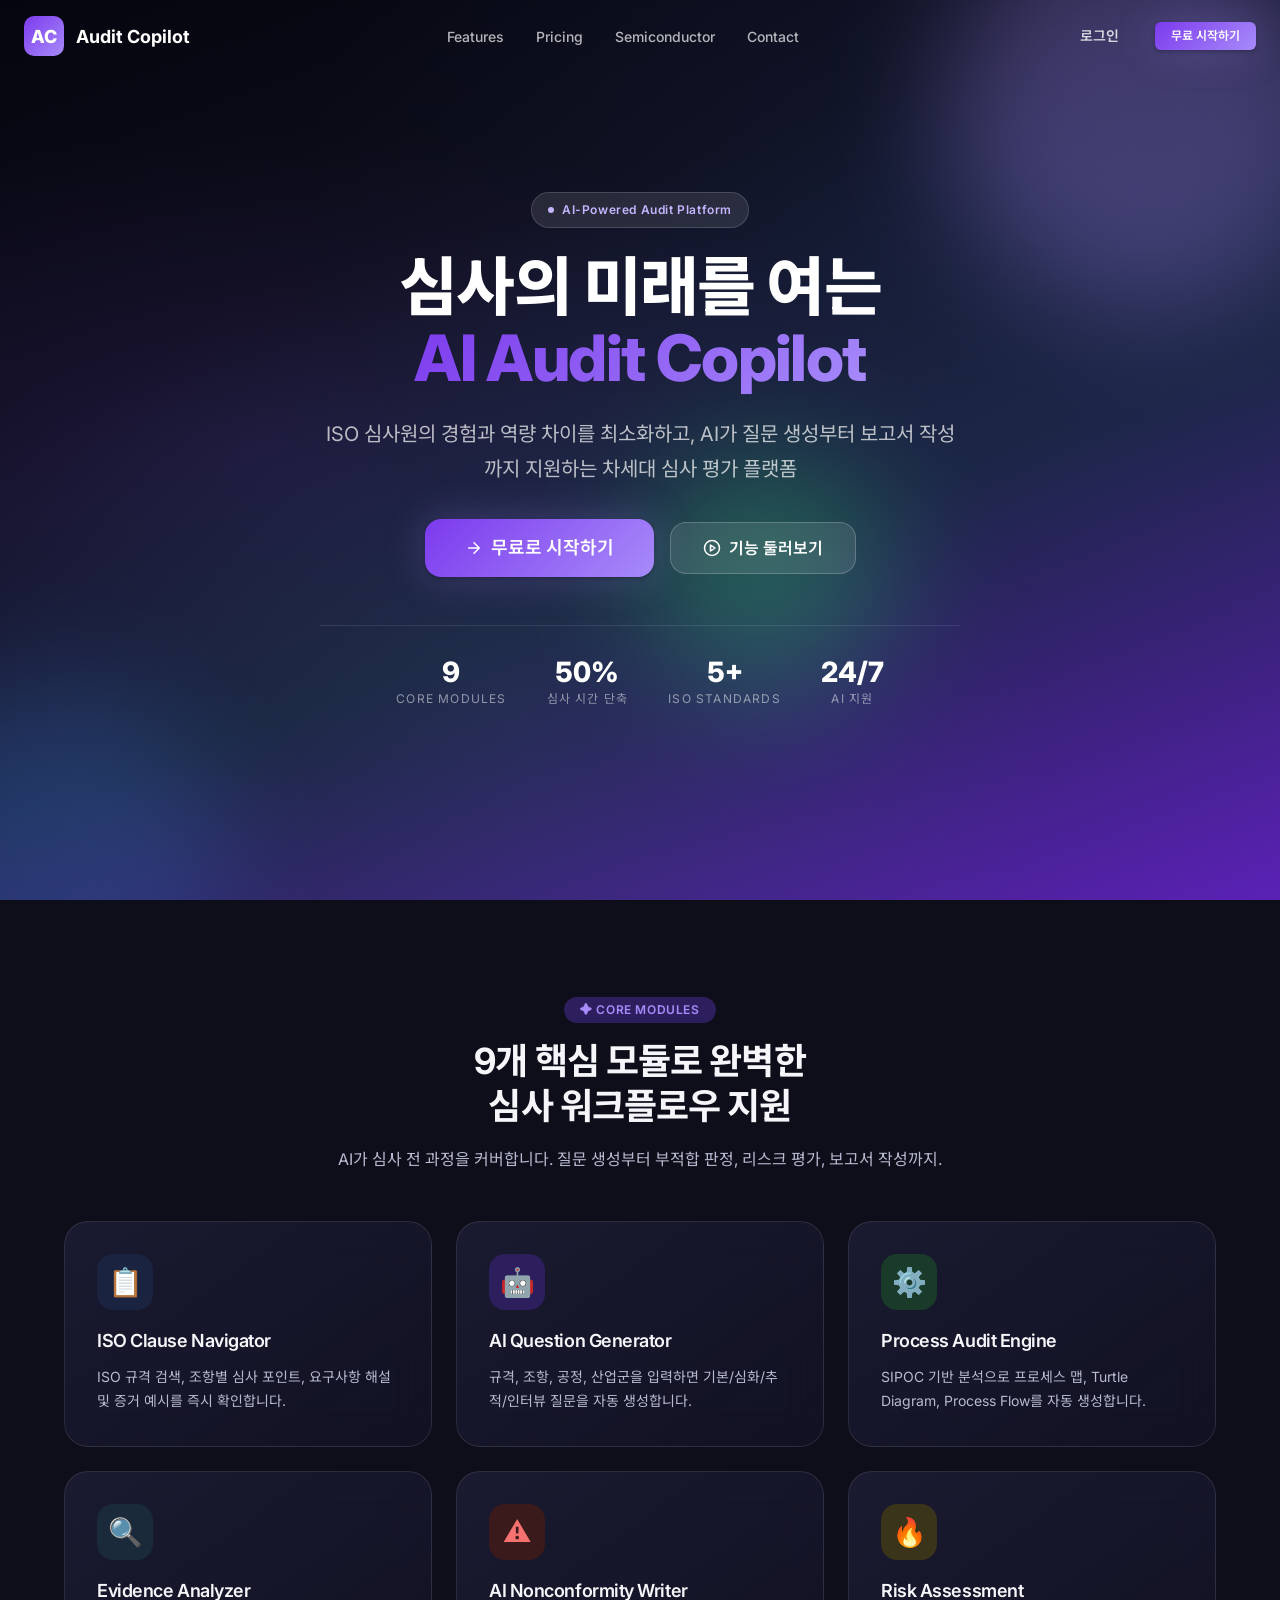
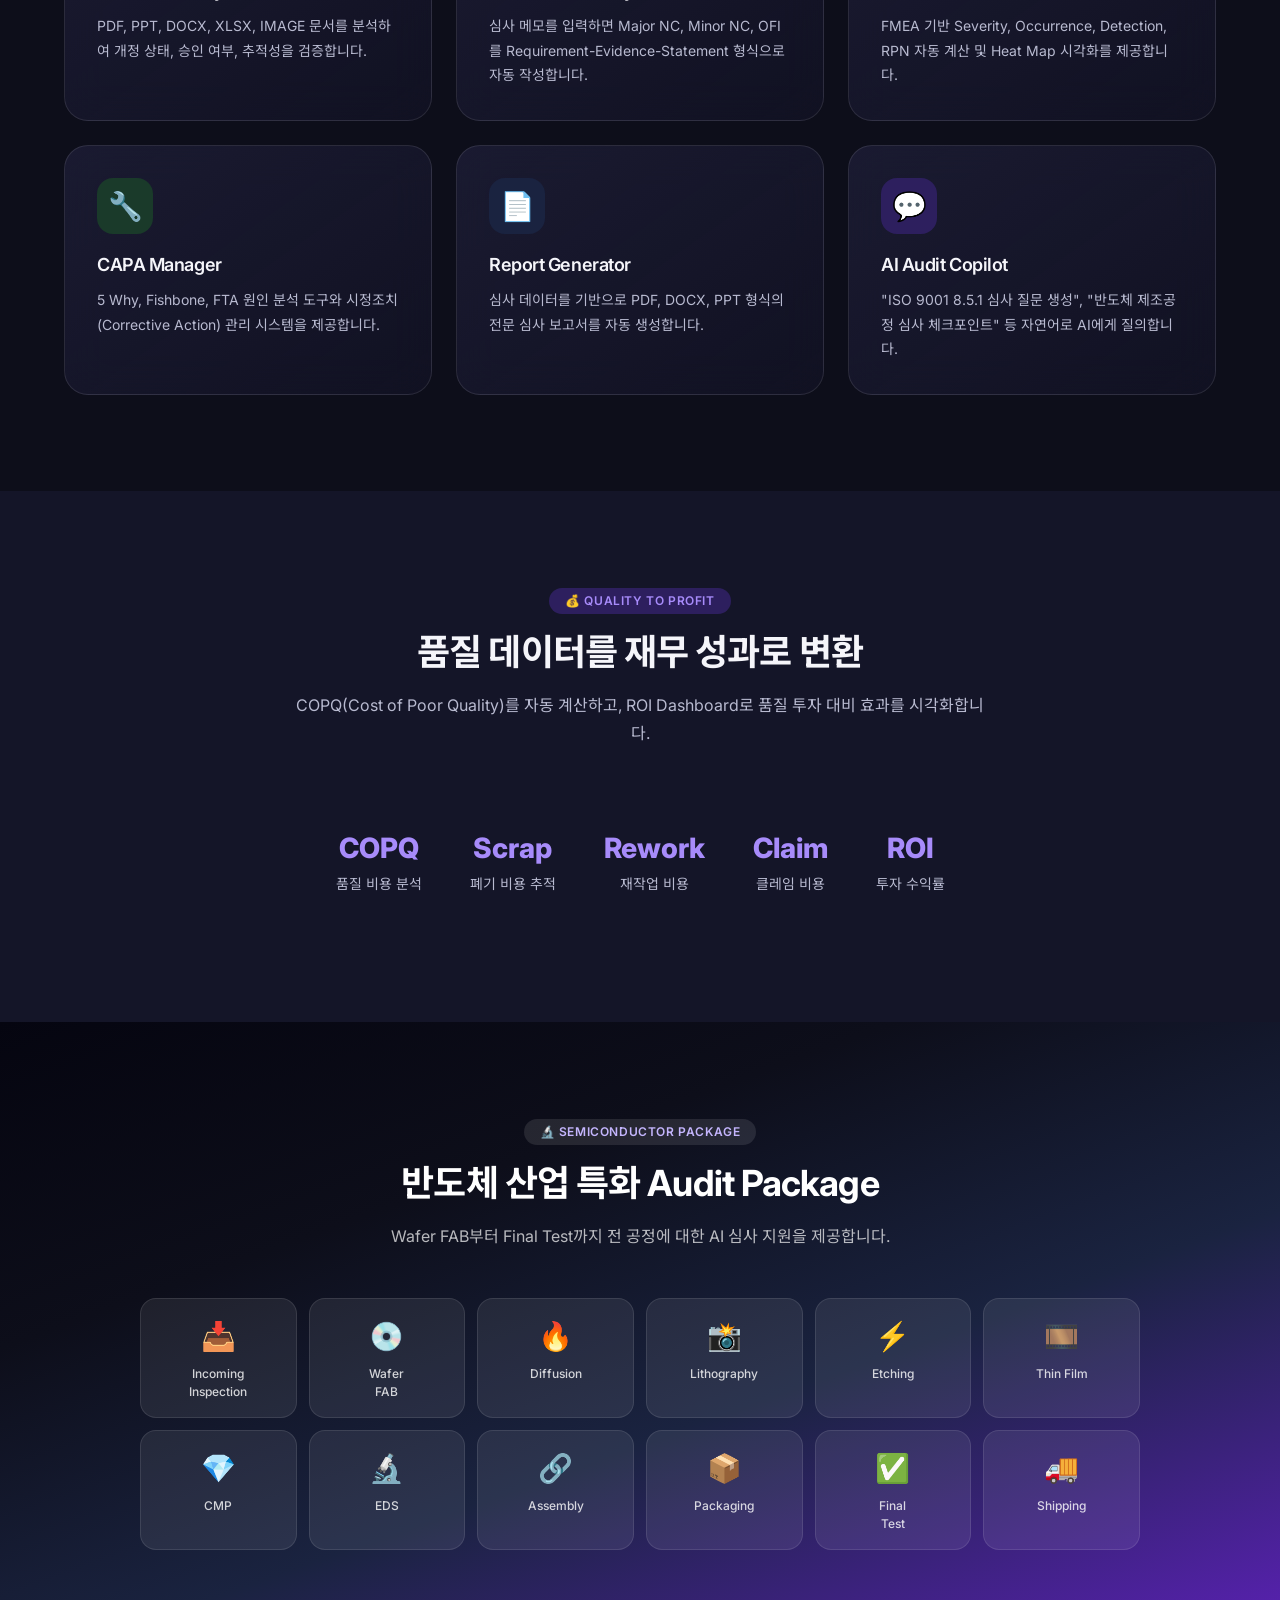
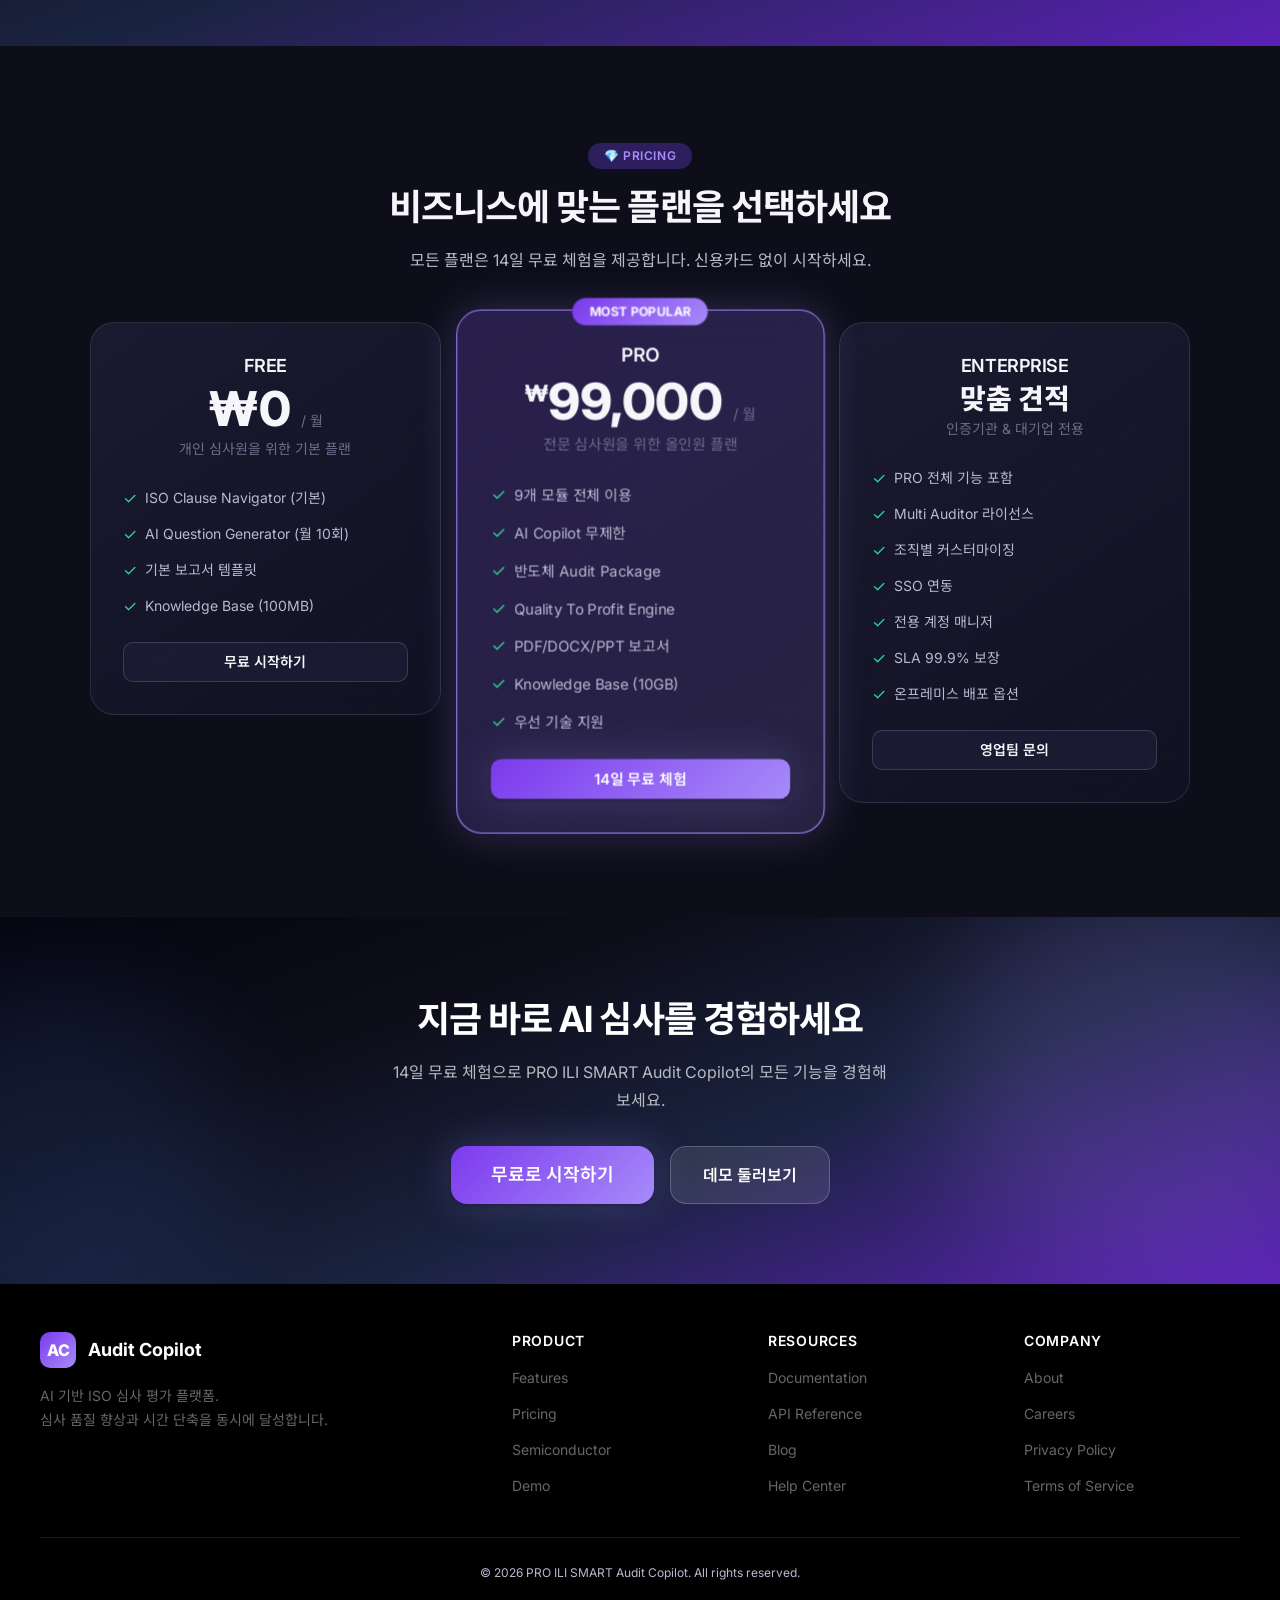
==== index.html @ 95ffae0c "Refactor: Split Workspace into Hub and 3 specialized sub-pages, apply HSL CSS variables, and resolve" ====
<!DOCTYPE html>
<html lang="ko" data-theme="dark">
<head>
  <meta charset="UTF-8">
  <meta name="viewport" content="width=device-width, initial-scale=1.0">
  <meta name="description" content="PRO ILI SMART Audit Copilot — AI 기반 ISO 심사 평가 플랫폼. 심사 품질 향상과 심사 시간 단축을 동시에 달성합니다.">
  <meta name="keywords" content="ISO 심사, AI Audit, ISO 9001, ISO 14001, ISO 45001, IATF 16949, 품질경영, 심사원">
  <title>PRO ILI SMART Audit Copilot — AI 기반 ISO 심사 평가 플랫폼</title>
  <link rel="stylesheet" href="css/design-system.css?v=3">
  <link rel="stylesheet" href="css/components.css?v=3">
  <link rel="stylesheet" href="css/layout.css?v=3">
  <link rel="stylesheet" href="css/animations.css?v=3">
  <link rel="stylesheet" href="css/pages/landing.css?v=3">
</head>
<body>

  <!-- ═══ Landing Navigation ═══ -->
  <nav class="landing-nav" id="landingNav">
    <a href="index.html" class="nav-logo">
      <div class="logo-icon">AC</div>
      <span class="logo-text">Audit Copilot</span>
    </a>
    <div class="nav-links desktop-only">
      <a href="#features">Features</a>
      <a href="#pricing">Pricing</a>
      <a href="#semiconductor">Semiconductor</a>
      <a href="#contact">Contact</a>
    </div>
    <div class="nav-actions">
      <a href="login.html" class="btn btn-ghost" style="color: rgba(255,255,255,0.8);">로그인</a>
      <a href="login.html#register" class="btn btn-accent btn-sm">무료 시작하기</a>
    </div>
  </nav>

  <!-- ═══ Hero Section ═══ -->
  <section class="hero" id="hero">
    <!-- Decorative Orbs -->
    <div class="orb orb-1"></div>
    <div class="orb orb-2"></div>
    <div class="orb orb-3"></div>

    <div class="hero-content">
      <div class="hero-badge fade-in">
        <span class="badge-dot"></span>
        AI-Powered Audit Platform
      </div>

      <h1 class="hero-title fade-in-up">
        심사의 미래를 여는<br>
        <span class="highlight">AI Audit Copilot</span>
      </h1>

      <p class="hero-subtitle fade-in-up" style="animation-delay: 0.1s;">
        ISO 심사원의 경험과 역량 차이를 최소화하고,
        AI가 질문 생성부터 보고서 작성까지 지원하는
        차세대 심사 평가 플랫폼
      </p>

      <div class="hero-actions fade-in-up" style="animation-delay: 0.2s;">
        <a href="login.html#register" class="btn btn-accent btn-xl hover-shine">
          <svg width="20" height="20" viewBox="0 0 24 24" fill="none" stroke="currentColor" stroke-width="2" stroke-linecap="round" stroke-linejoin="round"><path d="M5 12h14M12 5l7 7-7 7"/></svg>
          무료로 시작하기
        </a>
        <a href="#features" class="btn btn-secondary btn-lg" style="background: rgba(255,255,255,0.1); border-color: rgba(255,255,255,0.2); color: white;">
          <svg width="18" height="18" viewBox="0 0 24 24" fill="none" stroke="currentColor" stroke-width="2" stroke-linecap="round" stroke-linejoin="round"><circle cx="12" cy="12" r="10"/><polygon points="10 8 16 12 10 16 10 8"/></svg>
          기능 둘러보기
        </a>
      </div>

      <div class="hero-stats fade-in-up" style="animation-delay: 0.3s;">
        <div class="hero-stat">
          <div class="stat-value count-up" data-target="9">9</div>
          <div class="stat-label">Core Modules</div>
        </div>
        <div class="hero-stat">
          <div class="stat-value count-up" data-target="50">50%</div>
          <div class="stat-label">심사 시간 단축</div>
        </div>
        <div class="hero-stat">
          <div class="stat-value count-up" data-target="5">5+</div>
          <div class="stat-label">ISO Standards</div>
        </div>
        <div class="hero-stat">
          <div class="stat-value">24/7</div>
          <div class="stat-label">AI 지원</div>
        </div>
      </div>
    </div>
  </section>

  <!-- ═══ Features Section ═══ -->
  <section class="section" id="features">
    <div class="section-header">
      <div class="section-badge" data-animate>
        ✦ CORE MODULES
      </div>
      <h2 class="section-title" data-animate data-delay="100">
        9개 핵심 모듈로 완벽한<br>심사 워크플로우 지원
      </h2>
      <p class="section-subtitle" data-animate data-delay="200">
        AI가 심사 전 과정을 커버합니다. 질문 생성부터 부적합 판정, 리스크 평가, 보고서 작성까지.
      </p>
    </div>

    <div class="features-grid container">
      <!-- Module 1 -->
      <div class="feature-card hover-lift" data-animate data-delay="100">
        <div class="feature-icon primary">📋</div>
        <h3 class="feature-title">ISO Clause Navigator</h3>
        <p class="feature-desc">ISO 규격 검색, 조항별 심사 포인트, 요구사항 해설 및 증거 예시를 즉시 확인합니다.</p>
      </div>

      <!-- Module 2 -->
      <div class="feature-card hover-lift" data-animate data-delay="200">
        <div class="feature-icon accent">🤖</div>
        <h3 class="feature-title">AI Question Generator</h3>
        <p class="feature-desc">규격, 조항, 공정, 산업군을 입력하면 기본/심화/추적/인터뷰 질문을 자동 생성합니다.</p>
      </div>

      <!-- Module 3 -->
      <div class="feature-card hover-lift" data-animate data-delay="300">
        <div class="feature-icon success">⚙️</div>
        <h3 class="feature-title">Process Audit Engine</h3>
        <p class="feature-desc">SIPOC 기반 분석으로 프로세스 맵, Turtle Diagram, Process Flow를 자동 생성합니다.</p>
      </div>

      <!-- Module 4 -->
      <div class="feature-card hover-lift" data-animate data-delay="100">
        <div class="feature-icon info">🔍</div>
        <h3 class="feature-title">Evidence Analyzer</h3>
        <p class="feature-desc">PDF, PPT, DOCX, XLSX, IMAGE 문서를 분석하여 개정 상태, 승인 여부, 추적성을 검증합니다.</p>
      </div>

      <!-- Module 5 -->
      <div class="feature-card hover-lift" data-animate data-delay="200">
        <div class="feature-icon danger">⚠️</div>
        <h3 class="feature-title">AI Nonconformity Writer</h3>
        <p class="feature-desc">심사 메모를 입력하면 Major NC, Minor NC, OFI를 Requirement-Evidence-Statement 형식으로 자동 작성합니다.</p>
      </div>

      <!-- Module 6 -->
      <div class="feature-card hover-lift" data-animate data-delay="300">
        <div class="feature-icon warning">🔥</div>
        <h3 class="feature-title">Risk Assessment</h3>
        <p class="feature-desc">FMEA 기반 Severity, Occurrence, Detection, RPN 자동 계산 및 Heat Map 시각화를 제공합니다.</p>
      </div>

      <!-- Module 7 -->
      <div class="feature-card hover-lift" data-animate data-delay="100">
        <div class="feature-icon secondary">🔧</div>
        <h3 class="feature-title">CAPA Manager</h3>
        <p class="feature-desc">5 Why, Fishbone, FTA 원인 분석 도구와 시정조치(Corrective Action) 관리 시스템을 제공합니다.</p>
      </div>

      <!-- Module 8 -->
      <div class="feature-card hover-lift" data-animate data-delay="200">
        <div class="feature-icon primary">📄</div>
        <h3 class="feature-title">Report Generator</h3>
        <p class="feature-desc">심사 데이터를 기반으로 PDF, DOCX, PPT 형식의 전문 심사 보고서를 자동 생성합니다.</p>
      </div>

      <!-- Module 9 -->
      <div class="feature-card hover-lift" data-animate data-delay="300">
        <div class="feature-icon accent">💬</div>
        <h3 class="feature-title">AI Audit Copilot</h3>
        <p class="feature-desc">"ISO 9001 8.5.1 심사 질문 생성", "반도체 제조공정 심사 체크포인트" 등 자연어로 AI에게 질의합니다.</p>
      </div>
    </div>
  </section>

  <!-- ═══ Quality To Profit Section ═══ -->
  <section class="section" style="background: var(--color-bg-secondary);">
    <div class="container">
      <div class="section-header">
        <div class="section-badge" data-animate>
          💰 QUALITY TO PROFIT
        </div>
        <h2 class="section-title" data-animate data-delay="100">
          품질 데이터를 재무 성과로 변환
        </h2>
        <p class="section-subtitle" data-animate data-delay="200">
          COPQ(Cost of Poor Quality)를 자동 계산하고, ROI Dashboard로 품질 투자 대비 효과를 시각화합니다.
        </p>
      </div>

      <div class="social-proof" data-animate data-delay="300">
        <div class="proof-item">
          <div class="proof-value">COPQ</div>
          <div class="proof-label">품질 비용 분석</div>
        </div>
        <div class="proof-item">
          <div class="proof-value">Scrap</div>
          <div class="proof-label">폐기 비용 추적</div>
        </div>
        <div class="proof-item">
          <div class="proof-value">Rework</div>
          <div class="proof-label">재작업 비용</div>
        </div>
        <div class="proof-item">
          <div class="proof-value">Claim</div>
          <div class="proof-label">클레임 비용</div>
        </div>
        <div class="proof-item">
          <div class="proof-value">ROI</div>
          <div class="proof-label">투자 수익률</div>
        </div>
      </div>
    </div>
  </section>

  <!-- ═══ Semiconductor Section ═══ -->
  <section class="section semi-section" id="semiconductor">
    <div class="container">
      <div class="section-header">
        <div class="section-badge" style="background: rgba(255,255,255,0.1); color: var(--color-accent-light);" data-animate>
          🔬 SEMICONDUCTOR PACKAGE
        </div>
        <h2 class="section-title" data-animate data-delay="100">
          반도체 산업 특화 Audit Package
        </h2>
        <p class="section-subtitle" data-animate data-delay="200">
          Wafer FAB부터 Final Test까지 전 공정에 대한 AI 심사 지원을 제공합니다.
        </p>
      </div>

      <div class="semi-process-grid" data-animate data-delay="300">
        <div class="semi-process-item hover-lift">
          <div class="process-icon">📥</div>
          <div class="process-name">Incoming<br>Inspection</div>
        </div>
        <div class="semi-process-item hover-lift">
          <div class="process-icon">💿</div>
          <div class="process-name">Wafer<br>FAB</div>
        </div>
        <div class="semi-process-item hover-lift">
          <div class="process-icon">🔥</div>
          <div class="process-name">Diffusion</div>
        </div>
        <div class="semi-process-item hover-lift">
          <div class="process-icon">📸</div>
          <div class="process-name">Lithography</div>
        </div>
        <div class="semi-process-item hover-lift">
          <div class="process-icon">⚡</div>
          <div class="process-name">Etching</div>
        </div>
        <div class="semi-process-item hover-lift">
          <div class="process-icon">🎞️</div>
          <div class="process-name">Thin Film</div>
        </div>
        <div class="semi-process-item hover-lift">
          <div class="process-icon">💎</div>
          <div class="process-name">CMP</div>
        </div>
        <div class="semi-process-item hover-lift">
          <div class="process-icon">🔬</div>
          <div class="process-name">EDS</div>
        </div>
        <div class="semi-process-item hover-lift">
          <div class="process-icon">🔗</div>
          <div class="process-name">Assembly</div>
        </div>
        <div class="semi-process-item hover-lift">
          <div class="process-icon">📦</div>
          <div class="process-name">Packaging</div>
        </div>
        <div class="semi-process-item hover-lift">
          <div class="process-icon">✅</div>
          <div class="process-name">Final<br>Test</div>
        </div>
        <div class="semi-process-item hover-lift">
          <div class="process-icon">🚚</div>
          <div class="process-name">Shipping</div>
        </div>
      </div>
    </div>
  </section>

  <!-- ═══ Pricing Section ═══ -->
  <section class="section" id="pricing">
    <div class="container">
      <div class="section-header">
        <div class="section-badge" data-animate>
          💎 PRICING
        </div>
        <h2 class="section-title" data-animate data-delay="100">
          비즈니스에 맞는 플랜을 선택하세요
        </h2>
        <p class="section-subtitle" data-animate data-delay="200">
          모든 플랜은 14일 무료 체험을 제공합니다. 신용카드 없이 시작하세요.
        </p>
      </div>

      <div class="pricing-grid" data-animate data-delay="300">
        <!-- FREE -->
        <div class="pricing-card hover-lift">
          <h3 class="pricing-name">FREE</h3>
          <div class="pricing-price">
            ₩0
            <span class="period">/ 월</span>
          </div>
          <p class="pricing-desc">개인 심사원을 위한 기본 플랜</p>
          <ul class="pricing-features">
            <li><span class="check">✓</span> ISO Clause Navigator (기본)</li>
            <li><span class="check">✓</span> AI Question Generator (월 10회)</li>
            <li><span class="check">✓</span> 기본 보고서 템플릿</li>
            <li><span class="check">✓</span> Knowledge Base (100MB)</li>
          </ul>
          <a href="login.html#register" class="btn btn-secondary" style="width: 100%;">무료 시작하기</a>
        </div>

        <!-- PRO -->
        <div class="pricing-card featured hover-lift">
          <div class="pricing-badge">MOST POPULAR</div>
          <h3 class="pricing-name">PRO</h3>
          <div class="pricing-price">
            <span class="currency">₩</span>99,000
            <span class="period">/ 월</span>
          </div>
          <p class="pricing-desc">전문 심사원을 위한 올인원 플랜</p>
          <ul class="pricing-features">
            <li><span class="check">✓</span> 9개 모듈 전체 이용</li>
            <li><span class="check">✓</span> AI Copilot 무제한</li>
            <li><span class="check">✓</span> 반도체 Audit Package</li>
            <li><span class="check">✓</span> Quality To Profit Engine</li>
            <li><span class="check">✓</span> PDF/DOCX/PPT 보고서</li>
            <li><span class="check">✓</span> Knowledge Base (10GB)</li>
            <li><span class="check">✓</span> 우선 기술 지원</li>
          </ul>
          <a href="login.html#register" class="btn btn-accent" style="width: 100%;">14일 무료 체험</a>
        </div>

        <!-- ENTERPRISE -->
        <div class="pricing-card hover-lift">
          <h3 class="pricing-name">ENTERPRISE</h3>
          <div class="pricing-price" style="font-size: var(--text-h2);">
            맞춤 견적
          </div>
          <p class="pricing-desc">인증기관 & 대기업 전용</p>
          <ul class="pricing-features">
            <li><span class="check">✓</span> PRO 전체 기능 포함</li>
            <li><span class="check">✓</span> Multi Auditor 라이선스</li>
            <li><span class="check">✓</span> 조직별 커스터마이징</li>
            <li><span class="check">✓</span> SSO 연동</li>
            <li><span class="check">✓</span> 전용 계정 매니저</li>
            <li><span class="check">✓</span> SLA 99.9% 보장</li>
            <li><span class="check">✓</span> 온프레미스 배포 옵션</li>
          </ul>
          <a href="#contact" class="btn btn-secondary" style="width: 100%;">영업팀 문의</a>
        </div>
      </div>
    </div>
  </section>

  <!-- ═══ CTA Section ═══ -->
  <section class="cta-section" id="contact">
    <div class="orb orb-1" style="opacity: 0.15;"></div>
    <div class="orb orb-2" style="opacity: 0.15;"></div>
    <div style="position: relative; z-index: 2;">
      <h2 class="cta-title" data-animate>
        지금 바로 AI 심사를 경험하세요
      </h2>
      <p class="cta-subtitle" data-animate data-delay="100">
        14일 무료 체험으로 PRO ILI SMART Audit Copilot의 모든 기능을 경험해 보세요.
      </p>
      <div style="display: flex; gap: var(--space-4); justify-content: center; flex-wrap: wrap;" data-animate data-delay="200">
        <a href="login.html#register" class="btn btn-accent btn-xl hover-shine">
          무료로 시작하기
        </a>
        <a href="dashboard.html" class="btn btn-lg" style="background: rgba(255,255,255,0.1); border: 1px solid rgba(255,255,255,0.2); color: white;">
          데모 둘러보기
        </a>
      </div>
    </div>
  </section>

  <!-- ═══ Footer ═══ -->
  <footer class="landing-footer">
    <div class="footer-grid">
      <div class="footer-brand">
        <div class="footer-logo">
          <div class="footer-logo-icon">AC</div>
          <div class="footer-logo-text">Audit Copilot</div>
        </div>
        <p>AI 기반 ISO 심사 평가 플랫폼.<br>심사 품질 향상과 시간 단축을 동시에 달성합니다.</p>
      </div>
      <div class="footer-column">
        <h4>Product</h4>
        <ul>
          <li><a href="#features">Features</a></li>
          <li><a href="#pricing">Pricing</a></li>
          <li><a href="#semiconductor">Semiconductor</a></li>
          <li><a href="dashboard.html">Demo</a></li>
        </ul>
      </div>
      <div class="footer-column">
        <h4>Resources</h4>
        <ul>
          <li><a href="#">Documentation</a></li>
          <li><a href="#">API Reference</a></li>
          <li><a href="#">Blog</a></li>
          <li><a href="#">Help Center</a></li>
        </ul>
      </div>
      <div class="footer-column">
        <h4>Company</h4>
        <ul>
          <li><a href="#">About</a></li>
          <li><a href="#">Careers</a></li>
          <li><a href="#">Privacy Policy</a></li>
          <li><a href="#">Terms of Service</a></li>
        </ul>
      </div>
    </div>
    <div class="footer-bottom">
      <p>© 2026 PRO ILI SMART Audit Copilot. All rights reserved.</p>
    </div>
  </footer>

  <!-- ═══ Scripts ═══ -->
  <script>
    // ── Scroll-triggered Animations ──
    const animateElements = document.querySelectorAll('[data-animate]');
    const observer = new IntersectionObserver((entries) => {
      entries.forEach(entry => {
        if (entry.isIntersecting) {
          entry.target.classList.add('animated');
          observer.unobserve(entry.target);
        }
      });
    }, { threshold: 0.1, rootMargin: '0px 0px -50px 0px' });

    animateElements.forEach(el => observer.observe(el));

    // ── Navbar Scroll Effect ──
    const nav = document.getElementById('landingNav');
    window.addEventListener('scroll', () => {
      if (window.scrollY > 50) {
        nav.classList.add('scrolled');
      } else {
        nav.classList.remove('scrolled');
      }
    });

    // ── Smooth Scroll ──
    document.querySelectorAll('a[href^="#"]').forEach(anchor => {
      anchor.addEventListener('click', function(e) {
        e.preventDefault();
        const target = document.querySelector(this.getAttribute('href'));
        if (target) {
          target.scrollIntoView({ behavior: 'smooth', block: 'start' });
        }
      });
    });
  </script>

</body>
</html>
---- css/design-system.css ----
/* ============================================
   PRO ILI SMART Audit Copilot — Design System
   ============================================
   Core design tokens, CSS custom properties,
   and base styles for the entire platform.
   ============================================ */

/* ── Google Fonts ── */
@import url('https://fonts.googleapis.com/css2?family=Inter:wght@300;400;500;600;700;800;900&family=Noto+Sans+KR:wght@300;400;500;600;700;800;900&display=swap');

/* ============================================
   1. CSS Custom Properties (Design Tokens)
   ============================================ */
:root {
  /* ── Primary Colors ── */
  --color-primary: #1B2A4A;
  --color-primary-light: #2E4A7A;
  --color-primary-lighter: #3D5F99;
  --color-primary-dark: #0F1B33;
  --color-primary-50: #EBF0F9;
  --color-primary-100: #C7D4ED;
  --color-primary-200: #9FB5DE;
  --color-primary-500: #3B6BC7;
  --color-primary-600: #2E5AAF;
  --color-primary-700: #1B2A4A;

  /* ── Secondary (Starbucks Green) ── */
  --color-secondary: #1E6B45;
  --color-secondary-light: #28855A;
  --color-secondary-dark: #154D32;
  --color-secondary-50: #E8F5EE;

  /* ── Accent (AI Purple) ── */
  --color-accent: #7C3AED;
  --color-accent-light: #A78BFA;
  --color-accent-dark: #5B21B6;
  --color-accent-50: #F3EEFF;
  --color-accent-glow: rgba(124, 58, 237, 0.3);

  /* ── Semantic Colors ── */
  --color-success: #059669;
  --color-success-light: #34D399;
  --color-success-50: #ECFDF5;
  --color-warning: #D97706;
  --color-warning-light: #FBBF24;
  --color-warning-50: #FFFBEB;
  --color-danger: #DC2626;
  --color-danger-light: #F87171;
  --color-danger-50: #FEF2F2;
  --color-info: #2563EB;
  --color-info-light: #60A5FA;
  --color-info-50: #EFF6FF;

  /* ── Neutral Colors ── */
  --color-white: #FFFFFF;
  --color-black: #000000;
  --color-gray-50: #F9FAFB;
  --color-gray-100: #F3F4F6;
  --color-gray-200: #E5E7EB;
  --color-gray-300: #D1D5DB;
  --color-gray-400: #9CA3AF;
  --color-gray-500: #6B7280;
  --color-gray-600: #4B5563;
  --color-gray-700: #374151;
  --color-gray-800: #1F2937;
  --color-gray-900: #111827;

  /* ── Surface & Background (Light Mode) ── */
  --color-bg: #F0F2F5;
  --color-bg-secondary: #E8EBF0;
  --color-surface: rgba(255, 255, 255, 0.85);
  --color-surface-hover: rgba(255, 255, 255, 0.95);
  --color-surface-elevated: rgba(255, 255, 255, 0.92);
  --color-glass: rgba(255, 255, 255, 0.25);
  --color-glass-border: rgba(255, 255, 255, 0.35);
  --color-glass-hover: rgba(255, 255, 255, 0.35);
  --color-overlay: rgba(0, 0, 0, 0.5);

  /* ── Text Colors ── */
  --color-text: #111827;
  --color-text-secondary: #4B5563;
  --color-text-tertiary: #9CA3AF;
  --color-text-inverse: #FFFFFF;
  --color-text-link: #2563EB;
  --color-text-on-primary: #FFFFFF;

  /* ── Border ── */
  --color-border: rgba(0, 0, 0, 0.08);
  --color-border-strong: rgba(0, 0, 0, 0.15);
  --color-border-focus: #7C3AED;

  /* ── Gradients ── */
  --gradient-primary: linear-gradient(135deg, #1B2A4A 0%, #2E4A7A 50%, #3D5F99 100%);
  --gradient-accent: linear-gradient(135deg, #7C3AED 0%, #A78BFA 100%);
  --gradient-hero: linear-gradient(160deg, #0F1B33 0%, #1B2A4A 30%, #2E4A7A 60%, #7C3AED 100%);
  --gradient-card: linear-gradient(145deg, rgba(255,255,255,0.9) 0%, rgba(255,255,255,0.6) 100%);
  --gradient-success: linear-gradient(135deg, #059669 0%, #34D399 100%);
  --gradient-warning: linear-gradient(135deg, #D97706 0%, #FBBF24 100%);
  --gradient-danger: linear-gradient(135deg, #DC2626 0%, #F87171 100%);
  --gradient-mesh: radial-gradient(ellipse at 20% 50%, rgba(124, 58, 237, 0.08) 0%, transparent 50%),
                   radial-gradient(ellipse at 80% 20%, rgba(59, 107, 199, 0.06) 0%, transparent 50%),
                   radial-gradient(ellipse at 40% 80%, rgba(30, 107, 69, 0.05) 0%, transparent 50%);

  /* ── Typography ── */
  --font-primary: 'Inter', 'Noto Sans KR', -apple-system, BlinkMacSystemFont, 'Segoe UI', sans-serif;
  --font-mono: 'JetBrains Mono', 'Fira Code', 'Consolas', monospace;

  --text-display: 3rem;      /* 48px */
  --text-h1: 2.25rem;        /* 36px */
  --text-h2: 1.75rem;        /* 28px */
  --text-h3: 1.375rem;       /* 22px */
  --text-h4: 1.125rem;       /* 18px */
  --text-body: 1rem;         /* 16px */
  --text-sm: 0.875rem;       /* 14px */
  --text-xs: 0.75rem;        /* 12px */

  --weight-light: 300;
  --weight-regular: 400;
  --weight-medium: 500;
  --weight-semibold: 600;
  --weight-bold: 700;
  --weight-extrabold: 800;

  --leading-tight: 1.25;
  --leading-normal: 1.5;
  --leading-relaxed: 1.75;
  --letter-tight: -0.025em;
  --letter-normal: 0em;

  /* ── Spacing ── */
  --space-1: 0.25rem;    /* 4px */
  --space-2: 0.5rem;     /* 8px */
  --space-3: 0.75rem;    /* 12px */
  --space-4: 1rem;       /* 16px */
  --space-5: 1.25rem;    /* 20px */
  --space-6: 1.5rem;     /* 24px */
  --space-8: 2rem;       /* 32px */
  --space-10: 2.5rem;    /* 40px */
  --space-12: 3rem;      /* 48px */
  --space-16: 4rem;      /* 64px */
  --space-20: 5rem;      /* 80px */
  --space-24: 6rem;      /* 96px */

  /* ── Border Radius ── */
  --radius-sm: 6px;
  --radius-md: 10px;
  --radius-lg: 16px;
  --radius-xl: 24px;
  --radius-2xl: 32px;
  --radius-full: 9999px;

  /* ── Shadows ── */
  --shadow-xs: 0 1px 2px rgba(0, 0, 0, 0.04);
  --shadow-sm: 0 2px 4px rgba(0, 0, 0, 0.06);
  --shadow-md: 0 4px 12px rgba(0, 0, 0, 0.08);
  --shadow-lg: 0 8px 24px rgba(0, 0, 0, 0.1);
  --shadow-xl: 0 16px 48px rgba(0, 0, 0, 0.12);
  --shadow-2xl: 0 24px 64px rgba(0, 0, 0, 0.16);
  --shadow-glass: 0 8px 32px rgba(0, 0, 0, 0.08);
  --shadow-glow-accent: 0 0 30px rgba(124, 58, 237, 0.2);
  --shadow-glow-primary: 0 0 30px rgba(27, 42, 74, 0.2);
  --shadow-inner: inset 0 2px 4px rgba(0, 0, 0, 0.06);

  /* ── Transitions ── */
  --transition-fast: 150ms cubic-bezier(0.4, 0, 0.2, 1);
  --transition-base: 250ms cubic-bezier(0.4, 0, 0.2, 1);
  --transition-slow: 400ms cubic-bezier(0.4, 0, 0.2, 1);
  --transition-spring: 500ms cubic-bezier(0.34, 1.56, 0.64, 1);

  /* ── Z-Index ── */
  --z-dropdown: 100;
  --z-sticky: 200;
  --z-fixed: 300;
  --z-modal-backdrop: 400;
  --z-modal: 500;
  --z-popover: 600;
  --z-tooltip: 700;
  --z-toast: 800;

  /* ── Glassmorphism ── */
  --glass-blur: 20px;
  --glass-blur-heavy: 40px;

  /* ── Layout ── */
  --sidebar-width: 280px;
  --sidebar-collapsed: 72px;
  --header-height: 64px;
  --content-max-width: 1440px;
  --container-padding: var(--space-6);
}

/* ============================================
   2. Dark Mode Tokens
   ============================================ */
[data-theme="dark"] {
  --color-primary: #4A7CFF;
  --color-primary-light: #6B9AFF;
  --color-primary-lighter: #8BB4FF;
  --color-primary-dark: #2E5AAF;
  --color-primary-50: #1A2340;
  --color-primary-700: #4A7CFF;

  --color-secondary: #2ECC71;
  --color-secondary-light: #58D68D;
  --color-secondary-dark: #27AE60;
  --color-secondary-50: #1A3A2A;

  --color-accent: #A78BFA;
  --color-accent-light: #C4B5FD;
  --color-accent-dark: #7C3AED;
  --color-accent-50: #2D1F5E;
  --color-accent-glow: rgba(167, 139, 250, 0.3);

  --color-success: #34D399;
  --color-success-light: #6EE7B7;
  --color-success-50: #1A3A2A;
  --color-warning: #FBBF24;
  --color-warning-light: #FCD34D;
  --color-warning-50: #3A341A;
  --color-danger: #F87171;
  --color-danger-light: #FCA5A5;
  --color-danger-50: #3A1A1A;
  --color-info: #60A5FA;
  --color-info-light: #93C5FD;
  --color-info-50: #1A2A3A;

  --color-gray-50: #1A1B2E;
  --color-gray-100: #1F2041;
  --color-gray-200: #2A2C4A;
  --color-gray-300: #3D3F5C;
  --color-gray-400: #6B6D8A;
  --color-gray-500: #9395B0;
  --color-gray-600: #B8BAD0;
  --color-gray-700: #D5D7E5;
  --color-gray-800: #EAEBF2;
  --color-gray-900: #F5F5FA;

  --color-bg: #0D0E1A;
  --color-bg-secondary: #141528;
  --color-surface: rgba(30, 30, 55, 0.75);
  --color-surface-hover: rgba(40, 40, 70, 0.85);
  --color-surface-elevated: rgba(35, 35, 60, 0.85);
  --color-glass: rgba(255, 255, 255, 0.06);
  --color-glass-border: rgba(255, 255, 255, 0.1);
  --color-glass-hover: rgba(255, 255, 255, 0.1);
  --color-overlay: rgba(0, 0, 0, 0.7);

  --color-text: #F5F5FA;
  --color-text-secondary: #B8BAD0;
  --color-text-tertiary: #6B6D8A;
  --color-text-inverse: #111827;
  --color-text-link: #60A5FA;

  --color-border: rgba(255, 255, 255, 0.08);
  --color-border-strong: rgba(255, 255, 255, 0.15);
  --color-border-focus: #A78BFA;

  --gradient-primary: linear-gradient(135deg, #1A2340 0%, #2E4A7A 50%, #4A7CFF 100%);
  --gradient-accent: linear-gradient(135deg, #7C3AED 0%, #A78BFA 100%);
  --gradient-hero: linear-gradient(160deg, #050510 0%, #0D0E1A 30%, #1A2340 60%, #5B21B6 100%);
  --gradient-card: linear-gradient(145deg, rgba(30,30,55,0.8) 0%, rgba(20,20,40,0.6) 100%);
  --gradient-mesh: radial-gradient(ellipse at 20% 50%, rgba(124, 58, 237, 0.12) 0%, transparent 50%),
                   radial-gradient(ellipse at 80% 20%, rgba(74, 124, 255, 0.08) 0%, transparent 50%),
                   radial-gradient(ellipse at 40% 80%, rgba(46, 204, 113, 0.06) 0%, transparent 50%);

  --shadow-xs: 0 1px 2px rgba(0, 0, 0, 0.2);
  --shadow-sm: 0 2px 4px rgba(0, 0, 0, 0.25);
  --shadow-md: 0 4px 12px rgba(0, 0, 0, 0.3);
  --shadow-lg: 0 8px 24px rgba(0, 0, 0, 0.35);
  --shadow-xl: 0 16px 48px rgba(0, 0, 0, 0.4);
  --shadow-2xl: 0 24px 64px rgba(0, 0, 0, 0.5);
  --shadow-glass: 0 8px 32px rgba(0, 0, 0, 0.3);
  --shadow-glow-accent: 0 0 40px rgba(167, 139, 250, 0.25);
  --shadow-glow-primary: 0 0 40px rgba(74, 124, 255, 0.25);
}

/* ============================================
   3. CSS Reset & Base
   ============================================ */
*,
*::before,
*::after {
  box-sizing: border-box;
  margin: 0;
  padding: 0;
}

html {
  font-size: 16px;
  scroll-behavior: smooth;
  -webkit-text-size-adjust: 100%;
  -webkit-font-smoothing: antialiased;
  -moz-osx-font-smoothing: grayscale;
}

body {
  font-family: var(--font-primary);
  font-size: var(--text-body);
  font-weight: var(--weight-regular);
  line-height: var(--leading-normal);
  color: var(--color-text);
  background-color: var(--color-bg);
  min-height: 100vh;
  overflow-x: hidden;
  transition: background-color var(--transition-slow), color var(--transition-slow);
}

/* ── Typography Base ── */
h1, h2, h3, h4, h5, h6 {
  font-weight: var(--weight-bold);
  line-height: var(--leading-tight);
  letter-spacing: var(--letter-tight);
  color: var(--color-text);
}

h1 { font-size: var(--text-h1); }
h2 { font-size: var(--text-h2); }
h3 { font-size: var(--text-h3); }
h4 { font-size: var(--text-h4); }

p {
  line-height: var(--leading-relaxed);
  color: var(--color-text-secondary);
}

a {
  color: var(--color-text-link);
  text-decoration: none;
  transition: color var(--transition-fast);
}

a:hover {
  color: var(--color-accent);
}

img {
  max-width: 100%;
  height: auto;
  display: block;
}

ul, ol {
  list-style: none;
}

button {
  font-family: var(--font-primary);
  cursor: pointer;
  border: none;
  background: none;
  font-size: inherit;
  color: inherit;
}

input, select, textarea {
  font-family: var(--font-primary);
  font-size: var(--text-body);
  color: var(--color-text);
  outline: none;
}

/* ── Selection ── */
::selection {
  background-color: var(--color-accent);
  color: var(--color-white);
}

/* ── Scrollbar ── */
::-webkit-scrollbar {
  width: 6px;
  height: 6px;
}

::-webkit-scrollbar-track {
  background: transparent;
}

::-webkit-scrollbar-thumb {
  background: var(--color-gray-300);
  border-radius: var(--radius-full);
}

::-webkit-scrollbar-thumb:hover {
  background: var(--color-gray-400);
}

[data-theme="dark"] ::-webkit-scrollbar-thumb {
  background: var(--color-gray-600);
}

[data-theme="dark"] ::-webkit-scrollbar-thumb:hover {
  background: var(--color-gray-500);
}

/* ── Focus Visible ── */
:focus-visible {
  outline: 2px solid var(--color-border-focus);
  outline-offset: 2px;
  border-radius: var(--radius-sm);
}

/* ── Utility Classes ── */
.sr-only {
  position: absolute;
  width: 1px;
  height: 1px;
  padding: 0;
  margin: -1px;
  overflow: hidden;
  clip: rect(0, 0, 0, 0);
  white-space: nowrap;
  border-width: 0;
}

.text-gradient {
  background: var(--gradient-accent);
  -webkit-background-clip: text;
  -webkit-text-fill-color: transparent;
  background-clip: text;
}

.text-gradient-primary {
  background: var(--gradient-primary);
  -webkit-background-clip: text;
  -webkit-text-fill-color: transparent;
  background-clip: text;
}

.truncate {
  overflow: hidden;
  text-overflow: ellipsis;
  white-space: nowrap;
}

.container {
  max-width: var(--content-max-width);
  margin: 0 auto;
  padding: 0 var(--container-padding);
}
---- css/components.css ----
/* ============================================
   PRO ILI SMART Audit Copilot — Components
   ============================================
   Reusable UI components built on design tokens
   ============================================ */

/* ============================================
   1. BUTTONS
   ============================================ */

/* ── Base Button ── */
.btn {
  display: inline-flex;
  align-items: center;
  justify-content: center;
  gap: var(--space-2);
  padding: var(--space-3) var(--space-6);
  font-size: var(--text-sm);
  font-weight: var(--weight-semibold);
  line-height: 1;
  border-radius: var(--radius-md);
  transition: all var(--transition-base);
  white-space: nowrap;
  position: relative;
  overflow: hidden;
}

.btn::after {
  content: '';
  position: absolute;
  inset: 0;
  background: linear-gradient(rgba(255,255,255,0.1), transparent);
  opacity: 0;
  transition: opacity var(--transition-fast);
}

.btn:hover::after {
  opacity: 1;
}

.btn:active {
  transform: scale(0.97);
}

/* ── Button Variants ── */
.btn-primary {
  background: var(--gradient-primary);
  color: var(--color-text-on-primary);
  box-shadow: var(--shadow-sm), var(--shadow-glow-primary);
}

.btn-primary:hover {
  box-shadow: var(--shadow-md), var(--shadow-glow-primary);
  transform: translateY(-1px);
}

.btn-accent {
  background: var(--gradient-accent);
  color: var(--color-white);
  box-shadow: var(--shadow-sm), var(--shadow-glow-accent);
}

.btn-accent:hover {
  box-shadow: var(--shadow-md), var(--shadow-glow-accent);
  transform: translateY(-1px);
}

.btn-secondary {
  background: var(--color-surface);
  color: var(--color-text);
  border: 1px solid var(--color-border-strong);
  backdrop-filter: blur(var(--glass-blur));
}

.btn-secondary:hover {
  background: var(--color-surface-hover);
  border-color: var(--color-accent);
  color: var(--color-accent);
}

.btn-ghost {
  background: transparent;
  color: var(--color-text-secondary);
}

.btn-ghost:hover {
  background: var(--color-glass);
  color: var(--color-text);
}

.btn-danger {
  background: var(--gradient-danger);
  color: var(--color-white);
}

.btn-success {
  background: var(--gradient-success);
  color: var(--color-white);
}

/* ── Button Sizes ── */
.btn-sm {
  padding: var(--space-2) var(--space-4);
  font-size: var(--text-xs);
  border-radius: var(--radius-sm);
}

.btn-lg {
  padding: var(--space-4) var(--space-8);
  font-size: var(--text-body);
  border-radius: var(--radius-lg);
}

.btn-xl {
  padding: var(--space-5) var(--space-10);
  font-size: var(--text-h4);
  border-radius: var(--radius-lg);
}

.btn-icon {
  padding: var(--space-3);
  border-radius: var(--radius-md);
}

.btn-icon.btn-sm {
  padding: var(--space-2);
}

/* ── Button with Icon ── */
.btn svg,
.btn .icon {
  width: 18px;
  height: 18px;
  flex-shrink: 0;
}

/* ============================================
   2. CARDS
   ============================================ */

/* ── Glass Card ── */
.card {
  background: var(--color-surface);
  backdrop-filter: blur(var(--glass-blur));
  -webkit-backdrop-filter: blur(var(--glass-blur));
  border: 1px solid var(--color-glass-border);
  border-radius: var(--radius-lg);
  padding: var(--space-6);
  box-shadow: var(--shadow-glass);
  transition: all var(--transition-base);
}

.card:hover {
  box-shadow: var(--shadow-lg);
  border-color: var(--color-accent);
  transform: translateY(-2px);
}

.card-header {
  display: flex;
  align-items: center;
  justify-content: space-between;
  margin-bottom: var(--space-4);
}

.card-title {
  font-size: var(--text-h4);
  font-weight: var(--weight-semibold);
  color: var(--color-text);
}

.card-body {
  flex: 1;
}

.card-footer {
  margin-top: var(--space-4);
  padding-top: var(--space-4);
  border-top: 1px solid var(--color-border);
}

/* ── Feature Card ── */
.card-feature {
  background: var(--gradient-card);
  backdrop-filter: blur(var(--glass-blur));
  border: 1px solid var(--color-glass-border);
  border-radius: var(--radius-xl);
  padding: var(--space-8);
  position: relative;
  overflow: hidden;
}

.card-feature::before {
  content: '';
  position: absolute;
  top: 0;
  left: 0;
  right: 0;
  height: 3px;
  background: var(--gradient-accent);
  opacity: 0;
  transition: opacity var(--transition-base);
}

.card-feature:hover::before {
  opacity: 1;
}

.card-feature .card-icon {
  width: 56px;
  height: 56px;
  border-radius: var(--radius-lg);
  display: flex;
  align-items: center;
  justify-content: center;
  font-size: 24px;
  margin-bottom: var(--space-4);
  background: var(--color-accent-50);
  color: var(--color-accent);
}

/* ── KPI Card ── */
.card-kpi {
  background: var(--color-surface);
  backdrop-filter: blur(var(--glass-blur));
  border: 1px solid var(--color-glass-border);
  border-radius: var(--radius-lg);
  padding: var(--space-5) var(--space-6);
  display: flex;
  flex-direction: column;
  gap: var(--space-2);
}

.card-kpi .kpi-label {
  font-size: var(--text-xs);
  font-weight: var(--weight-medium);
  color: var(--color-text-tertiary);
  text-transform: uppercase;
  letter-spacing: 0.05em;
}

.card-kpi .kpi-value {
  font-size: var(--text-h1);
  font-weight: var(--weight-extrabold);
  color: var(--color-text);
  line-height: 1;
}

.card-kpi .kpi-change {
  font-size: var(--text-xs);
  font-weight: var(--weight-semibold);
  display: flex;
  align-items: center;
  gap: var(--space-1);
}

.card-kpi .kpi-change.positive { color: var(--color-success); }
.card-kpi .kpi-change.negative { color: var(--color-danger); }

/* ============================================
   3. FORM ELEMENTS
   ============================================ */

/* ── Input Group ── */
.form-group {
  display: flex;
  flex-direction: column;
  gap: var(--space-2);
}

.form-label {
  font-size: var(--text-sm);
  font-weight: var(--weight-medium);
  color: var(--color-text);
}

.form-label .required {
  color: var(--color-danger);
  margin-left: var(--space-1);
}

/* ── Input ── */
.form-input {
  width: 100%;
  padding: var(--space-3) var(--space-4);
  background: var(--color-glass);
  border: 1px solid var(--color-border);
  border-radius: var(--radius-md);
  color: var(--color-text);
  font-size: var(--text-body);
  backdrop-filter: blur(10px);
  transition: all var(--transition-fast);
}

.form-input::placeholder {
  color: var(--color-text-tertiary);
}

.form-input:focus {
  border-color: var(--color-accent);
  box-shadow: 0 0 0 3px var(--color-accent-glow);
  background: var(--color-surface);
}

.form-input:hover:not(:focus) {
  border-color: var(--color-border-strong);
}

/* ── Select ── */
.form-select {
  appearance: none;
  width: 100%;
  padding: var(--space-3) var(--space-4);
  padding-right: var(--space-10);
  background: var(--color-glass) url("data:image/svg+xml,%3Csvg xmlns='http://www.w3.org/2000/svg' width='12' height='12' viewBox='0 0 12 12' fill='none'%3E%3Cpath d='M3 4.5L6 7.5L9 4.5' stroke='%236B7280' stroke-width='1.5' stroke-linecap='round'/%3E%3C/svg%3E") no-repeat right 12px center;
  border: 1px solid var(--color-border);
  border-radius: var(--radius-md);
  color: var(--color-text);
  font-size: var(--text-body);
  backdrop-filter: blur(10px);
  transition: all var(--transition-fast);
}

.form-select:focus {
  border-color: var(--color-accent);
  box-shadow: 0 0 0 3px var(--color-accent-glow);
}

/* ── Textarea ── */
.form-textarea {
  width: 100%;
  padding: var(--space-3) var(--space-4);
  background: var(--color-glass);
  border: 1px solid var(--color-border);
  border-radius: var(--radius-md);
  color: var(--color-text);
  font-size: var(--text-body);
  resize: vertical;
  min-height: 100px;
  backdrop-filter: blur(10px);
  transition: all var(--transition-fast);
}

.form-textarea:focus {
  border-color: var(--color-accent);
  box-shadow: 0 0 0 3px var(--color-accent-glow);
  background: var(--color-surface);
}

/* ============================================
   4. BADGES & TAGS
   ============================================ */
.badge {
  display: inline-flex;
  align-items: center;
  gap: var(--space-1);
  padding: var(--space-1) var(--space-3);
  font-size: var(--text-xs);
  font-weight: var(--weight-semibold);
  border-radius: var(--radius-full);
  white-space: nowrap;
}

.badge-primary {
  background: var(--color-primary-50);
  color: var(--color-primary);
}

.badge-accent {
  background: var(--color-accent-50);
  color: var(--color-accent);
}

.badge-success {
  background: var(--color-success-50);
  color: var(--color-success);
}

.badge-warning {
  background: var(--color-warning-50);
  color: var(--color-warning);
}

.badge-danger {
  background: var(--color-danger-50);
  color: var(--color-danger);
}

.badge-info {
  background: var(--color-info-50);
  color: var(--color-info);
}

/* ── Status Dot ── */
.status-dot {
  width: 8px;
  height: 8px;
  border-radius: var(--radius-full);
  display: inline-block;
}

.status-dot.active { background: var(--color-success); box-shadow: 0 0 8px var(--color-success); }
.status-dot.warning { background: var(--color-warning); box-shadow: 0 0 8px var(--color-warning); }
.status-dot.danger { background: var(--color-danger); box-shadow: 0 0 8px var(--color-danger); }
.status-dot.inactive { background: var(--color-gray-400); }

/* ============================================
   5. TABLES
   ============================================ */
.table-container {
  width: 100%;
  overflow-x: auto;
  border-radius: var(--radius-lg);
  background: var(--color-surface);
  backdrop-filter: blur(var(--glass-blur));
  border: 1px solid var(--color-glass-border);
}

.table {
  width: 100%;
  border-collapse: collapse;
}

.table th {
  padding: var(--space-3) var(--space-4);
  font-size: var(--text-xs);
  font-weight: var(--weight-semibold);
  text-transform: uppercase;
  letter-spacing: 0.05em;
  color: var(--color-text-tertiary);
  text-align: left;
  border-bottom: 1px solid var(--color-border);
  background: var(--color-glass);
}

.table td {
  padding: var(--space-4);
  font-size: var(--text-sm);
  color: var(--color-text);
  border-bottom: 1px solid var(--color-border);
  transition: background var(--transition-fast);
}

.table tbody tr:hover td {
  background: var(--color-glass-hover);
}

.table tbody tr:last-child td {
  border-bottom: none;
}

/* ============================================
   6. MODAL
   ============================================ */
.modal-backdrop {
  position: fixed;
  inset: 0;
  background: var(--color-overlay);
  backdrop-filter: blur(8px);
  z-index: var(--z-modal-backdrop);
  opacity: 0;
  visibility: hidden;
  transition: all var(--transition-base);
}

.modal-backdrop.active {
  opacity: 1;
  visibility: visible;
}

.modal {
  position: fixed;
  top: 50%;
  left: 50%;
  transform: translate(-50%, -50%) scale(0.95);
  background: var(--color-surface-elevated);
  backdrop-filter: blur(var(--glass-blur-heavy));
  border: 1px solid var(--color-glass-border);
  border-radius: var(--radius-xl);
  padding: var(--space-8);
  z-index: var(--z-modal);
  max-width: 560px;
  width: 90%;
  max-height: 85vh;
  overflow-y: auto;
  box-shadow: var(--shadow-2xl);
  opacity: 0;
  visibility: hidden;
  transition: all var(--transition-base);
}

.modal.active {
  opacity: 1;
  visibility: visible;
  transform: translate(-50%, -50%) scale(1);
}

.modal-header {
  display: flex;
  align-items: center;
  justify-content: space-between;
  margin-bottom: var(--space-6);
}

.modal-title {
  font-size: var(--text-h3);
  font-weight: var(--weight-bold);
}

.modal-close {
  width: 36px;
  height: 36px;
  border-radius: var(--radius-md);
  display: flex;
  align-items: center;
  justify-content: center;
  color: var(--color-text-tertiary);
  transition: all var(--transition-fast);
}

.modal-close:hover {
  background: var(--color-glass);
  color: var(--color-text);
}

/* ============================================
   7. TOOLTIP & DROPDOWN
   ============================================ */
.dropdown {
  position: relative;
}

.dropdown-menu {
  position: absolute;
  top: calc(100% + var(--space-2));
  right: 0;
  min-width: 200px;
  background: var(--color-surface-elevated);
  backdrop-filter: blur(var(--glass-blur-heavy));
  border: 1px solid var(--color-glass-border);
  border-radius: var(--radius-lg);
  padding: var(--space-2);
  box-shadow: var(--shadow-xl);
  z-index: var(--z-dropdown);
  opacity: 0;
  visibility: hidden;
  transform: translateY(-8px);
  transition: all var(--transition-fast);
}

.dropdown-menu.active {
  opacity: 1;
  visibility: visible;
  transform: translateY(0);
}

.dropdown-item {
  display: flex;
  align-items: center;
  gap: var(--space-3);
  padding: var(--space-2) var(--space-3);
  border-radius: var(--radius-md);
  font-size: var(--text-sm);
  color: var(--color-text);
  cursor: pointer;
  transition: all var(--transition-fast);
}

.dropdown-item:hover {
  background: var(--color-glass);
  color: var(--color-accent);
}

.dropdown-divider {
  height: 1px;
  background: var(--color-border);
  margin: var(--space-2) 0;
}

/* ============================================
   8. PROGRESS & METERS
   ============================================ */
.progress-bar {
  width: 100%;
  height: 8px;
  background: var(--color-glass);
  border-radius: var(--radius-full);
  overflow: hidden;
}

.progress-bar-fill {
  height: 100%;
  border-radius: var(--radius-full);
  background: var(--gradient-accent);
  transition: width var(--transition-slow);
}

.progress-bar-fill.success { background: var(--gradient-success); }
.progress-bar-fill.warning { background: var(--gradient-warning); }
.progress-bar-fill.danger { background: var(--gradient-danger); }

/* ============================================
   9. AI CHAT INTERFACE
   ============================================ */
.chat-container {
  display: flex;
  flex-direction: column;
  height: 100%;
}

.chat-messages {
  flex: 1;
  overflow-y: auto;
  padding: var(--space-4);
  display: flex;
  flex-direction: column;
  gap: var(--space-4);
}

.chat-bubble {
  max-width: 80%;
  padding: var(--space-4) var(--space-5);
  border-radius: var(--radius-lg);
  font-size: var(--text-sm);
  line-height: var(--leading-relaxed);
  animation: fadeSlideUp 0.3s ease-out;
}

.chat-bubble.user {
  align-self: flex-end;
  background: var(--gradient-primary);
  color: var(--color-white);
  border-bottom-right-radius: var(--radius-sm);
}

.chat-bubble.ai {
  align-self: flex-start;
  background: var(--color-surface);
  backdrop-filter: blur(var(--glass-blur));
  border: 1px solid var(--color-glass-border);
  color: var(--color-text);
  border-bottom-left-radius: var(--radius-sm);
}

.chat-bubble.ai .source-tag {
  display: inline-flex;
  align-items: center;
  gap: var(--space-1);
  margin-top: var(--space-2);
  padding: var(--space-1) var(--space-2);
  background: var(--color-accent-50);
  color: var(--color-accent);
  font-size: var(--text-xs);
  border-radius: var(--radius-sm);
  font-weight: var(--weight-medium);
}

.chat-input-area {
  padding: var(--space-4);
  border-top: 1px solid var(--color-border);
  background: var(--color-surface);
  backdrop-filter: blur(var(--glass-blur));
}

.chat-input-wrapper {
  display: flex;
  align-items: center;
  gap: var(--space-3);
  background: var(--color-glass);
  border: 1px solid var(--color-border);
  border-radius: var(--radius-lg);
  padding: var(--space-2) var(--space-3);
  transition: border-color var(--transition-fast);
}

.chat-input-wrapper:focus-within {
  border-color: var(--color-accent);
  box-shadow: 0 0 0 3px var(--color-accent-glow);
}

.chat-input {
  flex: 1;
  border: none;
  background: transparent;
  padding: var(--space-2);
  font-size: var(--text-sm);
  color: var(--color-text);
}

.chat-input::placeholder {
  color: var(--color-text-tertiary);
}

.chat-send-btn {
  width: 40px;
  height: 40px;
  border-radius: var(--radius-md);
  background: var(--gradient-accent);
  color: var(--color-white);
  display: flex;
  align-items: center;
  justify-content: center;
  flex-shrink: 0;
  transition: all var(--transition-fast);
}

.chat-send-btn:hover {
  transform: scale(1.05);
  box-shadow: var(--shadow-glow-accent);
}

/* ============================================
   10. TABS
   ============================================ */
.tabs {
  display: flex;
  gap: var(--space-1);
  border-bottom: 1px solid var(--color-border);
  padding-bottom: 0;
}

.tab {
  padding: var(--space-3) var(--space-5);
  font-size: var(--text-sm);
  font-weight: var(--weight-medium);
  color: var(--color-text-tertiary);
  border-bottom: 2px solid transparent;
  margin-bottom: -1px;
  cursor: pointer;
  transition: all var(--transition-fast);
}

.tab:hover {
  color: var(--color-text);
}

.tab.active {
  color: var(--color-accent);
  border-bottom-color: var(--color-accent);
}

/* ============================================
   11. TOAST / NOTIFICATION
   ============================================ */
.toast-container {
  position: fixed;
  top: var(--space-6);
  right: var(--space-6);
  z-index: var(--z-toast);
  display: flex;
  flex-direction: column;
  gap: var(--space-3);
}

.toast {
  display: flex;
  align-items: center;
  gap: var(--space-3);
  padding: var(--space-4) var(--space-5);
  background: var(--color-surface-elevated);
  backdrop-filter: blur(var(--glass-blur-heavy));
  border: 1px solid var(--color-glass-border);
  border-radius: var(--radius-lg);
  box-shadow: var(--shadow-xl);
  min-width: 320px;
  animation: slideInRight 0.4s var(--transition-spring);
}

.toast.success { border-left: 3px solid var(--color-success); }
.toast.warning { border-left: 3px solid var(--color-warning); }
.toast.error { border-left: 3px solid var(--color-danger); }
.toast.info { border-left: 3px solid var(--color-info); }

/* ============================================
   12. AVATAR
   ============================================ */
.avatar {
  width: 40px;
  height: 40px;
  border-radius: var(--radius-full);
  overflow: hidden;
  flex-shrink: 0;
  display: flex;
  align-items: center;
  justify-content: center;
  font-weight: var(--weight-semibold);
  font-size: var(--text-sm);
  background: var(--gradient-accent);
  color: var(--color-white);
}

.avatar img {
  width: 100%;
  height: 100%;
  object-fit: cover;
}

.avatar-sm { width: 32px; height: 32px; font-size: var(--text-xs); }
.avatar-lg { width: 56px; height: 56px; font-size: var(--text-h4); }

/* ============================================
   13. LOADING / SKELETON
   ============================================ */
.skeleton {
  background: linear-gradient(90deg, var(--color-glass) 25%, var(--color-glass-hover) 50%, var(--color-glass) 75%);
  background-size: 200% 100%;
  animation: shimmer 1.5s infinite;
  border-radius: var(--radius-md);
}

.loading-spinner {
  width: 24px;
  height: 24px;
  border: 3px solid var(--color-glass);
  border-top-color: var(--color-accent);
  border-radius: var(--radius-full);
  animation: spin 0.8s linear infinite;
}

.loading-dots {
  display: flex;
  gap: var(--space-1);
}

.loading-dots span {
  width: 8px;
  height: 8px;
  border-radius: var(--radius-full);
  background: var(--color-accent);
  animation: bounce 1.4s infinite ease-in-out;
}

.loading-dots span:nth-child(2) { animation-delay: 0.16s; }
.loading-dots span:nth-child(3) { animation-delay: 0.32s; }

/* ============================================
   14. EMPTY STATE
   ============================================ */
.empty-state {
  display: flex;
  flex-direction: column;
  align-items: center;
  justify-content: center;
  padding: var(--space-16) var(--space-8);
  text-align: center;
}

.empty-state .empty-icon {
  font-size: 64px;
  margin-bottom: var(--space-6);
  opacity: 0.5;
}

.empty-state h3 {
  margin-bottom: var(--space-3);
  color: var(--color-text);
}

.empty-state p {
  max-width: 400px;
  margin-bottom: var(--space-6);
  color: var(--color-text-tertiary);
}

/* ============================================
   Keyframe Animations (used by components)
   ============================================ */
@keyframes fadeSlideUp {
  from { opacity: 0; transform: translateY(10px); }
  to { opacity: 1; transform: translateY(0); }
}

@keyframes slideInRight {
  from { opacity: 0; transform: translateX(100px); }
  to { opacity: 1; transform: translateX(0); }
}

@keyframes shimmer {
  to { background-position: -200% 0; }
}

@keyframes spin {
  to { transform: rotate(360deg); }
}

@keyframes bounce {
  0%, 80%, 100% { transform: scale(0); }
  40% { transform: scale(1); }
}
---- css/layout.css ----
/* ============================================
   PRO ILI SMART Audit Copilot — Layout System
   ============================================
   Responsive layout with sidebar navigation,
   adaptive breakpoints, and grid system.
   ============================================ */

/* ============================================
   1. APP SHELL LAYOUT
   ============================================ */
.app-layout {
  display: grid;
  grid-template-columns: var(--sidebar-width) 1fr;
  grid-template-rows: var(--header-height) 1fr;
  grid-template-areas:
    "sidebar header"
    "sidebar main";
  min-height: 100vh;
  transition: grid-template-columns var(--transition-base);
}

.app-layout.sidebar-collapsed {
  grid-template-columns: var(--sidebar-collapsed) 1fr;
}

/* ============================================
   2. HEADER
   ============================================ */
.app-header {
  grid-area: header;
  display: flex;
  align-items: center;
  justify-content: space-between;
  padding: 0 var(--space-6);
  background: var(--color-surface);
  backdrop-filter: blur(var(--glass-blur));
  border-bottom: 1px solid var(--color-border);
  z-index: var(--z-sticky);
  position: sticky;
  top: 0;
  height: var(--header-height);
}

.header-left {
  display: flex;
  align-items: center;
  gap: var(--space-4);
}

.header-right {
  display: flex;
  align-items: center;
  gap: var(--space-3);
}

.header-search {
  display: flex;
  align-items: center;
  gap: var(--space-2);
  padding: var(--space-2) var(--space-4);
  background: var(--color-glass);
  border: 1px solid var(--color-border);
  border-radius: var(--radius-full);
  min-width: 280px;
  transition: all var(--transition-fast);
}

.header-search:focus-within {
  border-color: var(--color-accent);
  box-shadow: 0 0 0 3px var(--color-accent-glow);
  min-width: 360px;
}

.header-search input {
  border: none;
  background: transparent;
  flex: 1;
  font-size: var(--text-sm);
  color: var(--color-text);
}

.header-search input::placeholder {
  color: var(--color-text-tertiary);
}

.header-search .search-icon {
  color: var(--color-text-tertiary);
  flex-shrink: 0;
}

/* ── Header Actions ── */
.header-notification {
  position: relative;
}

.header-notification .notification-badge {
  position: absolute;
  top: -2px;
  right: -2px;
  width: 18px;
  height: 18px;
  background: var(--color-danger);
  color: var(--color-white);
  font-size: 10px;
  font-weight: var(--weight-bold);
  border-radius: var(--radius-full);
  display: flex;
  align-items: center;
  justify-content: center;
  border: 2px solid var(--color-surface);
}

.theme-toggle {
  width: 40px;
  height: 40px;
  border-radius: var(--radius-md);
  display: flex;
  align-items: center;
  justify-content: center;
  color: var(--color-text-secondary);
  transition: all var(--transition-fast);
}

.theme-toggle:hover {
  background: var(--color-glass);
  color: var(--color-accent);
}

/* ============================================
   3. SIDEBAR NAVIGATION
   ============================================ */
.app-sidebar {
  grid-area: sidebar;
  background: var(--color-surface);
  backdrop-filter: blur(var(--glass-blur-heavy));
  border-right: 1px solid var(--color-border);
  display: flex;
  flex-direction: column;
  height: 100vh;
  position: sticky;
  top: 0;
  overflow-y: auto;
  overflow-x: hidden;
  z-index: var(--z-fixed);
  transition: width var(--transition-base);
}

/* ── Logo Area ── */
.sidebar-logo {
  display: flex;
  align-items: center;
  gap: var(--space-3);
  padding: var(--space-5) var(--space-5);
  border-bottom: 1px solid var(--color-border);
  height: var(--header-height);
  flex-shrink: 0;
}

.sidebar-logo .logo-icon {
  width: 36px;
  height: 36px;
  border-radius: var(--radius-md);
  background: var(--gradient-accent);
  display: flex;
  align-items: center;
  justify-content: center;
  color: var(--color-white);
  font-size: 18px;
  font-weight: var(--weight-extrabold);
  flex-shrink: 0;
}

.sidebar-logo .logo-text {
  display: flex;
  flex-direction: column;
  white-space: nowrap;
  overflow: hidden;
}

.sidebar-logo .logo-name {
  font-size: var(--text-sm);
  font-weight: var(--weight-bold);
  color: var(--color-text);
  line-height: 1.2;
}

.sidebar-logo .logo-subtitle {
  font-size: var(--text-xs);
  color: var(--color-text-tertiary);
  line-height: 1.2;
}

/* ── Navigation Links ── */
.sidebar-nav {
  flex: 1;
  padding: var(--space-4) var(--space-3);
  display: flex;
  flex-direction: column;
  gap: var(--space-1);
}

.sidebar-section {
  margin-bottom: var(--space-4);
}

.sidebar-section-title {
  font-size: var(--text-xs);
  font-weight: var(--weight-semibold);
  color: var(--color-text-tertiary);
  text-transform: uppercase;
  letter-spacing: 0.08em;
  padding: var(--space-2) var(--space-3);
  margin-bottom: var(--space-1);
}

.nav-item {
  display: flex;
  align-items: center;
  gap: var(--space-3);
  padding: var(--space-3) var(--space-3);
  border-radius: var(--radius-md);
  color: var(--color-text-secondary);
  font-size: var(--text-sm);
  font-weight: var(--weight-medium);
  cursor: pointer;
  transition: all var(--transition-fast);
  white-space: nowrap;
  text-decoration: none;
}

.nav-item:hover {
  background: var(--color-glass);
  color: var(--color-text);
}

.nav-item.active {
  background: var(--color-accent-50);
  color: var(--color-accent);
  font-weight: var(--weight-semibold);
}

.nav-item .nav-icon {
  width: 20px;
  height: 20px;
  flex-shrink: 0;
  display: flex;
  align-items: center;
  justify-content: center;
  font-size: 18px;
}

.nav-item .nav-label {
  flex: 1;
  overflow: hidden;
  text-overflow: ellipsis;
}

.nav-item .nav-badge {
  padding: 2px 8px;
  font-size: 10px;
  font-weight: var(--weight-bold);
  background: var(--color-accent);
  color: var(--color-white);
  border-radius: var(--radius-full);
}

/* ── Sidebar Footer ── */
.sidebar-footer {
  padding: var(--space-4) var(--space-3);
  border-top: 1px solid var(--color-border);
  flex-shrink: 0;
}

.sidebar-user {
  display: flex;
  align-items: center;
  gap: var(--space-3);
  padding: var(--space-3);
  border-radius: var(--radius-md);
  cursor: pointer;
  transition: all var(--transition-fast);
}

.sidebar-user:hover {
  background: var(--color-glass);
}

.sidebar-user-info {
  flex: 1;
  overflow: hidden;
}

.sidebar-user-name {
  font-size: var(--text-sm);
  font-weight: var(--weight-semibold);
  color: var(--color-text);
  white-space: nowrap;
  overflow: hidden;
  text-overflow: ellipsis;
}

.sidebar-user-role {
  font-size: var(--text-xs);
  color: var(--color-text-tertiary);
}

/* ── Sidebar Collapsed State ── */
.sidebar-collapsed .sidebar-logo .logo-text,
.sidebar-collapsed .sidebar-section-title,
.sidebar-collapsed .nav-item .nav-label,
.sidebar-collapsed .nav-item .nav-badge,
.sidebar-collapsed .sidebar-user-info {
  display: none;
}

.sidebar-collapsed .sidebar-logo {
  justify-content: center;
  padding: var(--space-5) var(--space-2);
}

.sidebar-collapsed .nav-item {
  justify-content: center;
  padding: var(--space-3);
}

.sidebar-collapsed .sidebar-user {
  justify-content: center;
}

/* ============================================
   4. MAIN CONTENT
   ============================================ */
.app-main {
  grid-area: main;
  padding: var(--space-6);
  overflow-y: auto;
  min-height: calc(100vh - var(--header-height));
}

.page-header {
  display: flex;
  align-items: center;
  justify-content: space-between;
  margin-bottom: var(--space-6);
  flex-wrap: wrap;
  gap: var(--space-4);
}

.page-title {
  font-size: var(--text-h2);
  font-weight: var(--weight-bold);
  color: var(--color-text);
}

.page-subtitle {
  font-size: var(--text-sm);
  color: var(--color-text-tertiary);
  margin-top: var(--space-1);
}

/* ============================================
   5. GRID SYSTEM
   ============================================ */
.grid {
  display: grid;
  gap: var(--space-6);
}

.grid-2 { grid-template-columns: repeat(2, 1fr); }
.grid-3 { grid-template-columns: repeat(3, 1fr); }
.grid-4 { grid-template-columns: repeat(4, 1fr); }
.grid-5 { grid-template-columns: repeat(5, 1fr); }

.grid-auto {
  grid-template-columns: repeat(auto-fill, minmax(300px, 1fr));
}

/* ── Flex Utilities ── */
.flex { display: flex; }
.flex-col { flex-direction: column; }
.flex-wrap { flex-wrap: wrap; }
.items-center { align-items: center; }
.items-start { align-items: flex-start; }
.justify-between { justify-content: space-between; }
.justify-center { justify-content: center; }
.gap-1 { gap: var(--space-1); }
.gap-2 { gap: var(--space-2); }
.gap-3 { gap: var(--space-3); }
.gap-4 { gap: var(--space-4); }
.gap-6 { gap: var(--space-6); }
.gap-8 { gap: var(--space-8); }

/* ============================================
   6. RESPONSIVE BREAKPOINTS
   ============================================ */

/* ── Tablet (< 1200px) ── */
@media (max-width: 1199px) {
  .app-layout {
    grid-template-columns: 1fr;
    grid-template-areas:
      "header"
      "main";
  }

  .app-sidebar {
    position: fixed;
    left: -100%;
    top: 0;
    width: var(--sidebar-width);
    height: 100vh;
    z-index: var(--z-fixed);
    transition: left var(--transition-base);
  }

  .app-sidebar.open {
    left: 0;
  }

  .sidebar-overlay {
    display: none;
    position: fixed;
    inset: 0;
    background: var(--color-overlay);
    z-index: calc(var(--z-fixed) - 1);
  }

  .app-sidebar.open ~ .sidebar-overlay,
  .sidebar-overlay.active {
    display: block;
  }

  .mobile-menu-toggle {
    display: flex;
  }

  .grid-4 { grid-template-columns: repeat(2, 1fr); }
  .grid-3 { grid-template-columns: repeat(2, 1fr); }

  .header-search {
    min-width: 200px;
  }

  .header-search:focus-within {
    min-width: 280px;
  }
}

/* ── Mobile (< 768px) ── */
@media (max-width: 767px) {
  :root {
    --container-padding: var(--space-4);
    --text-display: 2.25rem;
    --text-h1: 1.75rem;
    --text-h2: 1.5rem;
    --text-h3: 1.25rem;
  }

  .app-main {
    padding: var(--space-4);
    padding-bottom: calc(var(--space-4) + 72px); /* space for bottom nav */
  }

  .grid-2,
  .grid-3,
  .grid-4,
  .grid-5 {
    grid-template-columns: 1fr;
  }

  .grid-auto {
    grid-template-columns: 1fr;
  }

  .page-header {
    flex-direction: column;
    align-items: flex-start;
  }

  .header-search {
    display: none;
  }

  /* ── Mobile Bottom Navigation ── */
  .bottom-nav {
    display: flex;
    position: fixed;
    bottom: 0;
    left: 0;
    right: 0;
    height: 72px;
    background: var(--color-surface);
    backdrop-filter: blur(var(--glass-blur-heavy));
    border-top: 1px solid var(--color-border);
    z-index: var(--z-fixed);
    align-items: center;
    justify-content: space-around;
    padding: 0 var(--space-2);
    padding-bottom: env(safe-area-inset-bottom, 0);
  }

  .bottom-nav-item {
    display: flex;
    flex-direction: column;
    align-items: center;
    gap: var(--space-1);
    padding: var(--space-2);
    border-radius: var(--radius-md);
    color: var(--color-text-tertiary);
    font-size: 10px;
    font-weight: var(--weight-medium);
    text-decoration: none;
    transition: all var(--transition-fast);
    min-width: 56px;
  }

  .bottom-nav-item .nav-icon {
    font-size: 22px;
  }

  .bottom-nav-item.active {
    color: var(--color-accent);
  }

  .bottom-nav-item:hover {
    color: var(--color-text);
  }

  .toast-container {
    right: var(--space-4);
    left: var(--space-4);
  }

  .toast {
    min-width: auto;
    width: 100%;
  }

  .modal {
    width: 95%;
    max-height: 90vh;
    padding: var(--space-6);
  }
}

/* ── Desktop hide helpers ── */
.mobile-menu-toggle {
  display: none;
}

.bottom-nav {
  display: none;
}

@media (max-width: 1199px) {
  .mobile-menu-toggle {
    display: flex;
    align-items: center;
    justify-content: center;
    width: 40px;
    height: 40px;
    border-radius: var(--radius-md);
    color: var(--color-text-secondary);
    transition: all var(--transition-fast);
  }

  .mobile-menu-toggle:hover {
    background: var(--color-glass);
    color: var(--color-text);
  }
}

@media (max-width: 767px) {
  .bottom-nav {
    display: flex;
  }

  .desktop-only {
    display: none !important;
  }
}

@media (min-width: 768px) {
  .mobile-only {
    display: none !important;
  }
}
---- css/animations.css ----
/* ============================================
   PRO ILI SMART Audit Copilot — Animations
   ============================================
   Motion design, micro-interactions, and
   scroll-triggered animations.
   ============================================ */

/* ============================================
   1. PAGE TRANSITIONS
   ============================================ */
.page-enter {
  animation: pageEnter 0.5s cubic-bezier(0.4, 0, 0.2, 1) forwards;
}

@keyframes pageEnter {
  from {
    opacity: 0;
    transform: translateY(20px);
  }
  to {
    opacity: 1;
    transform: translateY(0);
  }
}

/* ============================================
   2. FADE ANIMATIONS
   ============================================ */
.fade-in {
  animation: fadeIn 0.6s ease-out forwards;
}

.fade-in-up {
  animation: fadeInUp 0.6s ease-out forwards;
}

.fade-in-down {
  animation: fadeInDown 0.6s ease-out forwards;
}

.fade-in-left {
  animation: fadeInLeft 0.6s ease-out forwards;
}

.fade-in-right {
  animation: fadeInRight 0.6s ease-out forwards;
}

@keyframes fadeIn {
  from { opacity: 0; }
  to { opacity: 1; }
}

@keyframes fadeInUp {
  from { opacity: 0; transform: translateY(30px); }
  to { opacity: 1; transform: translateY(0); }
}

@keyframes fadeInDown {
  from { opacity: 0; transform: translateY(-30px); }
  to { opacity: 1; transform: translateY(0); }
}

@keyframes fadeInLeft {
  from { opacity: 0; transform: translateX(-30px); }
  to { opacity: 1; transform: translateX(0); }
}

@keyframes fadeInRight {
  from { opacity: 0; transform: translateX(30px); }
  to { opacity: 1; transform: translateX(0); }
}

/* ============================================
   3. SCALE ANIMATIONS
   ============================================ */
.scale-in {
  animation: scaleIn 0.4s cubic-bezier(0.34, 1.56, 0.64, 1) forwards;
}

@keyframes scaleIn {
  from { opacity: 0; transform: scale(0.8); }
  to { opacity: 1; transform: scale(1); }
}

/* ============================================
   4. SCROLL-TRIGGERED ANIMATIONS
   ============================================ */
[data-animate] {
  opacity: 0;
  transform: translateY(30px);
  transition: opacity 0.7s ease-out, transform 0.7s ease-out;
}

[data-animate].animated {
  opacity: 1;
  transform: translateY(0);
}

[data-animate="fade-left"] {
  transform: translateX(-40px);
}

[data-animate="fade-left"].animated {
  transform: translateX(0);
}

[data-animate="fade-right"] {
  transform: translateX(40px);
}

[data-animate="fade-right"].animated {
  transform: translateX(0);
}

[data-animate="scale"] {
  transform: scale(0.85);
}

[data-animate="scale"].animated {
  transform: scale(1);
}

[data-animate="zoom"] {
  transform: scale(0.9);
}

[data-animate="zoom"].animated {
  transform: scale(1);
}

/* ── Stagger Delays ── */
[data-delay="100"] { transition-delay: 100ms; }
[data-delay="200"] { transition-delay: 200ms; }
[data-delay="300"] { transition-delay: 300ms; }
[data-delay="400"] { transition-delay: 400ms; }
[data-delay="500"] { transition-delay: 500ms; }
[data-delay="600"] { transition-delay: 600ms; }
[data-delay="700"] { transition-delay: 700ms; }
[data-delay="800"] { transition-delay: 800ms; }

/* ============================================
   5. HOVER MICRO-INTERACTIONS
   ============================================ */

/* ── Card Hover Lift ── */
.hover-lift {
  transition: transform var(--transition-base), box-shadow var(--transition-base);
}

.hover-lift:hover {
  transform: translateY(-4px);
  box-shadow: var(--shadow-xl);
}

/* ── Glow on Hover ── */
.hover-glow {
  transition: box-shadow var(--transition-base);
}

.hover-glow:hover {
  box-shadow: var(--shadow-glow-accent);
}

/* ── Scale on Hover ── */
.hover-scale {
  transition: transform var(--transition-fast);
}

.hover-scale:hover {
  transform: scale(1.03);
}

/* ── Shine Effect ── */
.hover-shine {
  position: relative;
  overflow: hidden;
}

.hover-shine::before {
  content: '';
  position: absolute;
  top: 0;
  left: -100%;
  width: 100%;
  height: 100%;
  background: linear-gradient(90deg, transparent, rgba(255,255,255,0.15), transparent);
  transition: left 0.5s ease;
}

.hover-shine:hover::before {
  left: 100%;
}

/* ── Border Glow ── */
.hover-border-glow {
  transition: border-color var(--transition-fast), box-shadow var(--transition-fast);
}

.hover-border-glow:hover {
  border-color: var(--color-accent);
  box-shadow: 0 0 0 1px var(--color-accent), var(--shadow-glow-accent);
}

/* ============================================
   6. PULSE & ATTENTION
   ============================================ */
.pulse {
  animation: pulse 2s cubic-bezier(0.4, 0, 0.6, 1) infinite;
}

@keyframes pulse {
  0%, 100% { opacity: 1; }
  50% { opacity: 0.5; }
}

.pulse-dot {
  animation: pulseDot 2s ease-in-out infinite;
}

@keyframes pulseDot {
  0%, 100% { transform: scale(1); box-shadow: 0 0 0 0 currentColor; }
  50% { transform: scale(1.1); box-shadow: 0 0 0 8px transparent; }
}

/* ── Notification Ping ── */
.ping {
  position: relative;
}

.ping::before {
  content: '';
  position: absolute;
  inset: 0;
  border-radius: inherit;
  background: inherit;
  animation: ping 1.5s cubic-bezier(0, 0, 0.2, 1) infinite;
}

@keyframes ping {
  75%, 100% { transform: scale(2); opacity: 0; }
}

/* ============================================
   7. FLOATING ANIMATION
   ============================================ */
.float {
  animation: float 6s ease-in-out infinite;
}

@keyframes float {
  0%, 100% { transform: translateY(0); }
  50% { transform: translateY(-10px); }
}

.float-slow {
  animation: float 8s ease-in-out infinite;
}

.float-fast {
  animation: float 4s ease-in-out infinite;
}

/* ============================================
   8. TYPING INDICATOR (AI)
   ============================================ */
.typing-indicator {
  display: flex;
  align-items: center;
  gap: 4px;
  padding: var(--space-4) var(--space-5);
}

.typing-indicator span {
  width: 8px;
  height: 8px;
  border-radius: 50%;
  background: var(--color-accent);
  animation: typingBounce 1.4s infinite ease-in-out;
}

.typing-indicator span:nth-child(2) { animation-delay: 0.2s; }
.typing-indicator span:nth-child(3) { animation-delay: 0.4s; }

@keyframes typingBounce {
  0%, 60%, 100% { transform: translateY(0); opacity: 0.4; }
  30% { transform: translateY(-8px); opacity: 1; }
}

/* ============================================
   9. COUNTER ANIMATION
   ============================================ */
.count-up {
  font-variant-numeric: tabular-nums;
}

/* ============================================
   10. GRADIENT ANIMATION (Hero)
   ============================================ */
.gradient-animate {
  background-size: 200% 200%;
  animation: gradientShift 8s ease infinite;
}

@keyframes gradientShift {
  0% { background-position: 0% 50%; }
  50% { background-position: 100% 50%; }
  100% { background-position: 0% 50%; }
}

/* ── Mesh Gradient Animation ── */
.mesh-animate {
  position: relative;
}

.mesh-animate::before {
  content: '';
  position: absolute;
  inset: 0;
  background: var(--gradient-mesh);
  animation: meshMove 20s ease-in-out infinite;
  pointer-events: none;
}

@keyframes meshMove {
  0%, 100% { transform: translate(0, 0) rotate(0deg); }
  25% { transform: translate(2%, 3%) rotate(1deg); }
  50% { transform: translate(-1%, 2%) rotate(-0.5deg); }
  75% { transform: translate(1%, -2%) rotate(0.5deg); }
}

/* ============================================
   11. PARTICLE / ORB BACKGROUND
   ============================================ */
.orb {
  position: absolute;
  border-radius: 50%;
  filter: blur(60px);
  opacity: 0.3;
  animation: orbFloat 15s ease-in-out infinite;
  pointer-events: none;
}

.orb-1 {
  width: 400px;
  height: 400px;
  background: var(--color-accent);
  top: -10%;
  right: -5%;
  animation-delay: 0s;
}

.orb-2 {
  width: 350px;
  height: 350px;
  background: var(--color-primary-500);
  bottom: -15%;
  left: -10%;
  animation-delay: -5s;
}

.orb-3 {
  width: 250px;
  height: 250px;
  background: var(--color-secondary);
  top: 50%;
  left: 50%;
  animation-delay: -10s;
}

@keyframes orbFloat {
  0%, 100% { transform: translate(0, 0) scale(1); }
  25% { transform: translate(30px, -20px) scale(1.05); }
  50% { transform: translate(-20px, 30px) scale(0.95); }
  75% { transform: translate(20px, 20px) scale(1.02); }
}

/* ============================================
   12. REDUCED MOTION
   ============================================ */
@media (prefers-reduced-motion: reduce) {
  *,
  *::before,
  *::after {
    animation-duration: 0.01ms !important;
    animation-iteration-count: 1 !important;
    transition-duration: 0.01ms !important;
    scroll-behavior: auto !important;
  }

  [data-animate] {
    opacity: 1;
    transform: none;
  }
}
---- css/pages/landing.css ----
/* ============================================
   Landing Page Styles
   ============================================ */

/* ── Hero Section ── */
.hero {
  position: relative;
  min-height: 100vh;
  display: flex;
  align-items: center;
  justify-content: center;
  overflow: hidden;
  background: var(--gradient-hero);
  padding: var(--space-8) var(--space-6);
}

.hero::before {
  content: '';
  position: absolute;
  inset: 0;
  background: var(--gradient-mesh);
  animation: meshMove 20s ease-in-out infinite;
  pointer-events: none;
}

.hero-content {
  position: relative;
  z-index: 2;
  max-width: 900px;
  text-align: center;
}

.hero-badge {
  display: inline-flex;
  align-items: center;
  gap: var(--space-2);
  padding: var(--space-2) var(--space-4);
  background: rgba(255, 255, 255, 0.1);
  backdrop-filter: blur(10px);
  border: 1px solid rgba(255, 255, 255, 0.15);
  border-radius: var(--radius-full);
  color: var(--color-accent-light);
  font-size: var(--text-xs);
  font-weight: var(--weight-semibold);
  margin-bottom: var(--space-6);
  letter-spacing: 0.05em;
}

.hero-badge .badge-dot {
  width: 6px;
  height: 6px;
  background: var(--color-accent-light);
  border-radius: 50%;
  animation: pulseDot 2s ease-in-out infinite;
}

.hero-title {
  font-size: clamp(2.5rem, 5vw, 4rem);
  font-weight: var(--weight-extrabold);
  color: var(--color-white);
  line-height: 1.1;
  margin-bottom: var(--space-6);
  letter-spacing: var(--letter-tight);
}

.hero-title .highlight {
  background: var(--gradient-accent);
  -webkit-background-clip: text;
  -webkit-text-fill-color: transparent;
  background-clip: text;
}

.hero-subtitle {
  font-size: clamp(1rem, 2vw, 1.25rem);
  color: rgba(255, 255, 255, 0.7);
  line-height: var(--leading-relaxed);
  max-width: 640px;
  margin: 0 auto var(--space-8);
}

.hero-actions {
  display: flex;
  align-items: center;
  justify-content: center;
  gap: var(--space-4);
  margin-bottom: var(--space-12);
  flex-wrap: wrap;
}

.hero-stats {
  display: flex;
  align-items: center;
  justify-content: center;
  gap: var(--space-10);
  padding-top: var(--space-8);
  border-top: 1px solid rgba(255, 255, 255, 0.1);
}

.hero-stat {
  text-align: center;
}

.hero-stat .stat-value {
  font-size: var(--text-h2);
  font-weight: var(--weight-extrabold);
  color: var(--color-white);
  line-height: 1;
  margin-bottom: var(--space-1);
}

.hero-stat .stat-label {
  font-size: var(--text-xs);
  color: rgba(255, 255, 255, 0.5);
  text-transform: uppercase;
  letter-spacing: 0.1em;
}

/* ── Landing Nav ── */
.landing-nav {
  position: fixed;
  top: 0;
  left: 0;
  right: 0;
  z-index: var(--z-fixed);
  padding: var(--space-4) var(--space-6);
  display: flex;
  align-items: center;
  justify-content: space-between;
  transition: all var(--transition-base);
}

.landing-nav.scrolled {
  background: var(--color-surface);
  backdrop-filter: blur(var(--glass-blur-heavy));
  border-bottom: 1px solid var(--color-border);
  padding: var(--space-3) var(--space-6);
}

.landing-nav .nav-logo {
  display: flex;
  align-items: center;
  gap: var(--space-3);
  text-decoration: none;
}

.landing-nav .nav-logo .logo-icon {
  width: 40px;
  height: 40px;
  border-radius: var(--radius-md);
  background: var(--gradient-accent);
  display: flex;
  align-items: center;
  justify-content: center;
  color: var(--color-white);
  font-size: 18px;
  font-weight: var(--weight-extrabold);
}

.landing-nav .nav-logo .logo-text {
  font-size: var(--text-h4);
  font-weight: var(--weight-bold);
  color: var(--color-white);
}

.landing-nav.scrolled .nav-logo .logo-text {
  color: var(--color-text);
}

.landing-nav .nav-links {
  display: flex;
  align-items: center;
  gap: var(--space-8);
}

.landing-nav .nav-links a {
  font-size: var(--text-sm);
  font-weight: var(--weight-medium);
  color: rgba(255, 255, 255, 0.7);
  text-decoration: none;
  transition: color var(--transition-fast);
}

.landing-nav .nav-links a:hover {
  color: var(--color-white);
}

.landing-nav.scrolled .nav-links a {
  color: var(--color-text-secondary);
}

.landing-nav.scrolled .nav-links a:hover {
  color: var(--color-text);
}

.landing-nav .nav-actions {
  display: flex;
  align-items: center;
  gap: var(--space-3);
}

/* ── Sections Common ── */
.section {
  padding: var(--space-24) var(--space-6);
  position: relative;
}

.section-header {
  text-align: center;
  max-width: 700px;
  margin: 0 auto var(--space-12);
}

.section-badge {
  display: inline-flex;
  align-items: center;
  gap: var(--space-2);
  padding: var(--space-1) var(--space-4);
  background: var(--color-accent-50);
  color: var(--color-accent);
  border-radius: var(--radius-full);
  font-size: var(--text-xs);
  font-weight: var(--weight-semibold);
  letter-spacing: 0.05em;
  margin-bottom: var(--space-4);
}

.section-title {
  font-size: var(--text-h1);
  font-weight: var(--weight-bold);
  margin-bottom: var(--space-4);
  color: var(--color-text);
}

.section-subtitle {
  font-size: var(--text-body);
  color: var(--color-text-secondary);
  line-height: var(--leading-relaxed);
}

/* ── Features Section ── */
.features-grid {
  display: grid;
  grid-template-columns: repeat(3, 1fr);
  gap: var(--space-6);
  max-width: 1200px;
  margin: 0 auto;
}

.feature-card {
  background: var(--gradient-card);
  backdrop-filter: blur(var(--glass-blur));
  border: 1px solid var(--color-glass-border);
  border-radius: var(--radius-xl);
  padding: var(--space-8);
  transition: all var(--transition-base);
  position: relative;
  overflow: hidden;
}

.feature-card::before {
  content: '';
  position: absolute;
  top: 0;
  left: 0;
  right: 0;
  height: 3px;
  background: var(--gradient-accent);
  transform: scaleX(0);
  transform-origin: left;
  transition: transform var(--transition-base);
}

.feature-card:hover::before {
  transform: scaleX(1);
}

.feature-card:hover {
  transform: translateY(-4px);
  box-shadow: var(--shadow-xl);
  border-color: var(--color-accent);
}

.feature-icon {
  width: 56px;
  height: 56px;
  border-radius: var(--radius-lg);
  display: flex;
  align-items: center;
  justify-content: center;
  font-size: 28px;
  margin-bottom: var(--space-5);
}

.feature-icon.primary { background: var(--color-primary-50); color: var(--color-primary); }
.feature-icon.accent { background: var(--color-accent-50); color: var(--color-accent); }
.feature-icon.success { background: var(--color-success-50); color: var(--color-success); }
.feature-icon.warning { background: var(--color-warning-50); color: var(--color-warning); }
.feature-icon.danger { background: var(--color-danger-50); color: var(--color-danger); }
.feature-icon.info { background: var(--color-info-50); color: var(--color-info); }
.feature-icon.secondary { background: var(--color-secondary-50); color: var(--color-secondary); }

.feature-title {
  font-size: var(--text-h4);
  font-weight: var(--weight-semibold);
  margin-bottom: var(--space-3);
  color: var(--color-text);
}

.feature-desc {
  font-size: var(--text-sm);
  color: var(--color-text-secondary);
  line-height: var(--leading-relaxed);
}

/* ── Pricing Section ── */
.pricing-grid {
  display: grid;
  grid-template-columns: repeat(3, 1fr);
  gap: var(--space-6);
  max-width: 1100px;
  margin: 0 auto;
  align-items: start;
}

.pricing-card {
  background: var(--gradient-card);
  backdrop-filter: blur(var(--glass-blur));
  border: 1px solid var(--color-glass-border);
  border-radius: var(--radius-xl);
  padding: var(--space-8);
  text-align: center;
  transition: all var(--transition-base);
  position: relative;
}

.pricing-card.featured {
  border-color: var(--color-accent);
  box-shadow: var(--shadow-glow-accent);
  transform: scale(1.05);
  z-index: 1;
}

.pricing-card.featured::before {
  content: '';
  position: absolute;
  inset: -1px;
  border-radius: var(--radius-xl);
  background: var(--gradient-accent);
  z-index: -1;
  opacity: 0.15;
}

.pricing-card:hover {
  transform: translateY(-4px);
  box-shadow: var(--shadow-xl);
}

.pricing-card.featured:hover {
  transform: scale(1.05) translateY(-4px);
}

.pricing-badge {
  position: absolute;
  top: -12px;
  left: 50%;
  transform: translateX(-50%);
  padding: var(--space-1) var(--space-4);
  background: var(--gradient-accent);
  color: var(--color-white);
  font-size: var(--text-xs);
  font-weight: var(--weight-bold);
  border-radius: var(--radius-full);
  white-space: nowrap;
}

.pricing-name {
  font-size: var(--text-h4);
  font-weight: var(--weight-semibold);
  color: var(--color-text);
  margin-bottom: var(--space-2);
}

.pricing-price {
  font-size: var(--text-display);
  font-weight: var(--weight-extrabold);
  color: var(--color-text);
  line-height: 1;
  margin-bottom: var(--space-1);
}

.pricing-price .currency {
  font-size: var(--text-h3);
  vertical-align: super;
}

.pricing-price .period {
  font-size: var(--text-sm);
  font-weight: var(--weight-regular);
  color: var(--color-text-tertiary);
}

.pricing-desc {
  font-size: var(--text-sm);
  color: var(--color-text-tertiary);
  margin-bottom: var(--space-6);
}

.pricing-features {
  text-align: left;
  margin-bottom: var(--space-6);
  display: flex;
  flex-direction: column;
  gap: var(--space-3);
}

.pricing-features li {
  display: flex;
  align-items: center;
  gap: var(--space-2);
  font-size: var(--text-sm);
  color: var(--color-text-secondary);
}

.pricing-features li .check {
  color: var(--color-success);
  flex-shrink: 0;
  font-size: 16px;
}

/* ── Semiconductor Section ── */
.semi-section {
  background: var(--gradient-hero);
  color: var(--color-white);
}

.semi-section .section-title {
  color: var(--color-white);
}

.semi-section .section-subtitle {
  color: rgba(255, 255, 255, 0.7);
}

.semi-process-grid {
  display: grid;
  grid-template-columns: repeat(6, 1fr);
  gap: var(--space-3);
  max-width: 1000px;
  margin: 0 auto;
}

.semi-process-item {
  background: rgba(255, 255, 255, 0.08);
  border: 1px solid rgba(255, 255, 255, 0.1);
  border-radius: var(--radius-lg);
  padding: var(--space-4);
  text-align: center;
  transition: all var(--transition-base);
}

.semi-process-item:hover {
  background: rgba(255, 255, 255, 0.15);
  transform: translateY(-3px);
  border-color: var(--color-accent-light);
}

.semi-process-item .process-icon {
  font-size: 28px;
  margin-bottom: var(--space-2);
}

.semi-process-item .process-name {
  font-size: var(--text-xs);
  font-weight: var(--weight-medium);
  color: rgba(255, 255, 255, 0.8);
}

/* ── Social Proof ── */
.social-proof {
  display: flex;
  align-items: center;
  justify-content: center;
  gap: var(--space-12);
  padding: var(--space-8) 0;
  flex-wrap: wrap;
}

.proof-item {
  text-align: center;
}

.proof-value {
  font-size: var(--text-h2);
  font-weight: var(--weight-extrabold);
  color: var(--color-accent);
  margin-bottom: var(--space-1);
}

.proof-label {
  font-size: var(--text-sm);
  color: var(--color-text-secondary);
}

/* ── CTA Section ── */
.cta-section {
  background: var(--gradient-hero);
  text-align: center;
  padding: var(--space-20) var(--space-6);
  position: relative;
  overflow: hidden;
}

.cta-section .cta-title {
  font-size: var(--text-h1);
  font-weight: var(--weight-bold);
  color: var(--color-white);
  margin-bottom: var(--space-4);
}

.cta-section .cta-subtitle {
  font-size: var(--text-body);
  color: rgba(255, 255, 255, 0.7);
  margin-bottom: var(--space-8);
  max-width: 500px;
  margin-left: auto;
  margin-right: auto;
}

/* ── Footer ── */
.landing-footer {
  background: #000000;
  padding: var(--space-12) var(--space-6) var(--space-6);
  color: rgba(255, 255, 255, 0.5);
}

.footer-grid {
  display: grid;
  grid-template-columns: 2fr repeat(3, 1fr);
  gap: var(--space-10);
  max-width: 1200px;
  margin: 0 auto var(--space-10);
}

.footer-brand .footer-logo {
  display: flex;
  align-items: center;
  gap: var(--space-3);
  margin-bottom: var(--space-4);
}

.footer-brand .footer-logo-icon {
  width: 36px;
  height: 36px;
  border-radius: var(--radius-md);
  background: var(--gradient-accent);
  display: flex;
  align-items: center;
  justify-content: center;
  color: var(--color-white);
  font-weight: var(--weight-extrabold);
  font-size: 16px;
}

.footer-brand .footer-logo-text {
  font-size: var(--text-h4);
  font-weight: var(--weight-bold);
  color: var(--color-white);
}

.footer-brand p {
  font-size: var(--text-sm);
  line-height: var(--leading-relaxed);
  color: rgba(255, 255, 255, 0.4);
}

.footer-column h4 {
  font-size: var(--text-sm);
  font-weight: var(--weight-semibold);
  color: var(--color-white);
  margin-bottom: var(--space-4);
  text-transform: uppercase;
  letter-spacing: 0.05em;
}

.footer-column ul {
  display: flex;
  flex-direction: column;
  gap: var(--space-3);
}

.footer-column a {
  font-size: var(--text-sm);
  color: rgba(255, 255, 255, 0.4);
  transition: color var(--transition-fast);
}

.footer-column a:hover {
  color: var(--color-white);
}

.footer-bottom {
  border-top: 1px solid rgba(255, 255, 255, 0.1);
  padding-top: var(--space-6);
  text-align: center;
  font-size: var(--text-xs);
  max-width: 1200px;
  margin: 0 auto;
}

/* ── Landing Responsive ── */
@media (max-width: 1199px) {
  .features-grid {
    grid-template-columns: repeat(2, 1fr);
  }

  .semi-process-grid {
    grid-template-columns: repeat(4, 1fr);
  }

  .footer-grid {
    grid-template-columns: repeat(2, 1fr);
  }
}

@media (max-width: 767px) {
  .hero {
    padding: var(--space-20) var(--space-4) var(--space-10);
  }

  .hero-stats {
    flex-direction: column;
    gap: var(--space-4);
  }

  .hero-actions {
    flex-direction: column;
  }

  .hero-actions .btn {
    width: 100%;
  }

  .landing-nav .nav-links {
    display: none;
  }

  .features-grid,
  .pricing-grid {
    grid-template-columns: 1fr;
  }

  .pricing-card.featured {
    transform: none;
  }

  .pricing-card.featured:hover {
    transform: translateY(-4px);
  }

  .semi-process-grid {
    grid-template-columns: repeat(3, 1fr);
  }

  .footer-grid {
    grid-template-columns: 1fr;
  }

  .social-proof {
    gap: var(--space-6);
  }
}
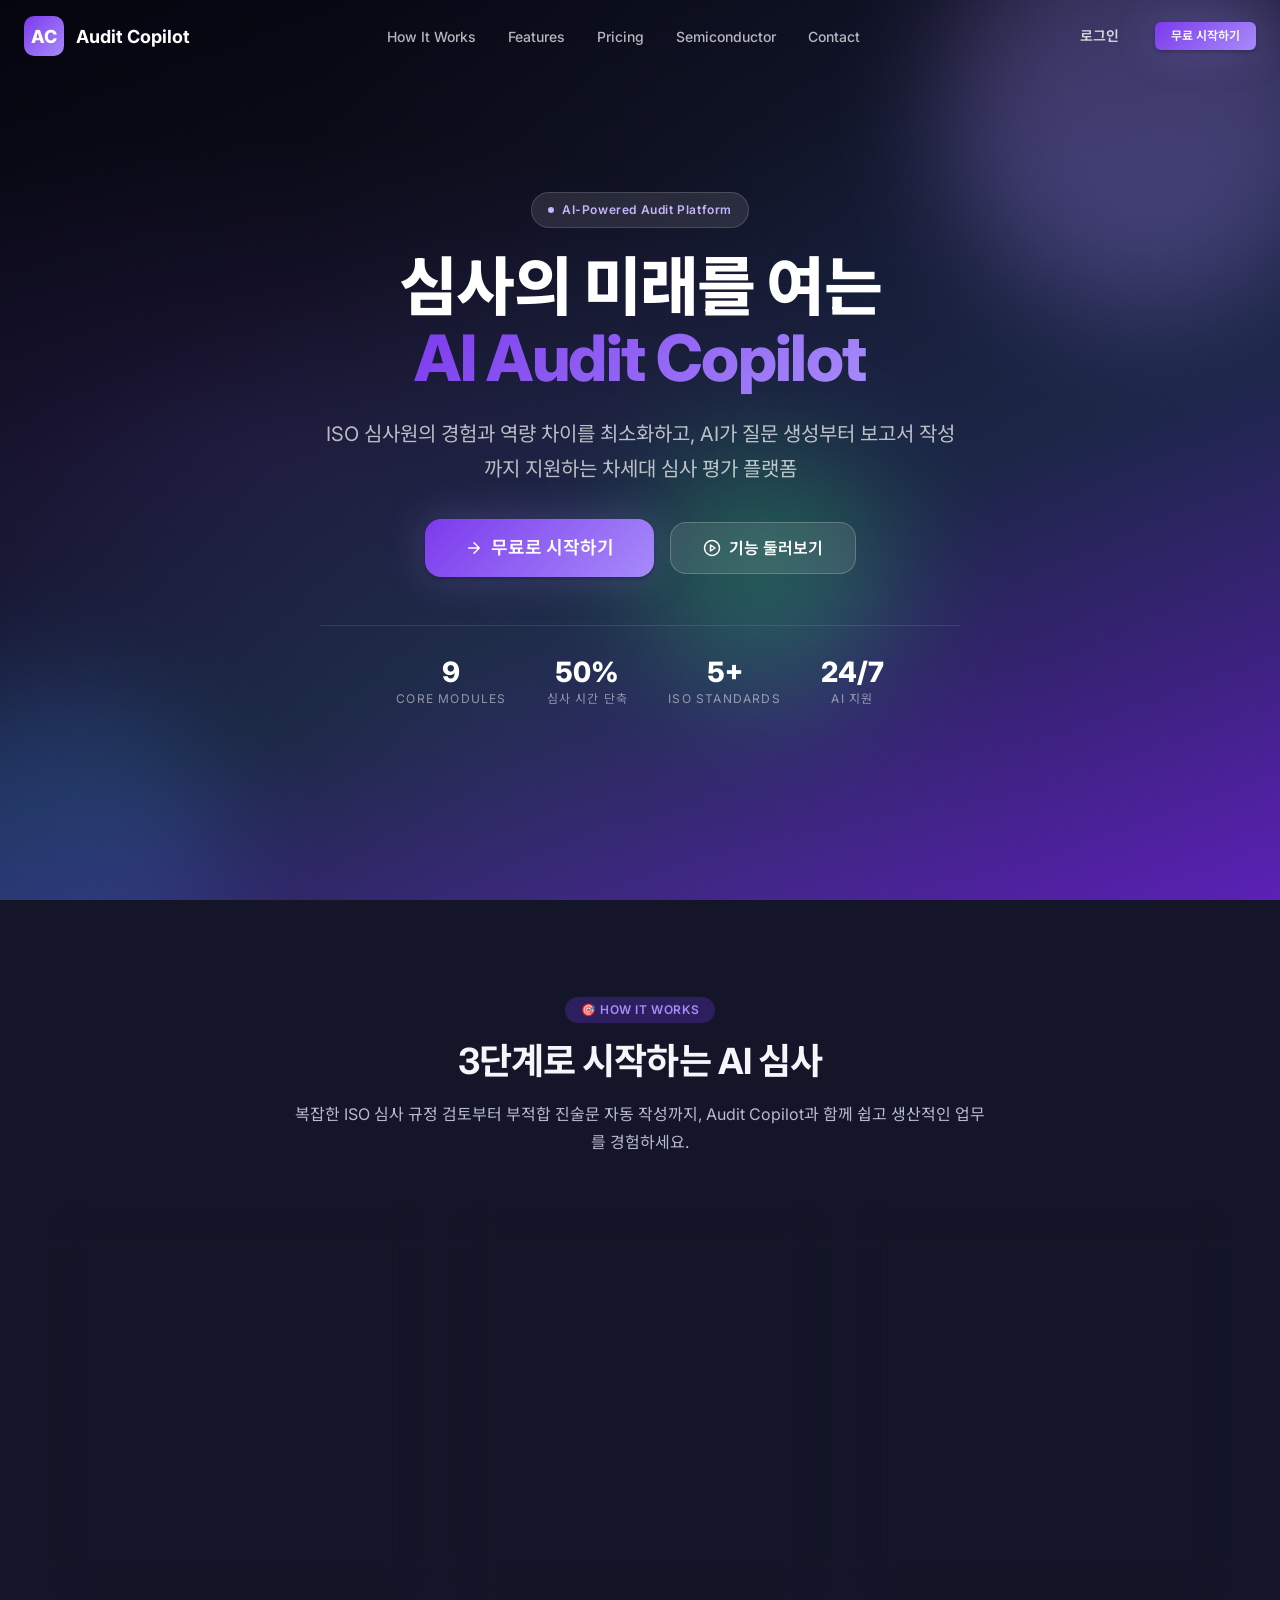
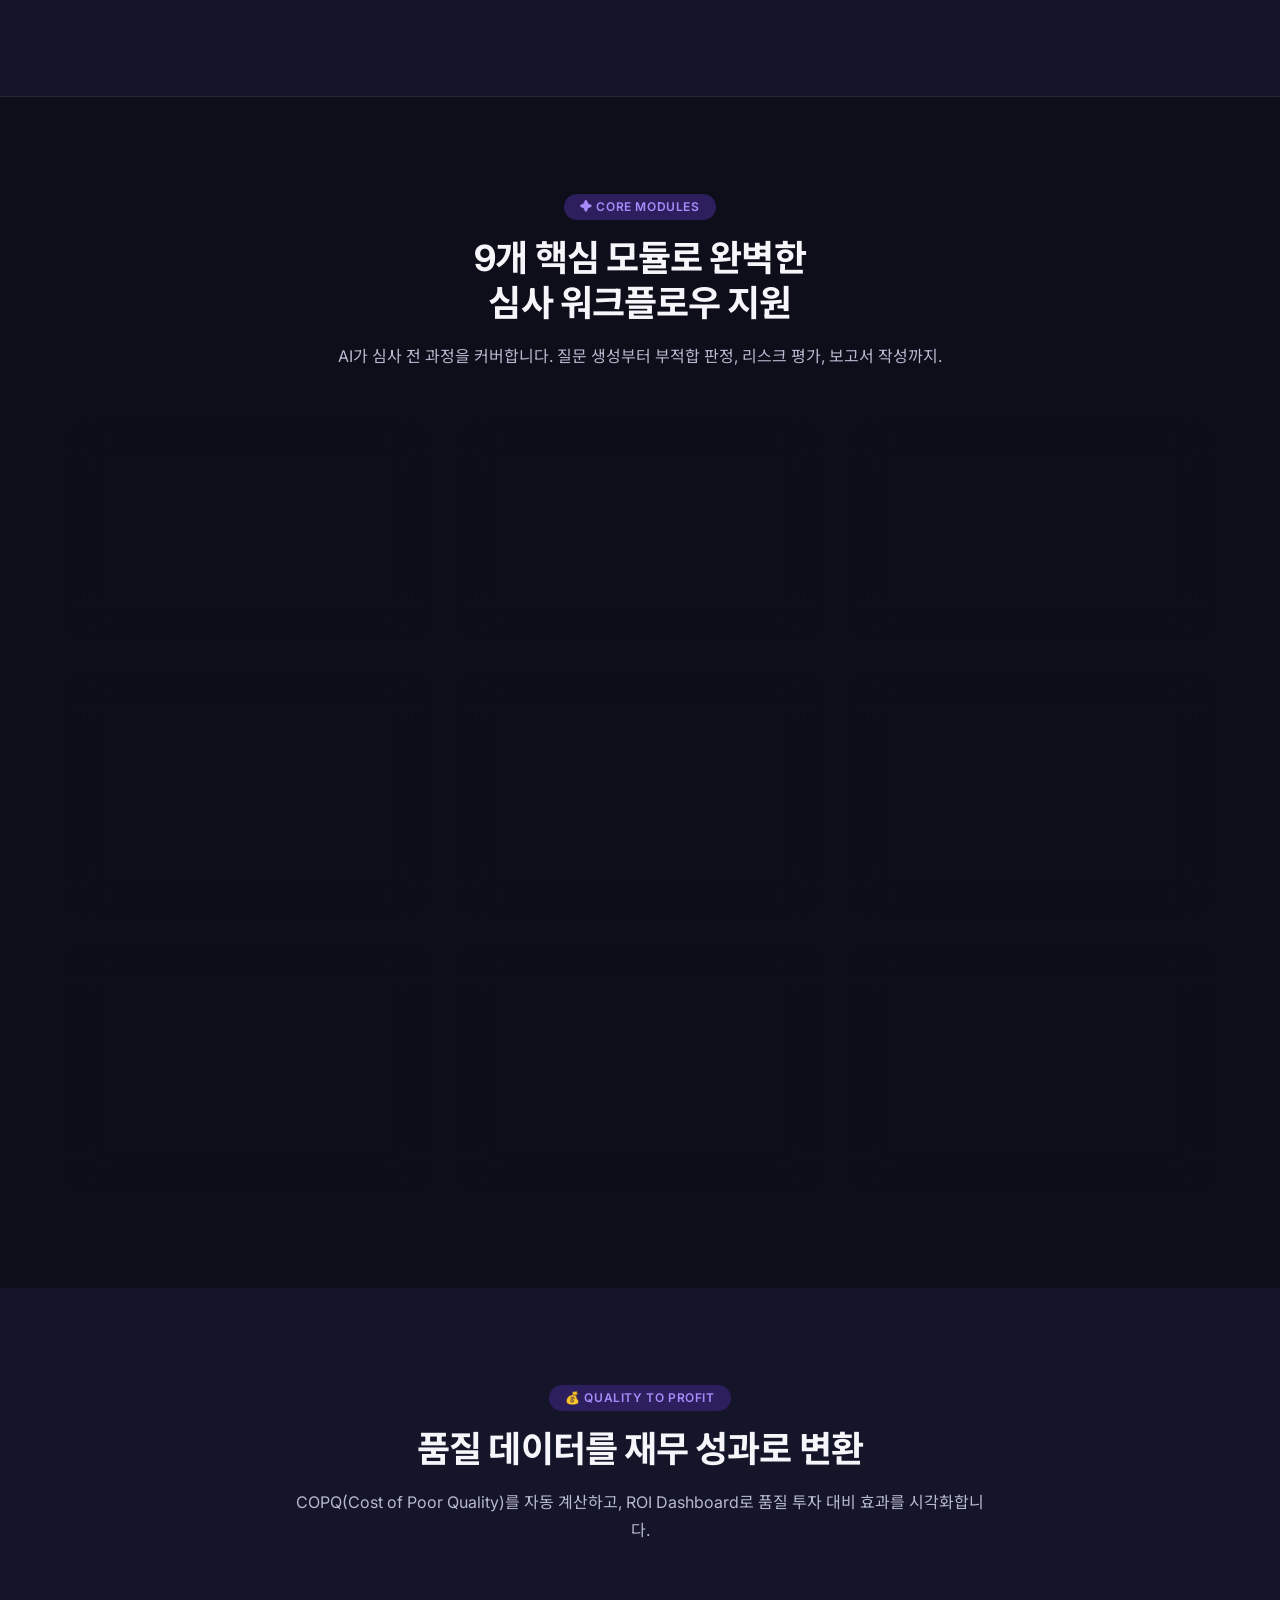
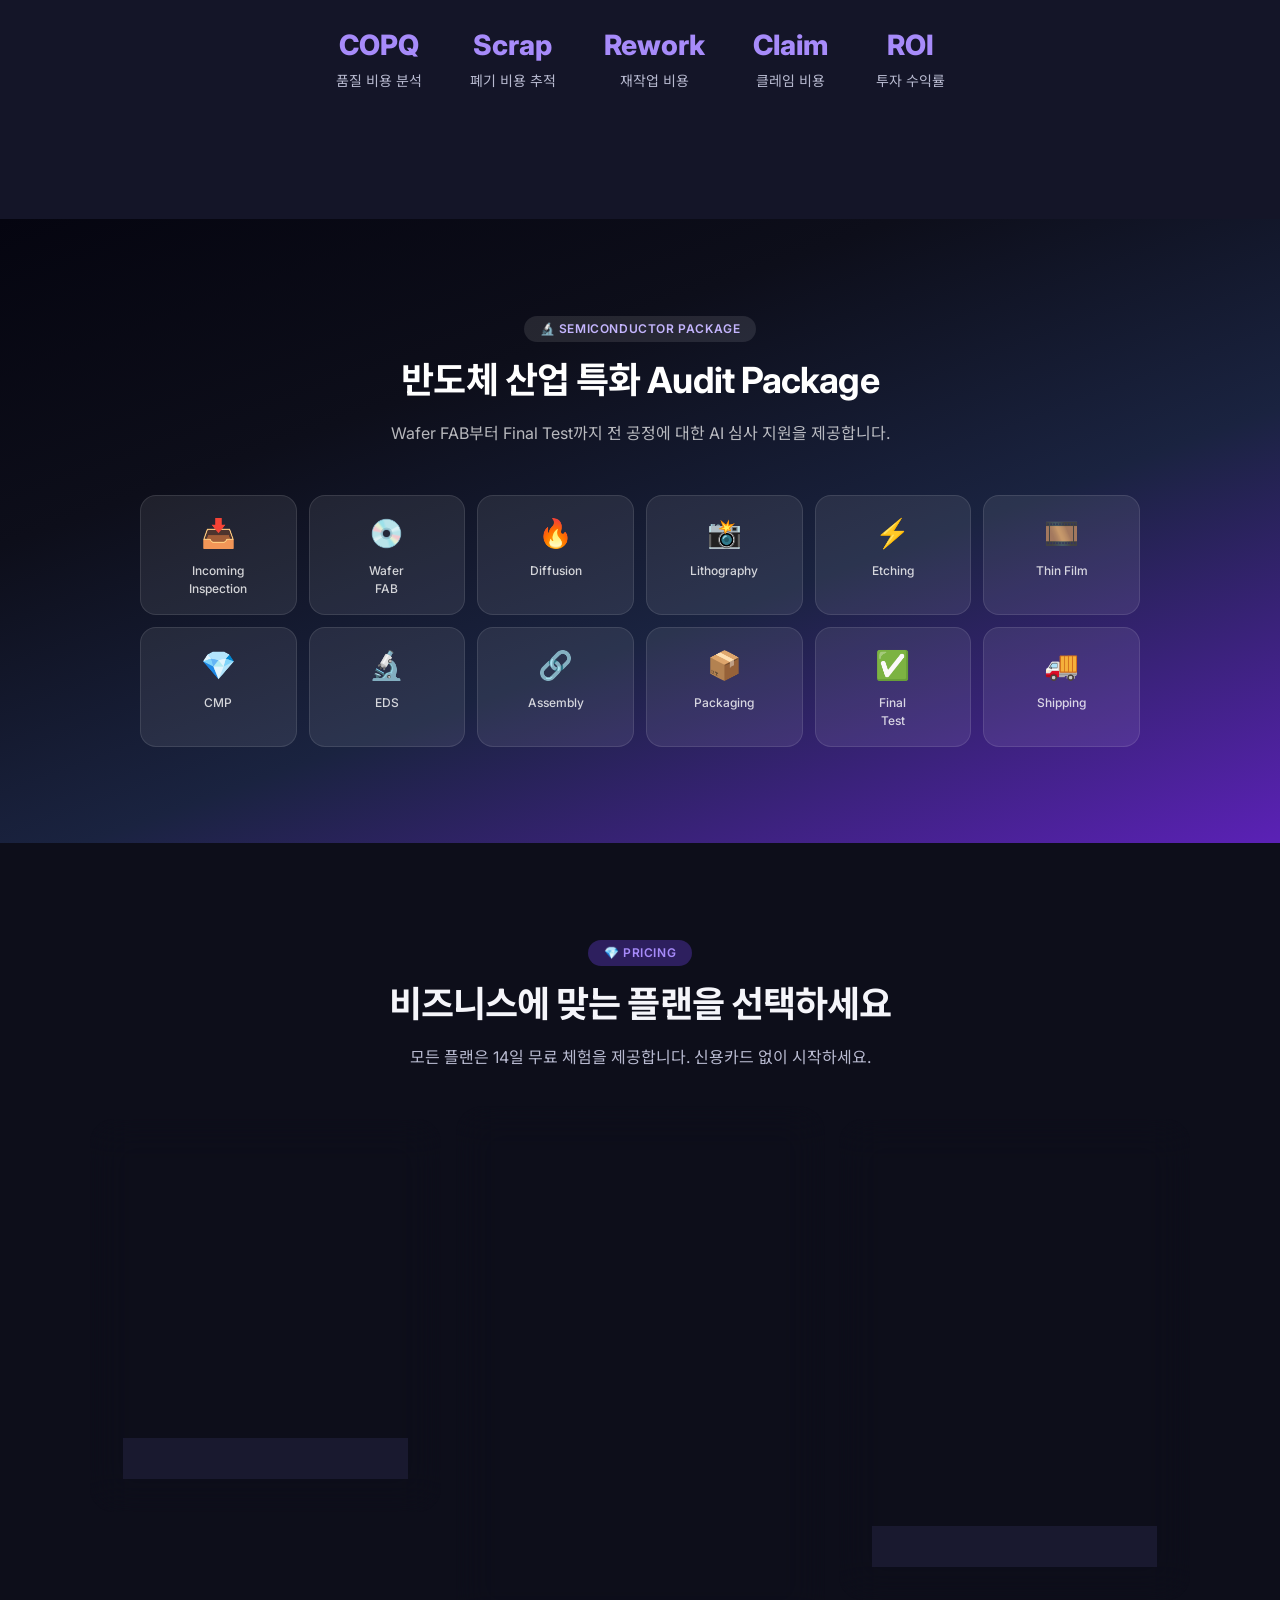
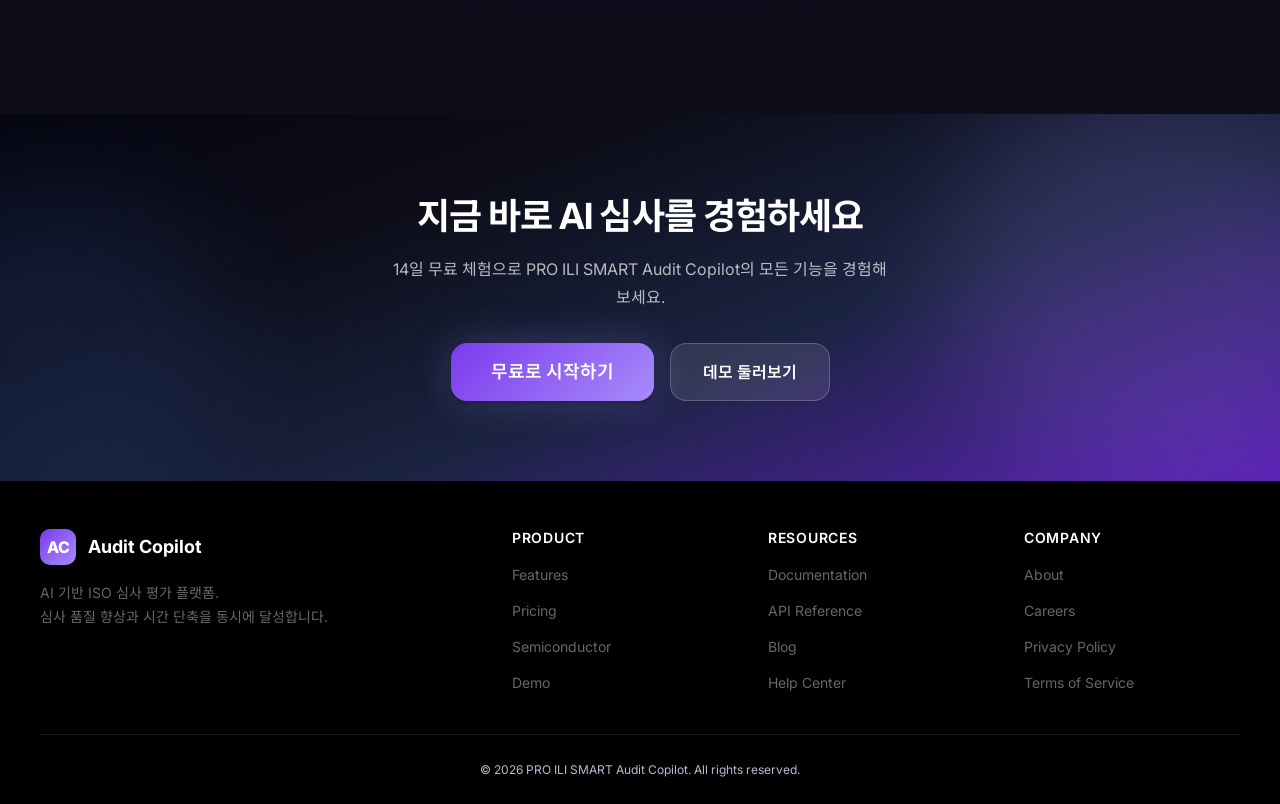
==== commit d4d8f262: "feat: Add onboarding guide (How It Works, Dashboard modal, Workspace guide bar)" ====
--- a/index.html
+++ b/index.html
@@ -21,6 +21,7 @@
       <span class="logo-text">Audit Copilot</span>
     </a>
     <div class="nav-links desktop-only">
+      <a href="#how-it-works">How It Works</a>
       <a href="#features">Features</a>
       <a href="#pricing">Pricing</a>
       <a href="#semiconductor">Semiconductor</a>
@@ -83,6 +84,67 @@
         <div class="hero-stat">
           <div class="stat-value">24/7</div>
           <div class="stat-label">AI 지원</div>
+        </div>
+      </div>
+    </div>
+  </section>
+
+  <!-- ═══ How It Works Section ═══ -->
+  <section class="section" id="how-it-works" style="background: var(--color-bg-secondary); border-bottom: 1px solid var(--color-border);">
+    <div class="container">
+      <div class="section-header">
+        <div class="section-badge" data-animate>
+          🎯 HOW IT WORKS
+        </div>
+        <h2 class="section-title" data-animate data-delay="100">
+          3단계로 시작하는 AI 심사
+        </h2>
+        <p class="section-subtitle" data-animate data-delay="200">
+          복잡한 ISO 심사 규정 검토부터 부적합 진술문 자동 작성까지, Audit Copilot과 함께 쉽고 생산적인 업무를 경험하세요.
+        </p>
+      </div>
+
+      <div class="workflow-steps" data-animate data-delay="300">
+        <!-- Step 1 -->
+        <div class="workflow-step-card hover-lift">
+          <div class="step-badge">Step 01</div>
+          <div class="step-visual">🔍</div>
+          <h3 class="step-title">조항 탐색 & 요구사항 분석</h3>
+          <p class="step-desc">
+            <strong>[Why]</strong> 심사 시 어떤 질문과 증거를 수집해야 할지 명확하지 않다면?<br>
+            <strong>[How]</strong> <strong>Clause Navigator</strong>에서 ISO 규격을 검색하여 주요 심사 포인트와 공식 요구사항, 필수 수집 증거 예시를 즉시 파악합니다.
+          </p>
+          <div class="step-footer">
+            <span class="step-tag">ISO Clause Navigator</span>
+          </div>
+        </div>
+
+        <!-- Step 2 -->
+        <div class="workflow-step-card hover-lift">
+          <div class="step-badge">Step 02</div>
+          <div class="step-visual">🤖</div>
+          <h3 class="step-title">AI 맞춤형 질문지 & 증거 검증</h3>
+          <p class="step-desc">
+            <strong>[Why]</strong> 산업과 공정에 알맞은 맞춤형 체크리스트가 필요하다면?<br>
+            <strong>[How]</strong> <strong>AI Audit Engine</strong>을 활용해 반도체 등 특화 공정에 최적화된 심층 질문지를 자동 생성하고, 수집된 증거 서류를 실시간 교차 분석합니다.
+          </p>
+          <div class="step-footer">
+            <span class="step-tag">AI Audit Engine</span>
+          </div>
+        </div>
+
+        <!-- Step 3 -->
+        <div class="workflow-step-card hover-lift">
+          <div class="step-badge">Step 03</div>
+          <div class="step-visual">📄</div>
+          <h3 class="step-title">AI 부적합 진술문 & 보고서 완성</h3>
+          <p class="step-desc">
+            <strong>[Why]</strong> 부적합 보고서 양식(RES)을 격식 있고 정확하게 쓰고 싶다면?<br>
+            <strong>[How]</strong> <strong>AI NC Writer</strong>에 심사 메모를 한두 줄만 적어도 요건(R)-증거(E)-진술문(S) 규칙에 부합하는 정밀한 심사 보고서를 자동 완성하고 내보냅니다.
+          </p>
+          <div class="step-footer">
+            <span class="step-tag">AI NC Writer / Report Center</span>
+          </div>
         </div>
       </div>
     </div>
--- a/css/pages/landing.css
+++ b/css/pages/landing.css
@@ -607,8 +607,108 @@
   margin: 0 auto;
 }
 
+/* ── Workflow Steps Section ── */
+.workflow-steps {
+  display: grid;
+  grid-template-columns: repeat(3, 1fr);
+  gap: var(--space-6);
+  max-width: 1200px;
+  margin: 0 auto;
+}
+
+.workflow-step-card {
+  background: var(--gradient-card);
+  backdrop-filter: blur(var(--glass-blur));
+  border: 1px solid var(--color-glass-border);
+  border-radius: var(--radius-xl);
+  padding: var(--space-8);
+  transition: all var(--transition-base);
+  position: relative;
+  overflow: hidden;
+  display: flex;
+  flex-direction: column;
+  height: 100%;
+}
+
+.workflow-step-card::before {
+  content: '';
+  position: absolute;
+  top: 0;
+  left: 0;
+  right: 0;
+  height: 3px;
+  background: var(--gradient-accent);
+  transform: scaleX(0);
+  transform-origin: left;
+  transition: transform var(--transition-base);
+}
+
+.workflow-step-card:hover::before {
+  transform: scaleX(1);
+}
+
+.workflow-step-card:hover {
+  transform: translateY(-4px);
+  box-shadow: var(--shadow-xl);
+  border-color: var(--color-accent);
+}
+
+.workflow-step-card .step-badge {
+  font-size: var(--text-xs);
+  font-weight: var(--weight-bold);
+  color: var(--color-accent-light);
+  letter-spacing: 0.1em;
+  text-transform: uppercase;
+  margin-bottom: var(--space-4);
+}
+
+.workflow-step-card .step-visual {
+  font-size: 36px;
+  margin-bottom: var(--space-4);
+}
+
+.workflow-step-card .step-title {
+  font-size: var(--text-h4);
+  font-weight: var(--weight-bold);
+  color: var(--color-text);
+  margin-bottom: var(--space-3);
+}
+
+.workflow-step-card .step-desc {
+  font-size: var(--text-sm);
+  color: var(--color-text-secondary);
+  line-height: var(--leading-relaxed);
+  margin-bottom: var(--space-6);
+  flex-grow: 1;
+}
+
+.workflow-step-card .step-desc strong {
+  color: var(--color-text);
+}
+
+.workflow-step-card .step-footer {
+  margin-top: auto;
+  border-top: 1px solid var(--color-border);
+  padding-top: var(--space-4);
+}
+
+.workflow-step-card .step-tag {
+  display: inline-block;
+  font-size: var(--text-xs);
+  font-weight: var(--weight-medium);
+  background: var(--color-glass);
+  color: var(--color-text-secondary);
+  padding: 4px 10px;
+  border-radius: var(--radius-sm);
+  border: 1px solid var(--color-glass-border);
+}
+
 /* ── Landing Responsive ── */
 @media (max-width: 1199px) {
+  .workflow-steps {
+    grid-template-columns: repeat(2, 1fr);
+  }
+
   .features-grid {
     grid-template-columns: repeat(2, 1fr);
   }
@@ -644,6 +744,7 @@
     display: none;
   }
 
+  .workflow-steps,
   .features-grid,
   .pricing-grid {
     grid-template-columns: 1fr;
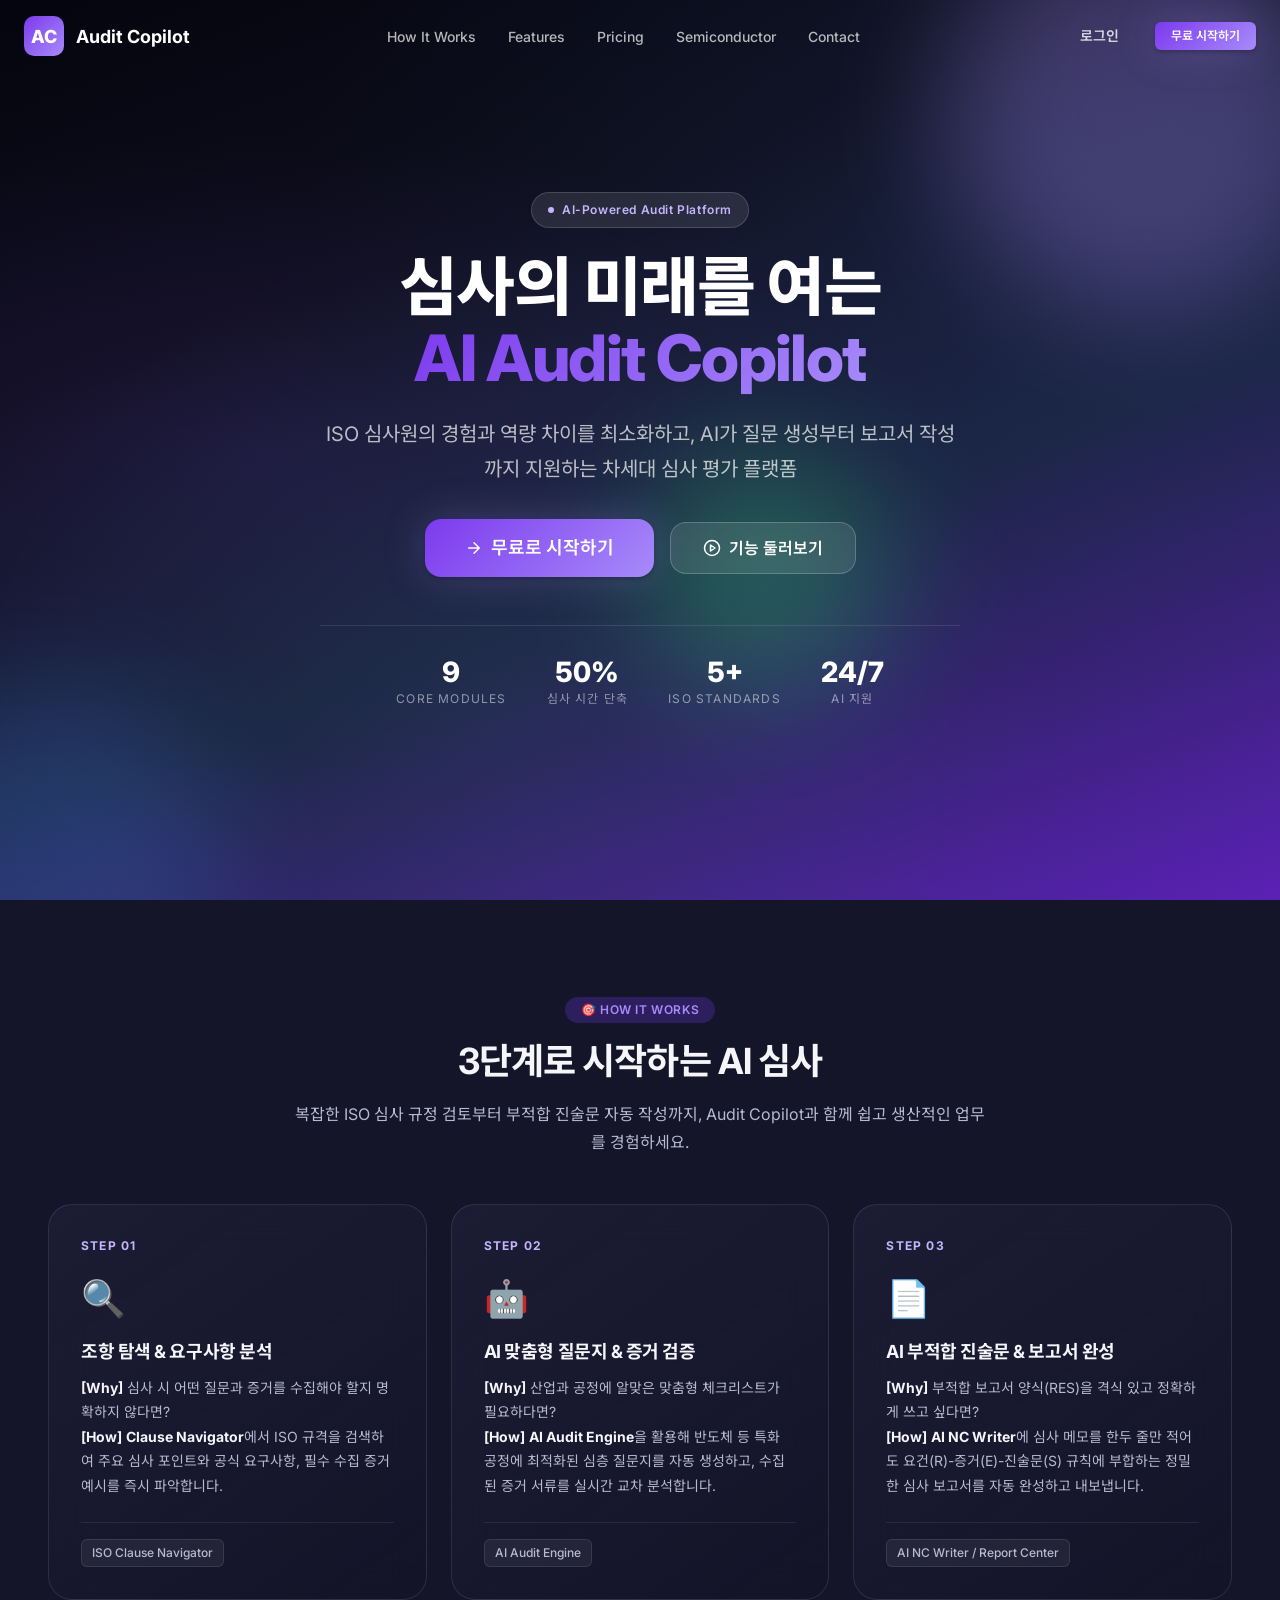
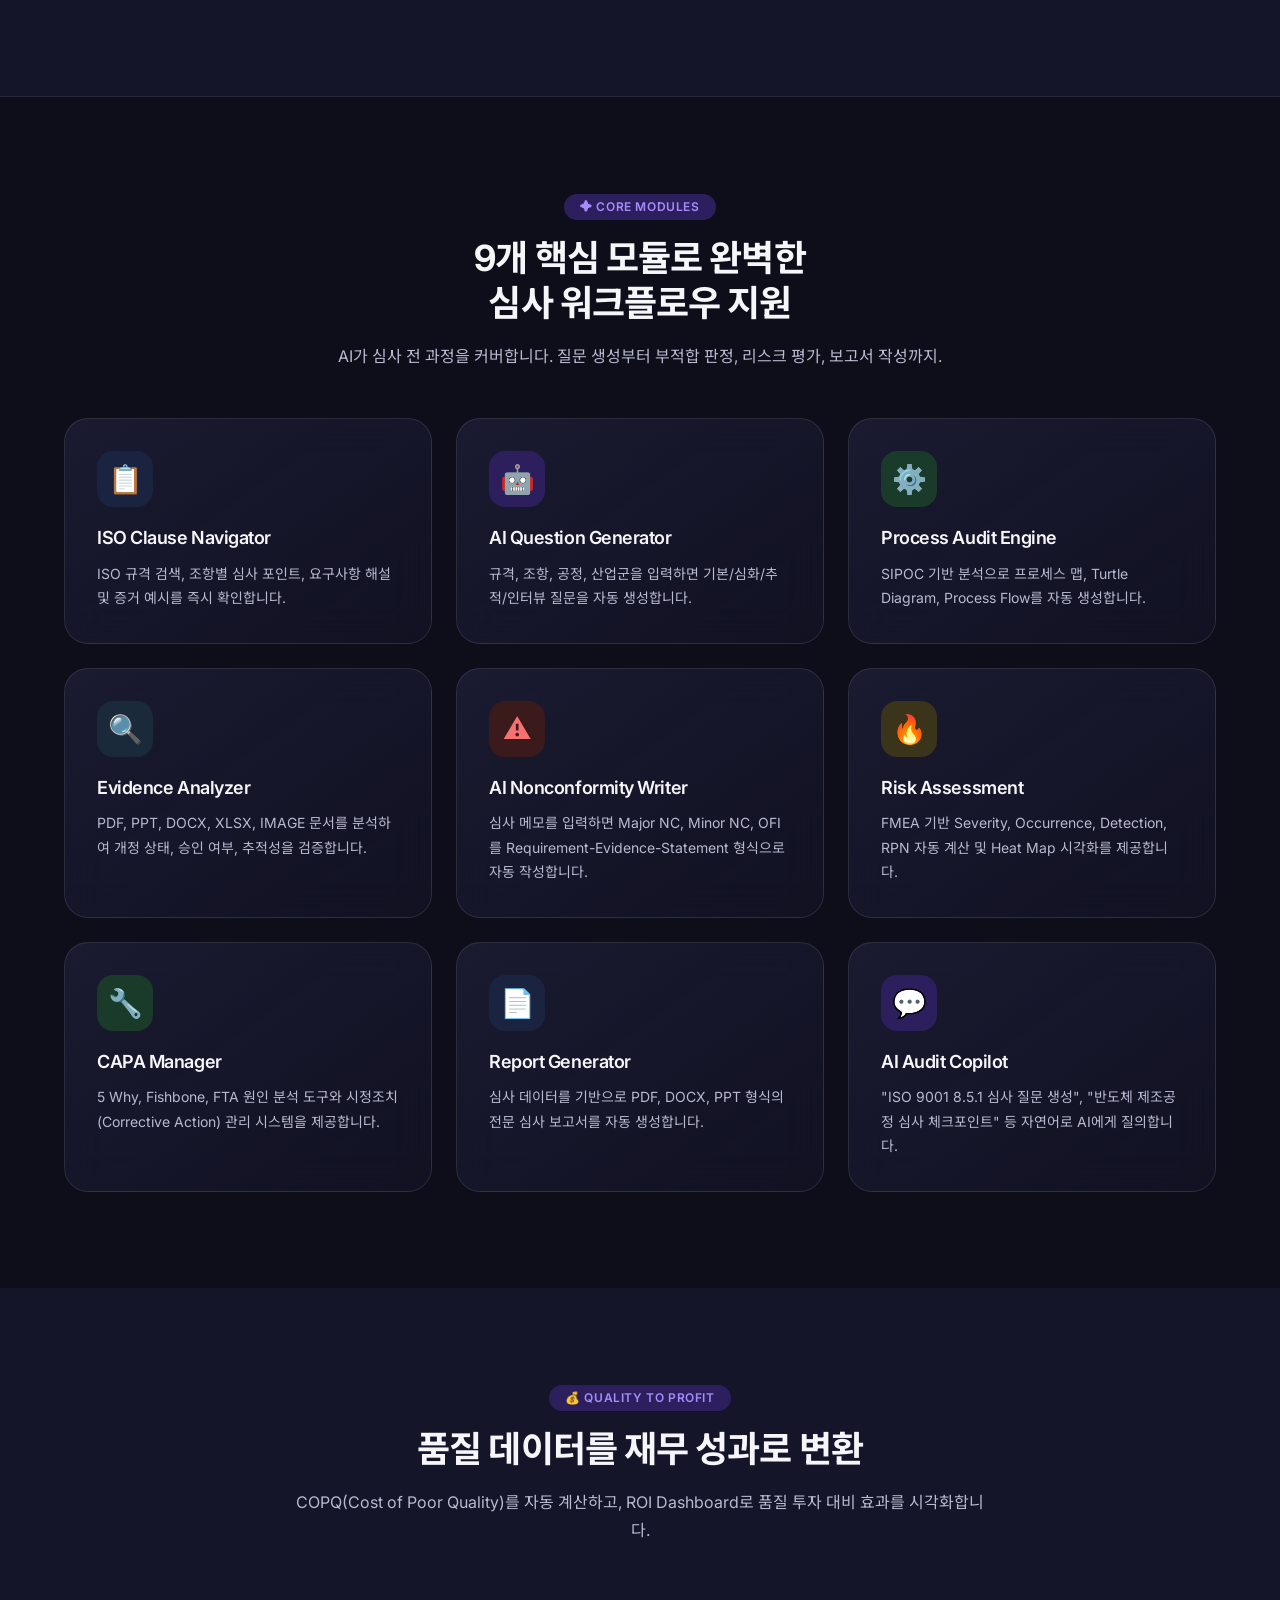
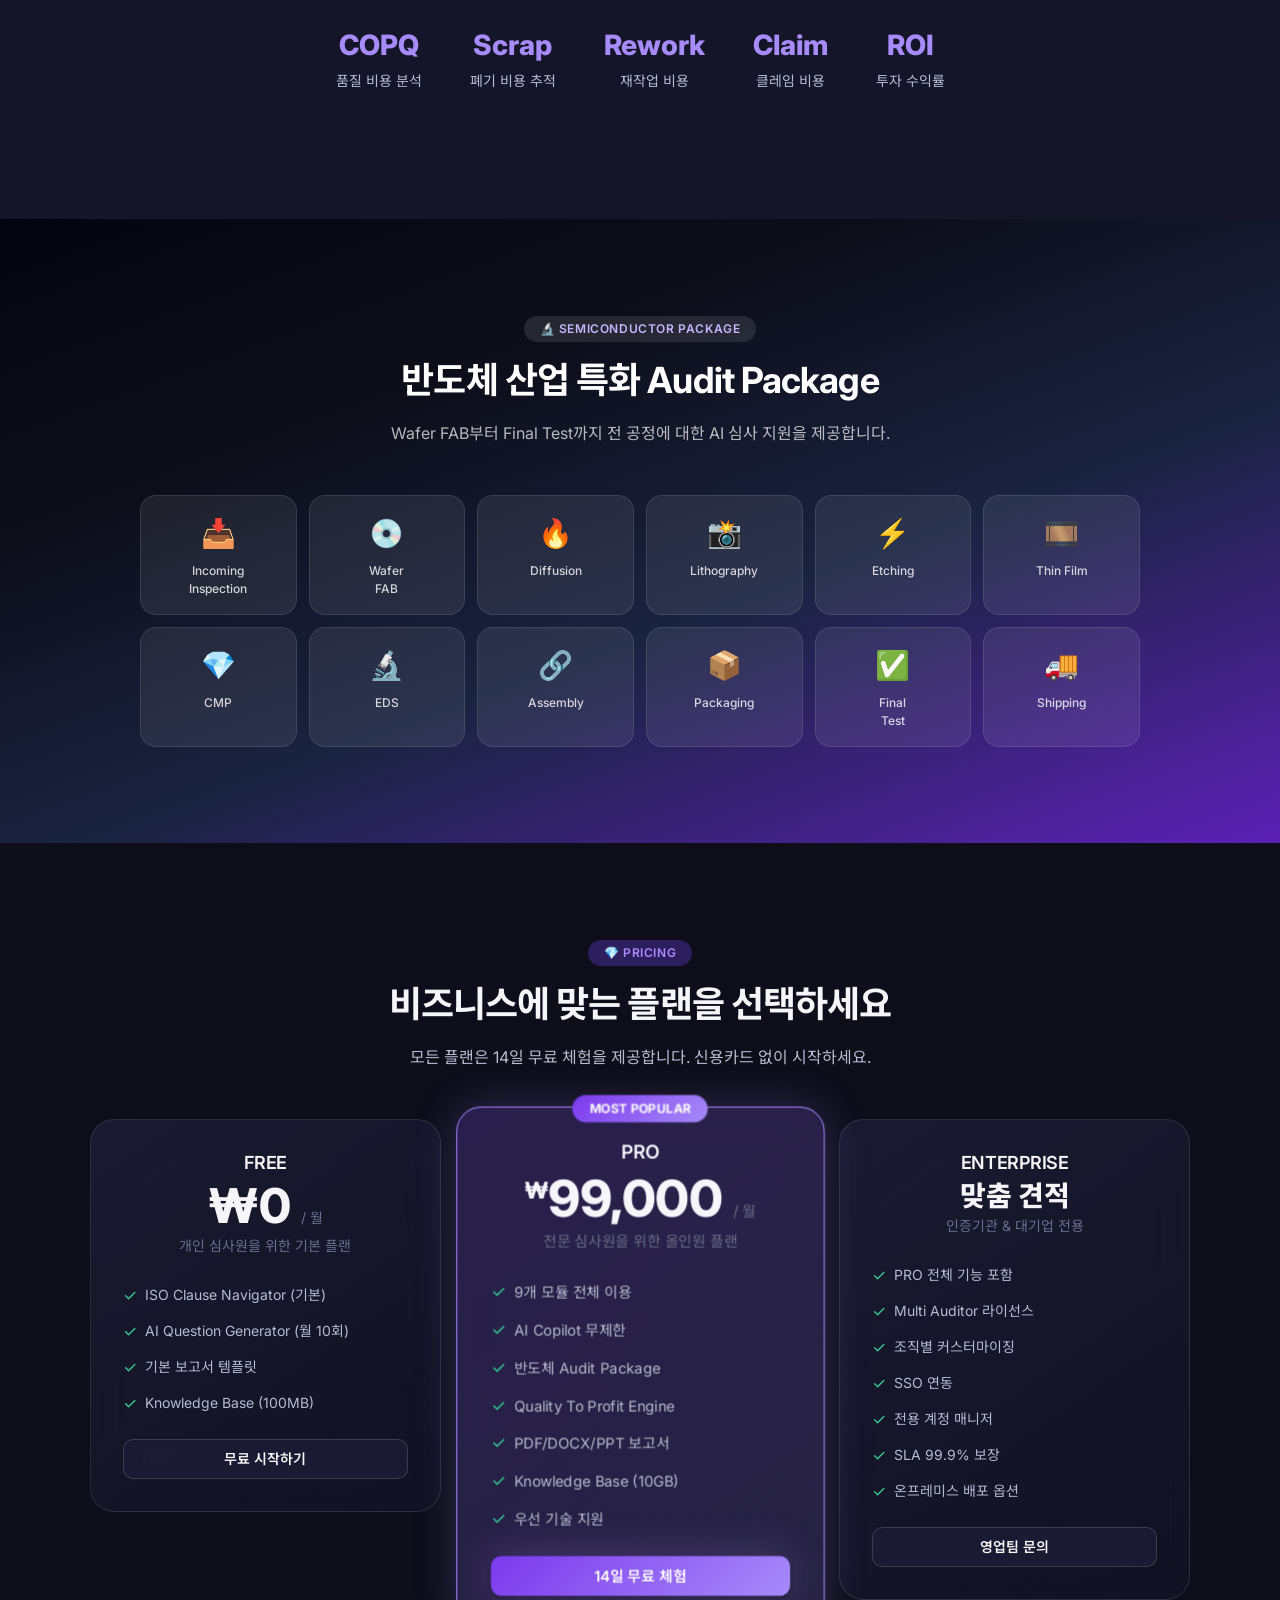
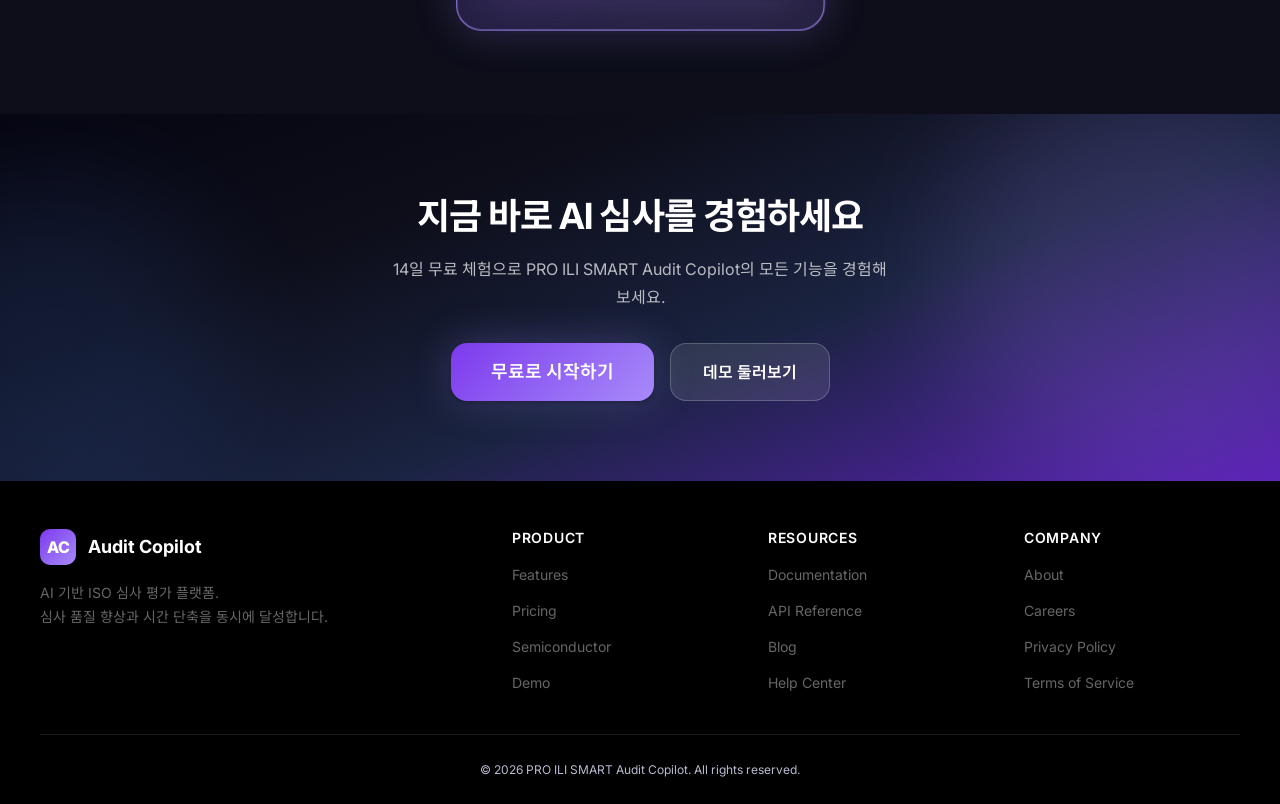
==== commit 8c71ad91: "fix: Make landing page feature cards clickable and add URL-based tab switching on reports page" ====
--- a/index.html
+++ b/index.html
@@ -166,63 +166,63 @@
 
     <div class="features-grid container">
       <!-- Module 1 -->
-      <div class="feature-card hover-lift" data-animate data-delay="100">
+      <div class="feature-card hover-lift" data-animate data-delay="100" onclick="window.location.href='workspace-nav.html'">
         <div class="feature-icon primary">📋</div>
         <h3 class="feature-title">ISO Clause Navigator</h3>
         <p class="feature-desc">ISO 규격 검색, 조항별 심사 포인트, 요구사항 해설 및 증거 예시를 즉시 확인합니다.</p>
       </div>
 
       <!-- Module 2 -->
-      <div class="feature-card hover-lift" data-animate data-delay="200">
+      <div class="feature-card hover-lift" data-animate data-delay="200" onclick="window.location.href='workspace-audit.html'">
         <div class="feature-icon accent">🤖</div>
         <h3 class="feature-title">AI Question Generator</h3>
         <p class="feature-desc">규격, 조항, 공정, 산업군을 입력하면 기본/심화/추적/인터뷰 질문을 자동 생성합니다.</p>
       </div>
 
       <!-- Module 3 -->
-      <div class="feature-card hover-lift" data-animate data-delay="300">
+      <div class="feature-card hover-lift" data-animate data-delay="300" onclick="window.location.href='workspace-audit.html'">
         <div class="feature-icon success">⚙️</div>
         <h3 class="feature-title">Process Audit Engine</h3>
         <p class="feature-desc">SIPOC 기반 분석으로 프로세스 맵, Turtle Diagram, Process Flow를 자동 생성합니다.</p>
       </div>
 
       <!-- Module 4 -->
-      <div class="feature-card hover-lift" data-animate data-delay="100">
+      <div class="feature-card hover-lift" data-animate data-delay="100" onclick="window.location.href='workspace-audit.html'">
         <div class="feature-icon info">🔍</div>
         <h3 class="feature-title">Evidence Analyzer</h3>
         <p class="feature-desc">PDF, PPT, DOCX, XLSX, IMAGE 문서를 분석하여 개정 상태, 승인 여부, 추적성을 검증합니다.</p>
       </div>
 
       <!-- Module 5 -->
-      <div class="feature-card hover-lift" data-animate data-delay="200">
+      <div class="feature-card hover-lift" data-animate data-delay="200" onclick="window.location.href='workspace-nc.html'">
         <div class="feature-icon danger">⚠️</div>
         <h3 class="feature-title">AI Nonconformity Writer</h3>
         <p class="feature-desc">심사 메모를 입력하면 Major NC, Minor NC, OFI를 Requirement-Evidence-Statement 형식으로 자동 작성합니다.</p>
       </div>
 
       <!-- Module 6 -->
-      <div class="feature-card hover-lift" data-animate data-delay="300">
+      <div class="feature-card hover-lift" data-animate data-delay="300" onclick="window.location.href='reports.html?tab=risk'">
         <div class="feature-icon warning">🔥</div>
         <h3 class="feature-title">Risk Assessment</h3>
         <p class="feature-desc">FMEA 기반 Severity, Occurrence, Detection, RPN 자동 계산 및 Heat Map 시각화를 제공합니다.</p>
       </div>
 
       <!-- Module 7 -->
-      <div class="feature-card hover-lift" data-animate data-delay="100">
+      <div class="feature-card hover-lift" data-animate data-delay="100" onclick="window.location.href='reports.html?tab=capa'">
         <div class="feature-icon secondary">🔧</div>
         <h3 class="feature-title">CAPA Manager</h3>
         <p class="feature-desc">5 Why, Fishbone, FTA 원인 분석 도구와 시정조치(Corrective Action) 관리 시스템을 제공합니다.</p>
       </div>
 
       <!-- Module 8 -->
-      <div class="feature-card hover-lift" data-animate data-delay="200">
+      <div class="feature-card hover-lift" data-animate data-delay="200" onclick="window.location.href='reports.html'">
         <div class="feature-icon primary">📄</div>
         <h3 class="feature-title">Report Generator</h3>
         <p class="feature-desc">심사 데이터를 기반으로 PDF, DOCX, PPT 형식의 전문 심사 보고서를 자동 생성합니다.</p>
       </div>
 
       <!-- Module 9 -->
-      <div class="feature-card hover-lift" data-animate data-delay="300">
+      <div class="feature-card hover-lift" data-animate data-delay="300" onclick="window.location.href='copilot.html'">
         <div class="feature-icon accent">💬</div>
         <h3 class="feature-title">AI Audit Copilot</h3>
         <p class="feature-desc">"ISO 9001 8.5.1 심사 질문 생성", "반도체 제조공정 심사 체크포인트" 등 자연어로 AI에게 질의합니다.</p>
--- a/css/pages/landing.css
+++ b/css/pages/landing.css
@@ -255,6 +255,7 @@
   transition: all var(--transition-base);
   position: relative;
   overflow: hidden;
+  cursor: pointer;
 }
 
 .feature-card::before {
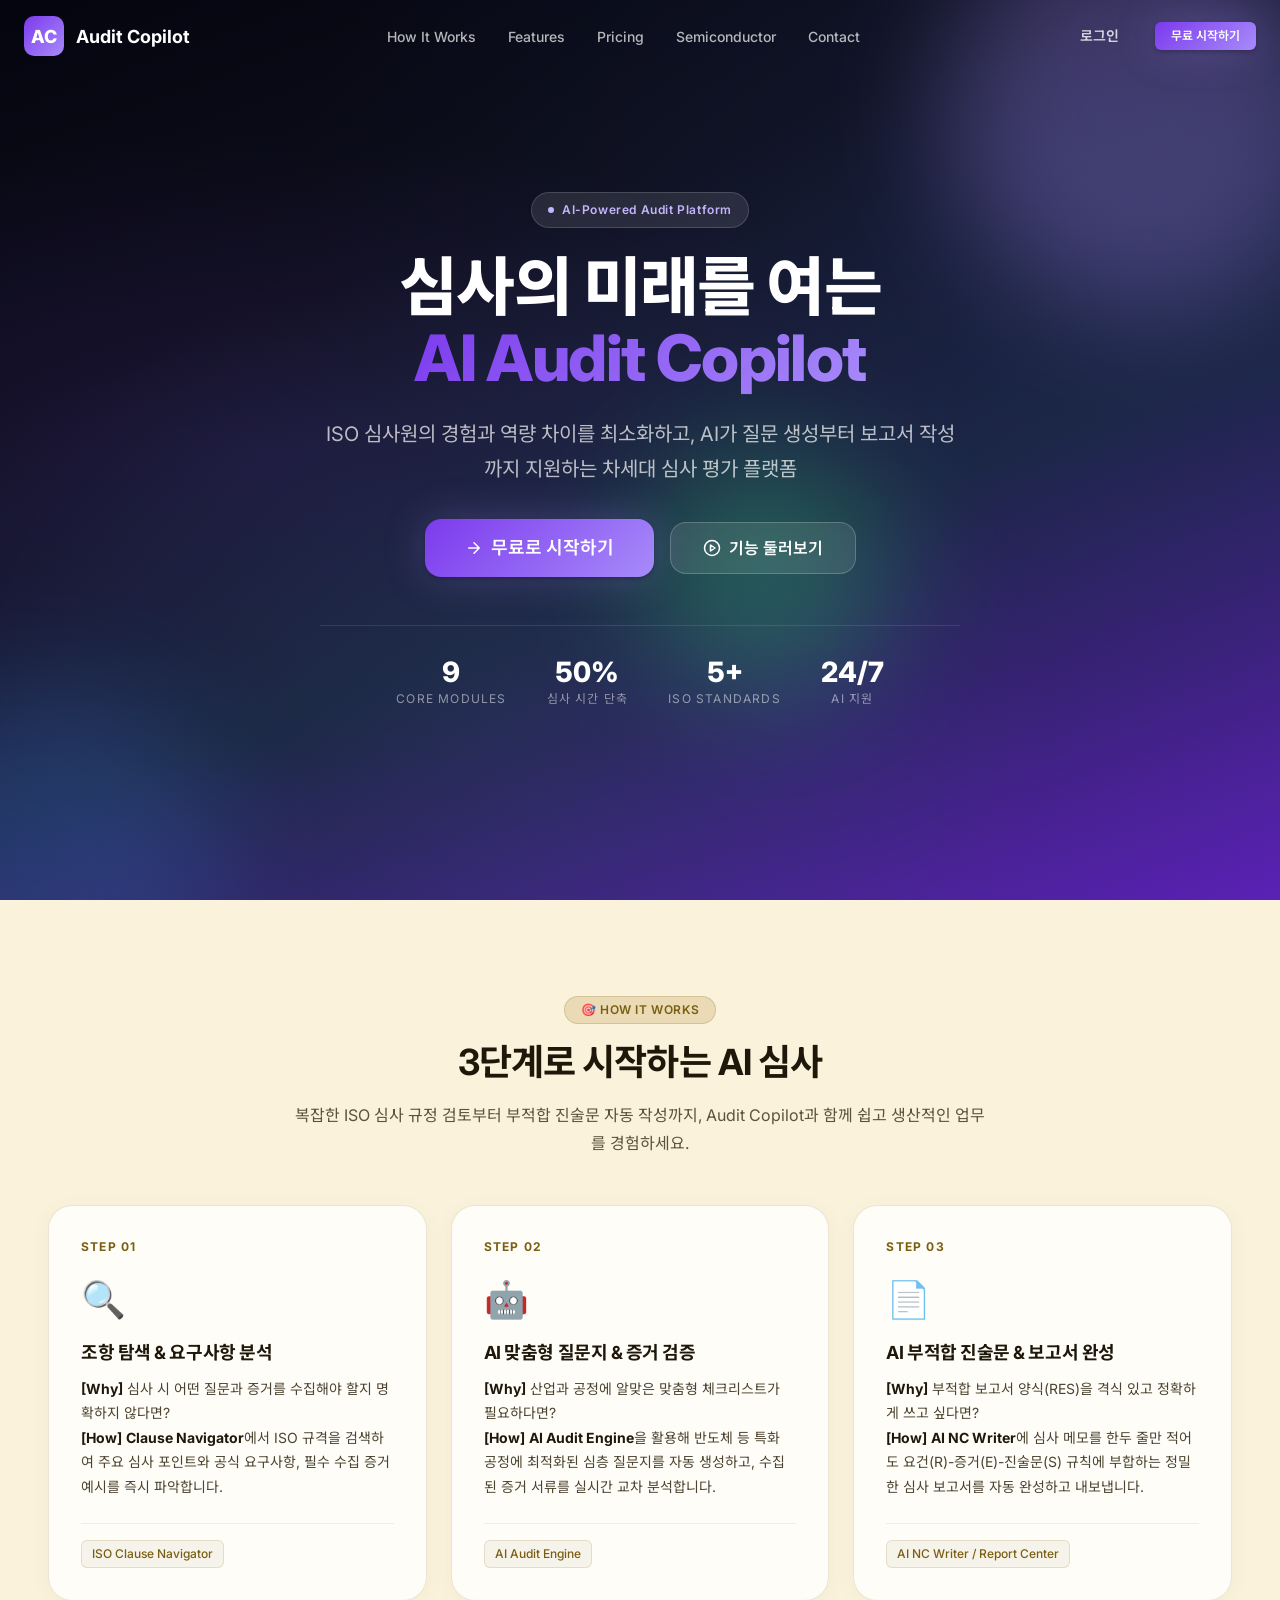
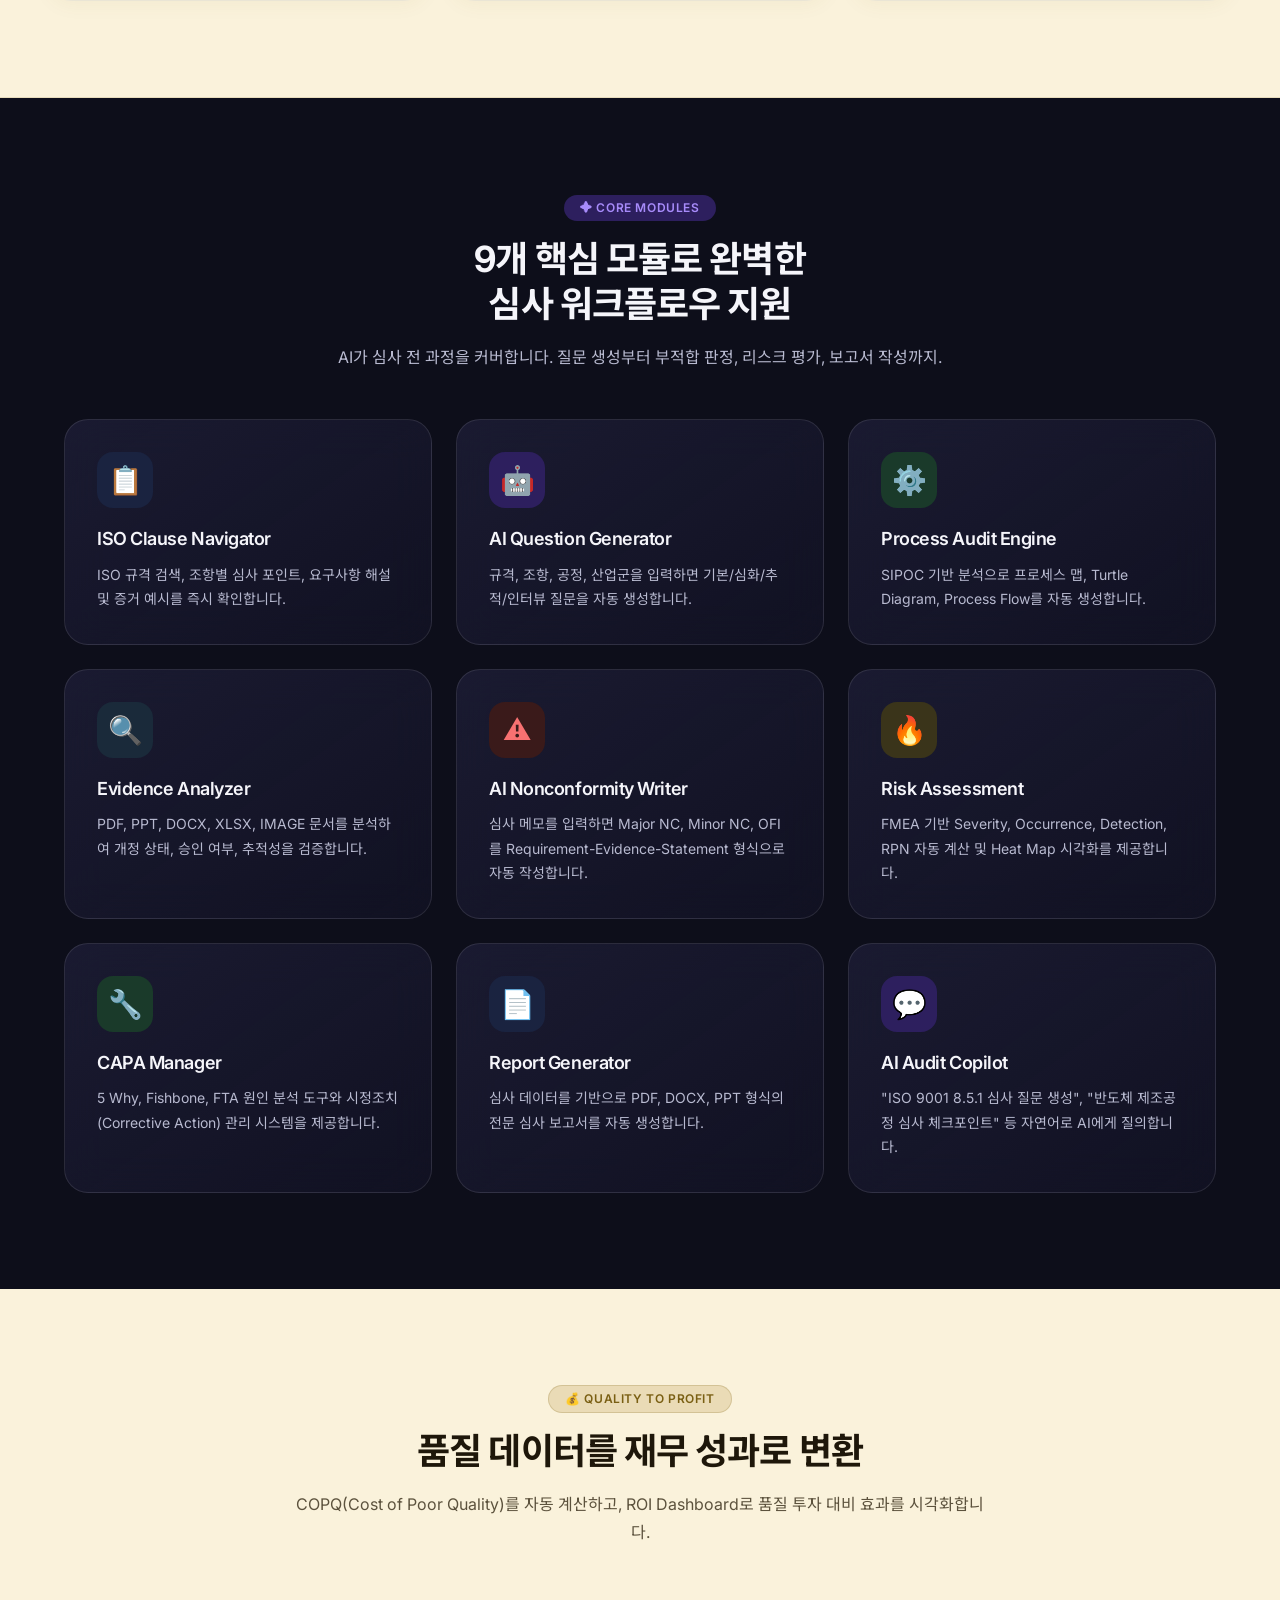
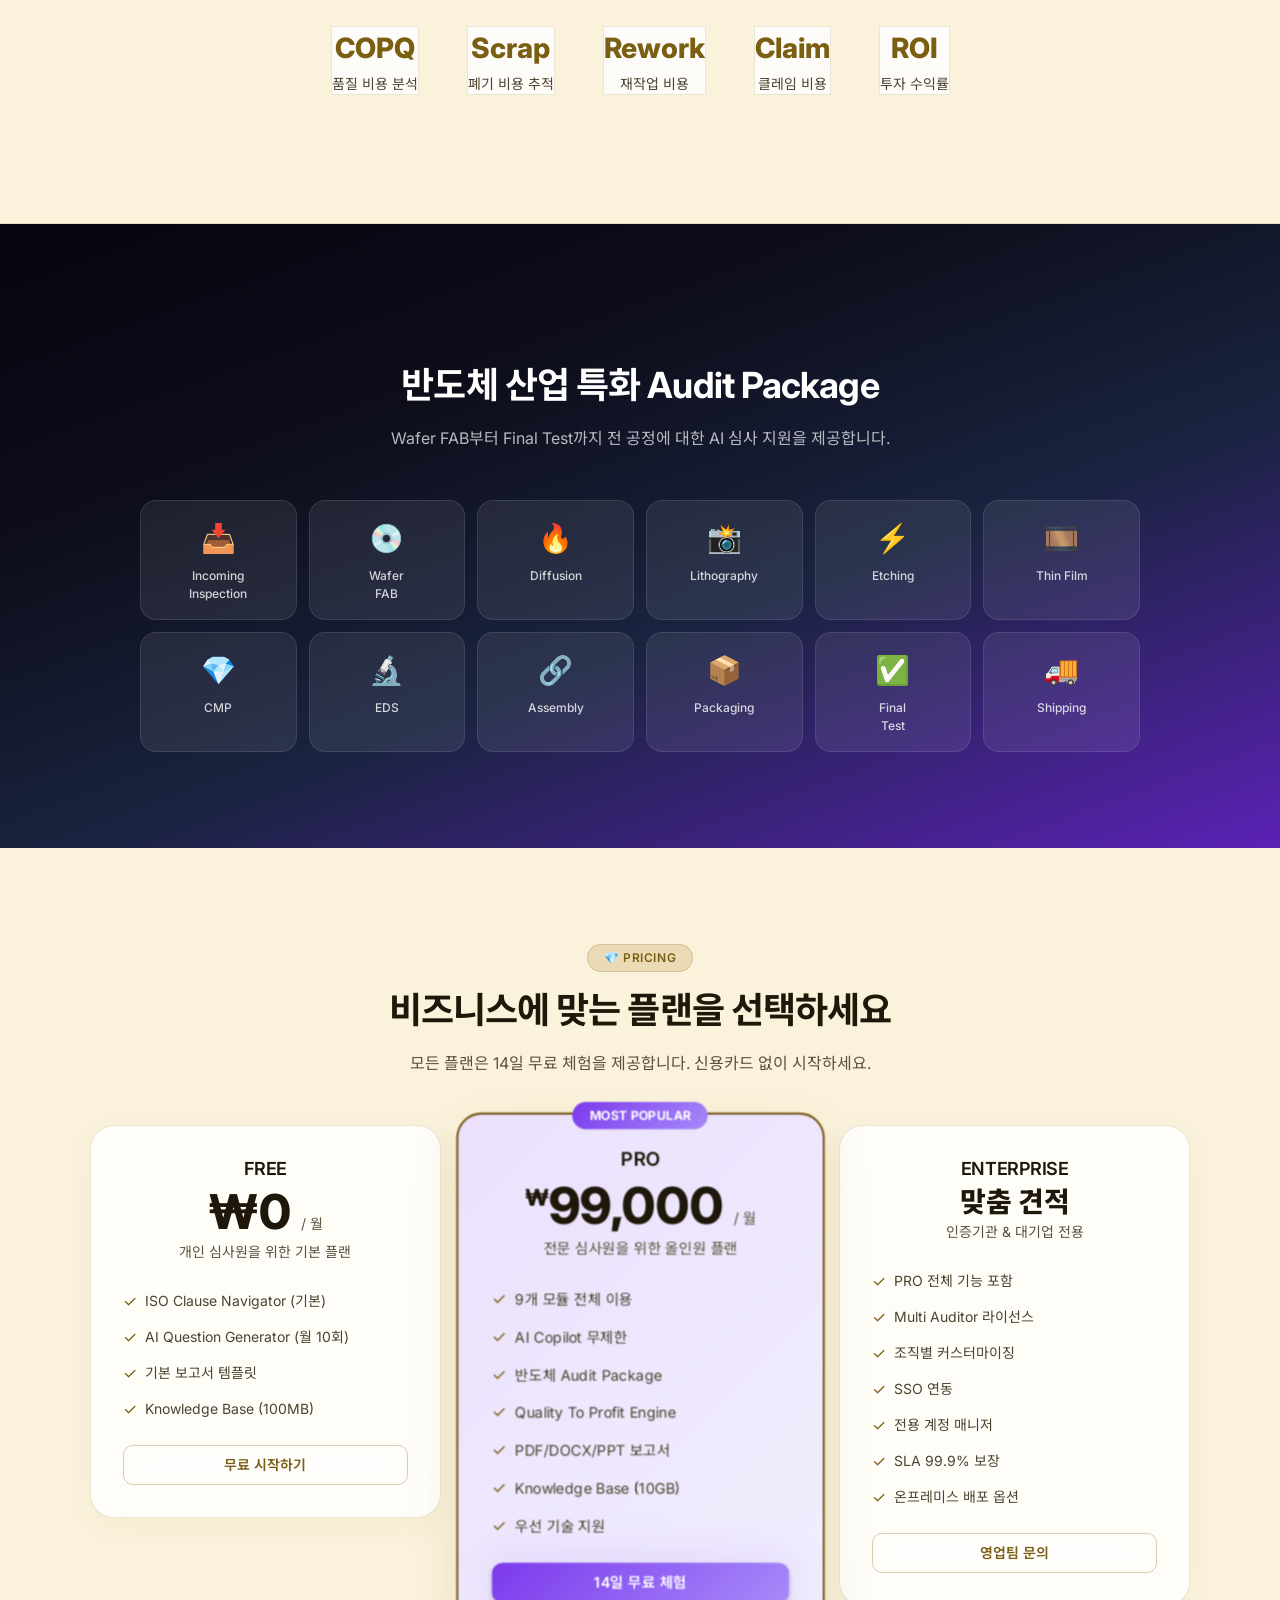
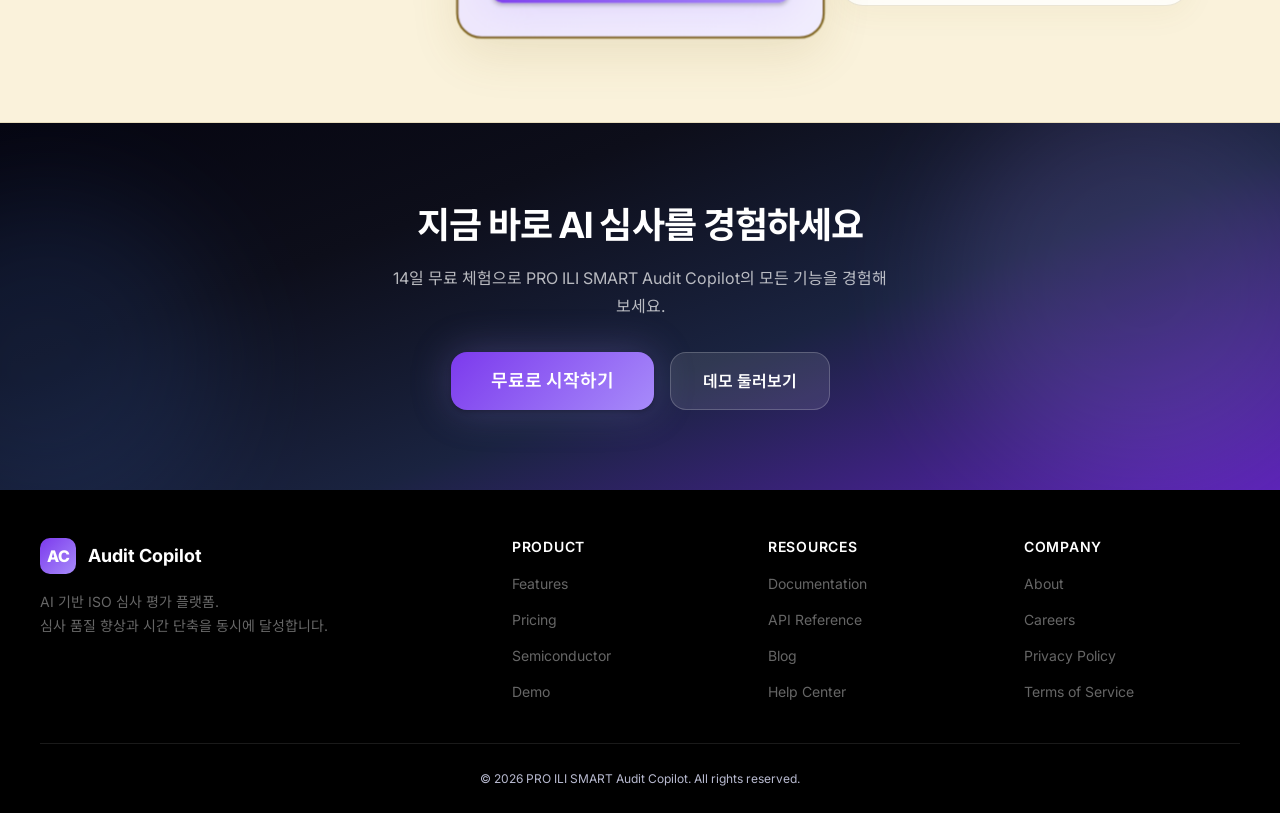
==== commit 8d0b134c: "design: Alternate landing page sections between black and premium light gold backgrounds" ====
--- a/index.html
+++ b/index.html
@@ -90,7 +90,7 @@
   </section>
 
   <!-- ═══ How It Works Section ═══ -->
-  <section class="section" id="how-it-works" style="background: var(--color-bg-secondary); border-bottom: 1px solid var(--color-border);">
+  <section class="section section-light-gold" id="how-it-works">
     <div class="container">
       <div class="section-header">
         <div class="section-badge" data-animate>
@@ -231,7 +231,7 @@
   </section>
 
   <!-- ═══ Quality To Profit Section ═══ -->
-  <section class="section" style="background: var(--color-bg-secondary);">
+  <section class="section section-light-gold">
     <div class="container">
       <div class="section-header">
         <div class="section-badge" data-animate>
@@ -339,7 +339,7 @@
   </section>
 
   <!-- ═══ Pricing Section ═══ -->
-  <section class="section" id="pricing">
+  <section class="section section-light-gold" id="pricing">
     <div class="container">
       <div class="section-header">
         <div class="section-badge" data-animate>
--- a/css/layout.css
+++ b/css/layout.css
@@ -154,6 +154,13 @@
   border-bottom: 1px solid var(--color-border);
   height: var(--header-height);
   flex-shrink: 0;
+  text-decoration: none;
+  color: inherit;
+  transition: opacity var(--transition-fast);
+}
+
+.sidebar-logo:hover {
+  opacity: 0.9;
 }
 
 .sidebar-logo .logo-icon {
--- a/css/pages/landing.css
+++ b/css/pages/landing.css
@@ -771,3 +771,125 @@
     gap: var(--space-6);
   }
 }
+
+/* ── Light Gold Sections (Alternating) ── */
+.section-light-gold {
+  background: #FAF2DB !important;
+  color: #2A251B !important;
+  border-bottom: 1px solid rgba(122, 95, 19, 0.15);
+}
+
+.section-light-gold .section-title {
+  color: #1E170A !important;
+}
+
+.section-light-gold .section-subtitle {
+  color: #5C523D !important;
+}
+
+.section-light-gold .section-badge {
+  background: #EADBB6 !important;
+  color: #7A5F13 !important;
+  border: 1px solid rgba(122, 95, 19, 0.2) !important;
+}
+
+/* Override workflow step cards for light gold background */
+.section-light-gold .workflow-step-card {
+  background: rgba(255, 255, 255, 0.8) !important;
+  border: 1px solid rgba(122, 95, 19, 0.15) !important;
+  box-shadow: 0 4px 20px rgba(122, 95, 19, 0.05) !important;
+  backdrop-filter: blur(10px) !important;
+}
+
+.section-light-gold .workflow-step-card .step-badge {
+  color: #7A5F13 !important;
+}
+
+.section-light-gold .workflow-step-card .step-title {
+  color: #1E170A !important;
+}
+
+.section-light-gold .workflow-step-card .step-desc {
+  color: #4C4330 !important;
+}
+
+.section-light-gold .workflow-step-card .step-desc strong {
+  color: #1E170A !important;
+}
+
+.section-light-gold .workflow-step-card .step-footer {
+  border-top: 1px solid rgba(122, 95, 19, 0.1) !important;
+}
+
+.section-light-gold .workflow-step-card .step-tag {
+  background: rgba(122, 95, 19, 0.06) !important;
+  color: #7A5F13 !important;
+  border: 1px solid rgba(122, 95, 19, 0.15) !important;
+}
+
+/* Quality To Profit Section adjustments */
+.section-light-gold .proof-item {
+  background: rgba(255, 255, 255, 0.8) !important;
+  border: 1px solid rgba(122, 95, 19, 0.15) !important;
+}
+
+.section-light-gold .proof-value {
+  color: #7A5F13 !important;
+}
+
+.section-light-gold .proof-label {
+  color: #4C4330 !important;
+}
+
+/* Pricing Section adjustments */
+.section-light-gold .pricing-card {
+  background: rgba(255, 255, 255, 0.8) !important;
+  border: 1px solid rgba(122, 95, 19, 0.15) !important;
+  box-shadow: 0 8px 32px rgba(122, 95, 19, 0.05) !important;
+  color: #2A251B !important;
+}
+
+.section-light-gold .pricing-card .pricing-name {
+  color: #1E170A !important;
+}
+
+.section-light-gold .pricing-card .pricing-price {
+  color: #1E170A !important;
+}
+
+.section-light-gold .pricing-card .pricing-price .period {
+  color: #5C523D !important;
+}
+
+.section-light-gold .pricing-card .pricing-desc {
+  color: #5C523D !important;
+}
+
+.section-light-gold .pricing-card .pricing-features li {
+  color: #4C4330 !important;
+}
+
+.section-light-gold .pricing-card .pricing-features li .check {
+  color: #7A5F13 !important;
+}
+
+.section-light-gold .pricing-card.featured {
+  background: #FFFFFF !important;
+  border: 2px solid #7A5F13 !important;
+  box-shadow: 0 16px 48px rgba(122, 95, 19, 0.12) !important;
+}
+
+.section-light-gold .pricing-card.featured .pricing-badge {
+  background: var(--gradient-accent) !important;
+}
+
+.section-light-gold .pricing-card .btn-secondary {
+  border-color: rgba(122, 95, 19, 0.3) !important;
+  color: #7A5F13 !important;
+  background: transparent !important;
+}
+
+.section-light-gold .pricing-card .btn-secondary:hover {
+  background: rgba(122, 95, 19, 0.05) !important;
+}
+
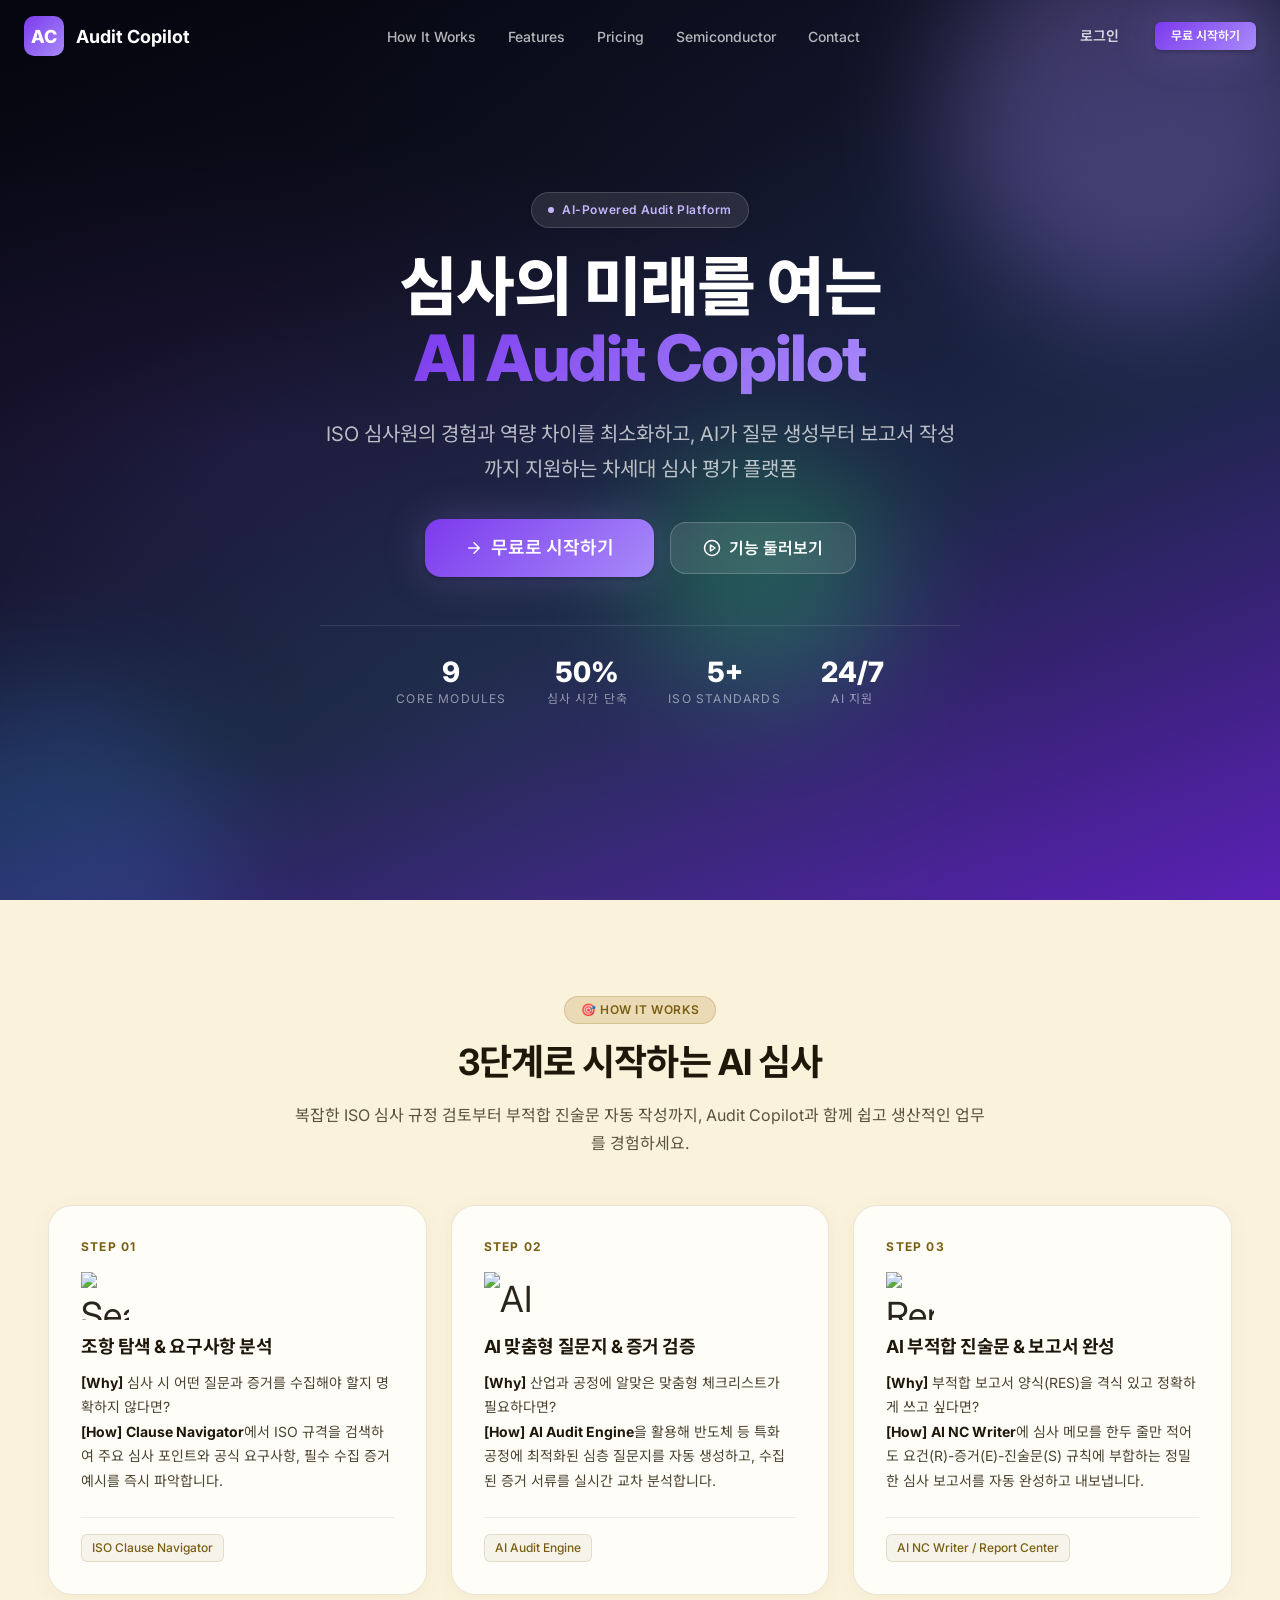
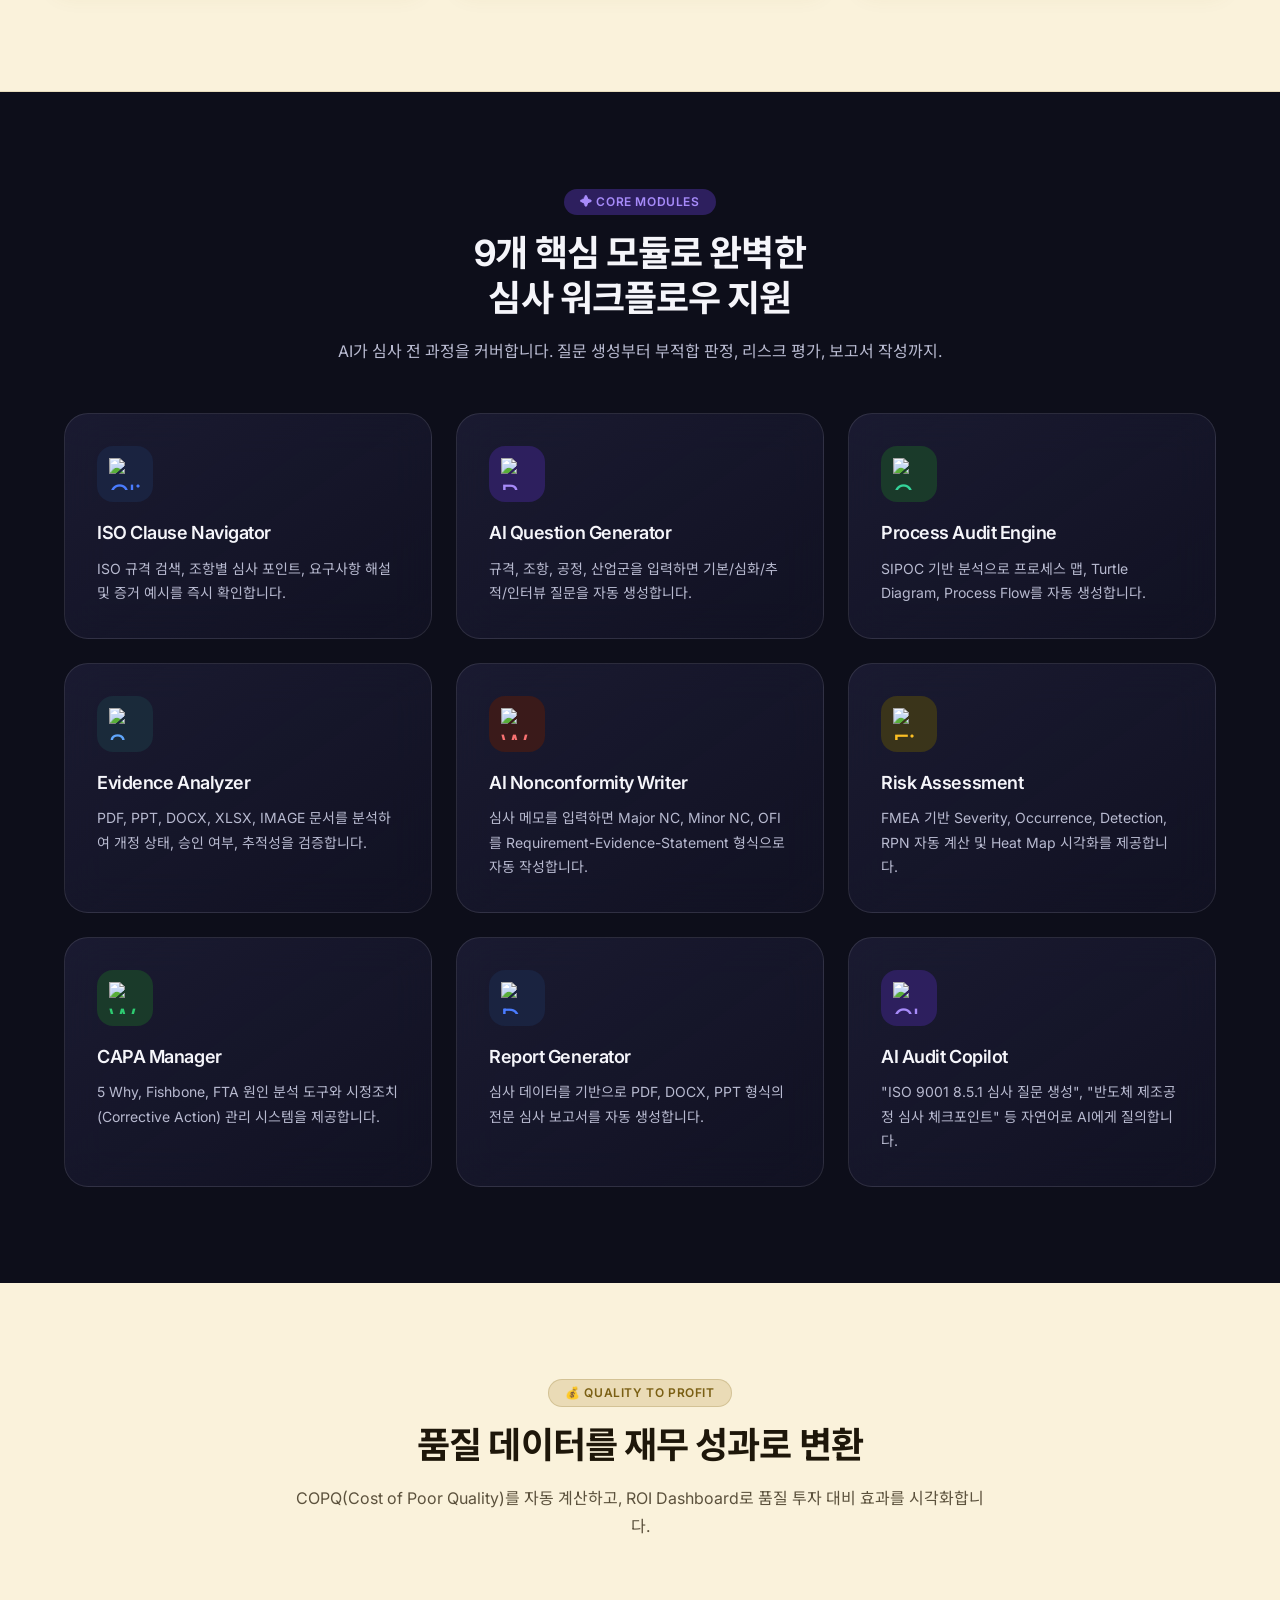
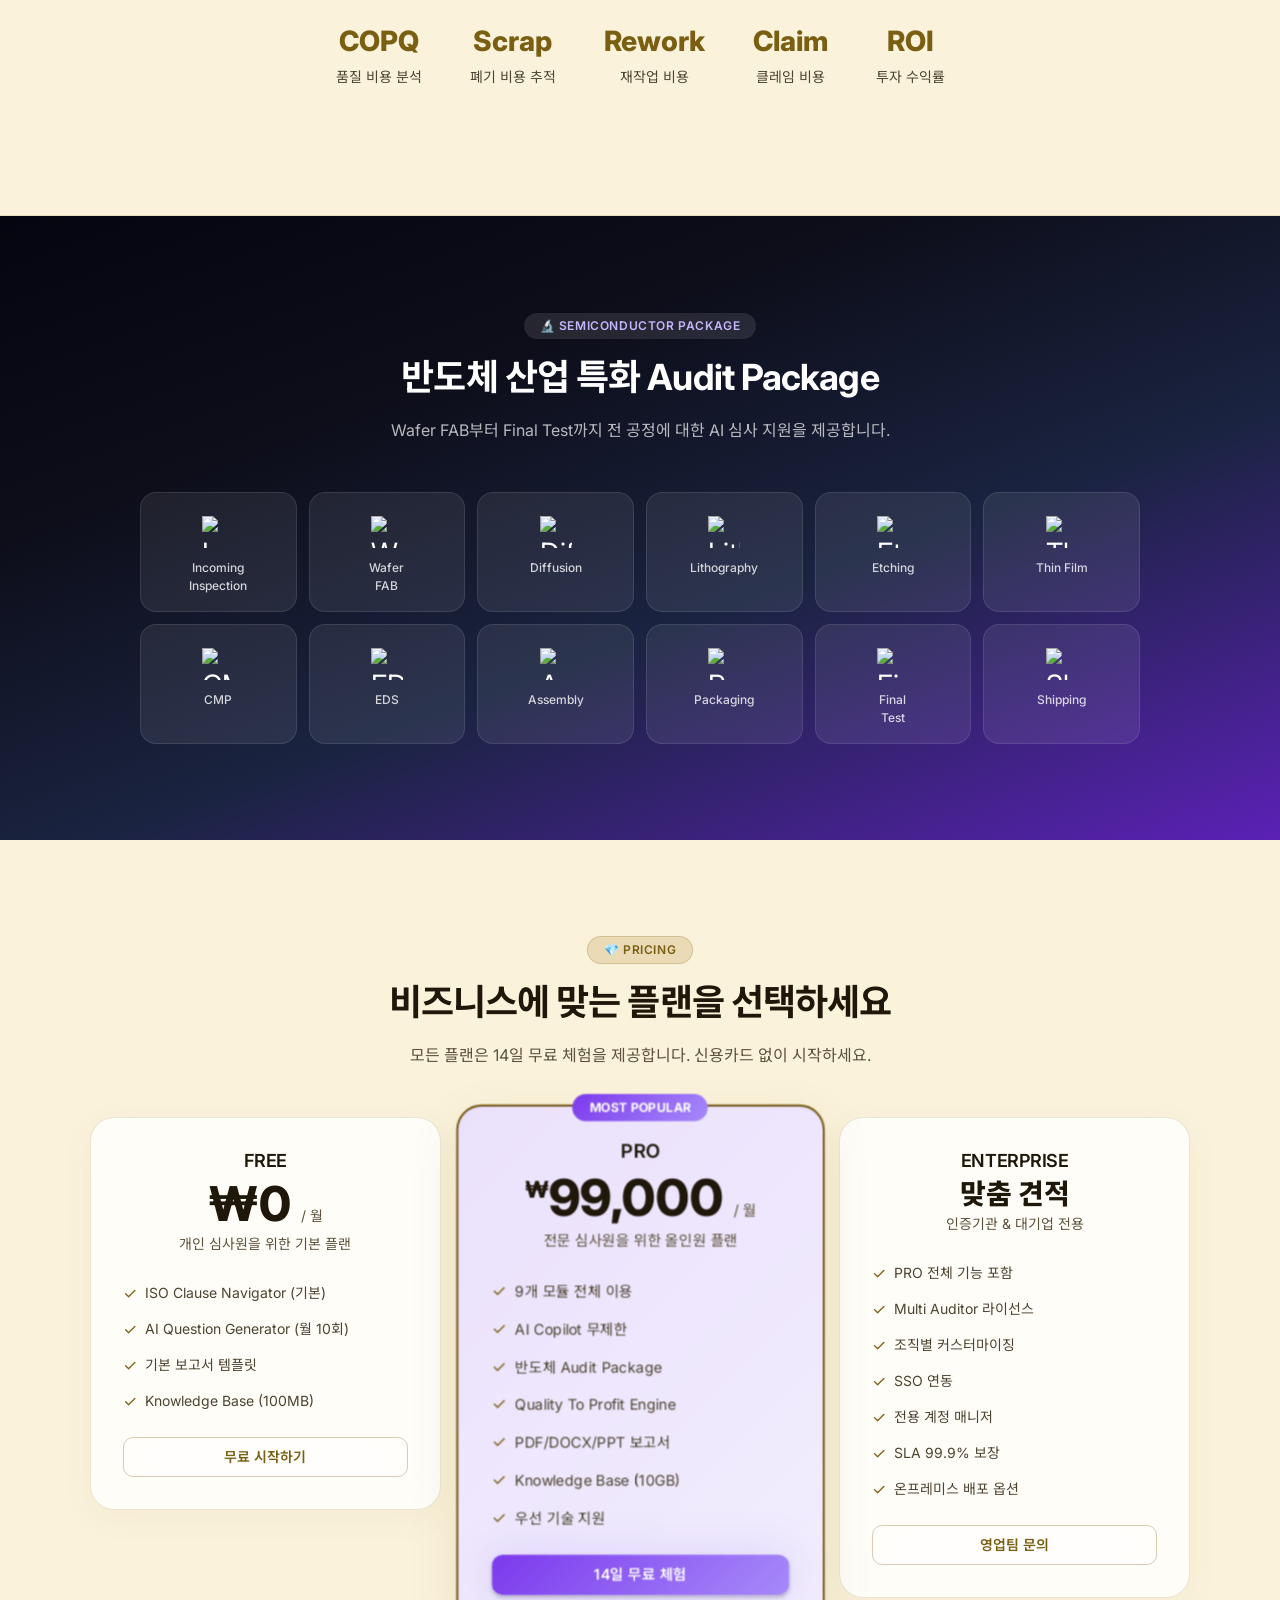
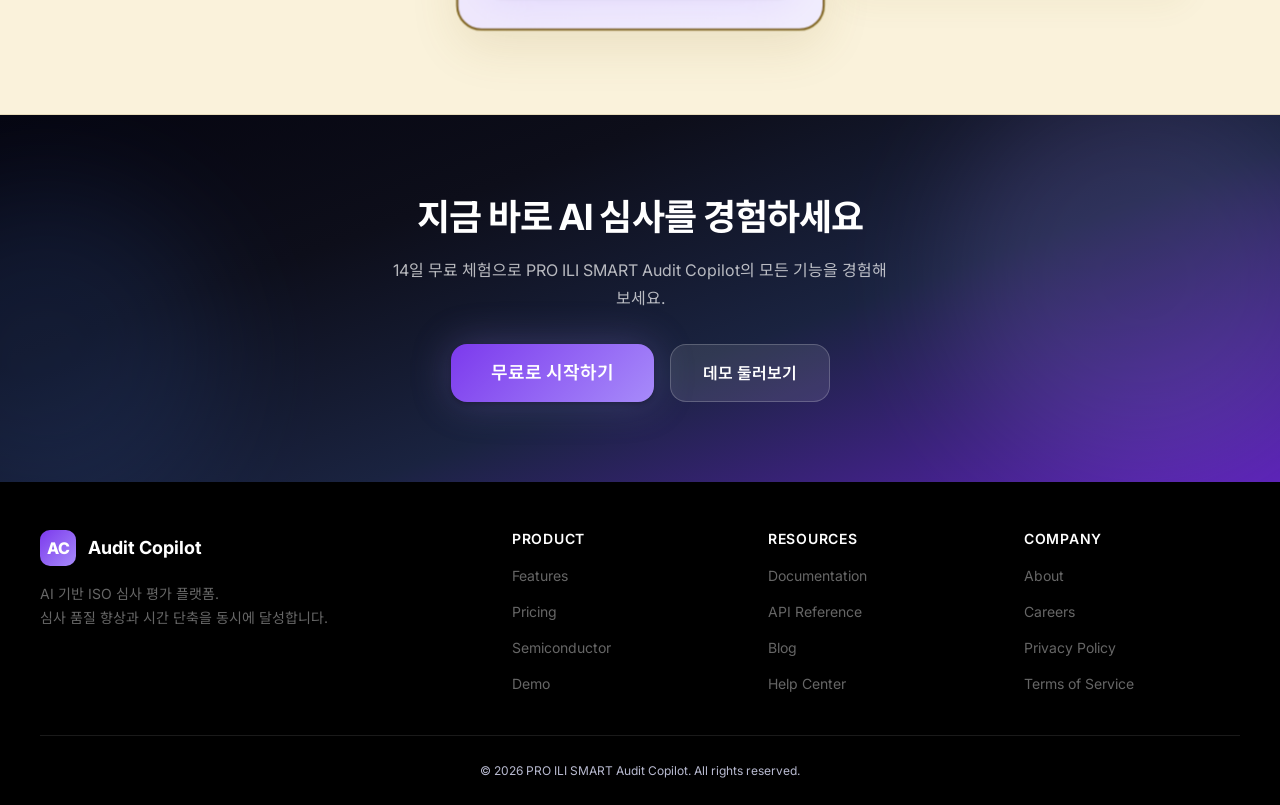
==== commit f923b3b7: "design: Replace all emoji icons with Microsoft Fluent 3D Emoji images" ====
--- a/index.html
+++ b/index.html
@@ -108,7 +108,7 @@
         <!-- Step 1 -->
         <div class="workflow-step-card hover-lift">
           <div class="step-badge">Step 01</div>
-          <div class="step-visual">🔍</div>
+          <div class="step-visual"><img src="https://cdn.jsdelivr.net/gh/microsoft/fluentui-emoji@latest/assets/Magnifying%20glass%20tilted%20left/3D/magnifying_glass_tilted_left_3d.png" alt="Search" style="width: 48px; height: 48px; object-fit: contain;"></div>
           <h3 class="step-title">조항 탐색 & 요구사항 분석</h3>
           <p class="step-desc">
             <strong>[Why]</strong> 심사 시 어떤 질문과 증거를 수집해야 할지 명확하지 않다면?<br>
@@ -122,7 +122,7 @@
         <!-- Step 2 -->
         <div class="workflow-step-card hover-lift">
           <div class="step-badge">Step 02</div>
-          <div class="step-visual">🤖</div>
+          <div class="step-visual"><img src="https://cdn.jsdelivr.net/gh/microsoft/fluentui-emoji@latest/assets/Robot/3D/robot_3d.png" alt="AI Engine" style="width: 48px; height: 48px; object-fit: contain;"></div>
           <h3 class="step-title">AI 맞춤형 질문지 & 증거 검증</h3>
           <p class="step-desc">
             <strong>[Why]</strong> 산업과 공정에 알맞은 맞춤형 체크리스트가 필요하다면?<br>
@@ -136,7 +136,7 @@
         <!-- Step 3 -->
         <div class="workflow-step-card hover-lift">
           <div class="step-badge">Step 03</div>
-          <div class="step-visual">📄</div>
+          <div class="step-visual"><img src="https://cdn.jsdelivr.net/gh/microsoft/fluentui-emoji@latest/assets/Page%20facing%20up/3D/page_facing_up_3d.png" alt="Report" style="width: 48px; height: 48px; object-fit: contain;"></div>
           <h3 class="step-title">AI 부적합 진술문 & 보고서 완성</h3>
           <p class="step-desc">
             <strong>[Why]</strong> 부적합 보고서 양식(RES)을 격식 있고 정확하게 쓰고 싶다면?<br>
@@ -167,63 +167,63 @@
     <div class="features-grid container">
       <!-- Module 1 -->
       <div class="feature-card hover-lift" data-animate data-delay="100" onclick="window.location.href='workspace-nav.html'">
-        <div class="feature-icon primary">📋</div>
+        <div class="feature-icon primary"><img src="https://cdn.jsdelivr.net/gh/microsoft/fluentui-emoji@latest/assets/Clipboard/3D/clipboard_3d.png" alt="Clipboard" style="width: 32px; height: 32px; object-fit: contain;"></div>
         <h3 class="feature-title">ISO Clause Navigator</h3>
         <p class="feature-desc">ISO 규격 검색, 조항별 심사 포인트, 요구사항 해설 및 증거 예시를 즉시 확인합니다.</p>
       </div>
 
       <!-- Module 2 -->
       <div class="feature-card hover-lift" data-animate data-delay="200" onclick="window.location.href='workspace-audit.html'">
-        <div class="feature-icon accent">🤖</div>
+        <div class="feature-icon accent"><img src="https://cdn.jsdelivr.net/gh/microsoft/fluentui-emoji@latest/assets/Robot/3D/robot_3d.png" alt="Robot" style="width: 32px; height: 32px; object-fit: contain;"></div>
         <h3 class="feature-title">AI Question Generator</h3>
         <p class="feature-desc">규격, 조항, 공정, 산업군을 입력하면 기본/심화/추적/인터뷰 질문을 자동 생성합니다.</p>
       </div>
 
       <!-- Module 3 -->
       <div class="feature-card hover-lift" data-animate data-delay="300" onclick="window.location.href='workspace-audit.html'">
-        <div class="feature-icon success">⚙️</div>
+        <div class="feature-icon success"><img src="https://cdn.jsdelivr.net/gh/microsoft/fluentui-emoji@latest/assets/Gear/3D/gear_3d.png" alt="Gear" style="width: 32px; height: 32px; object-fit: contain;"></div>
         <h3 class="feature-title">Process Audit Engine</h3>
         <p class="feature-desc">SIPOC 기반 분석으로 프로세스 맵, Turtle Diagram, Process Flow를 자동 생성합니다.</p>
       </div>
 
       <!-- Module 4 -->
       <div class="feature-card hover-lift" data-animate data-delay="100" onclick="window.location.href='workspace-audit.html'">
-        <div class="feature-icon info">🔍</div>
+        <div class="feature-icon info"><img src="https://cdn.jsdelivr.net/gh/microsoft/fluentui-emoji@latest/assets/Magnifying%20glass%20tilted%20left/3D/magnifying_glass_tilted_left_3d.png" alt="Search" style="width: 32px; height: 32px; object-fit: contain;"></div>
         <h3 class="feature-title">Evidence Analyzer</h3>
         <p class="feature-desc">PDF, PPT, DOCX, XLSX, IMAGE 문서를 분석하여 개정 상태, 승인 여부, 추적성을 검증합니다.</p>
       </div>
 
       <!-- Module 5 -->
       <div class="feature-card hover-lift" data-animate data-delay="200" onclick="window.location.href='workspace-nc.html'">
-        <div class="feature-icon danger">⚠️</div>
+        <div class="feature-icon danger"><img src="https://cdn.jsdelivr.net/gh/microsoft/fluentui-emoji@latest/assets/Warning/3D/warning_3d.png" alt="Warning" style="width: 32px; height: 32px; object-fit: contain;"></div>
         <h3 class="feature-title">AI Nonconformity Writer</h3>
         <p class="feature-desc">심사 메모를 입력하면 Major NC, Minor NC, OFI를 Requirement-Evidence-Statement 형식으로 자동 작성합니다.</p>
       </div>
 
       <!-- Module 6 -->
       <div class="feature-card hover-lift" data-animate data-delay="300" onclick="window.location.href='reports.html?tab=risk'">
-        <div class="feature-icon warning">🔥</div>
+        <div class="feature-icon warning"><img src="https://cdn.jsdelivr.net/gh/microsoft/fluentui-emoji@latest/assets/Fire/3D/fire_3d.png" alt="Fire" style="width: 32px; height: 32px; object-fit: contain;"></div>
         <h3 class="feature-title">Risk Assessment</h3>
         <p class="feature-desc">FMEA 기반 Severity, Occurrence, Detection, RPN 자동 계산 및 Heat Map 시각화를 제공합니다.</p>
       </div>
 
       <!-- Module 7 -->
       <div class="feature-card hover-lift" data-animate data-delay="100" onclick="window.location.href='reports.html?tab=capa'">
-        <div class="feature-icon secondary">🔧</div>
+        <div class="feature-icon secondary"><img src="https://cdn.jsdelivr.net/gh/microsoft/fluentui-emoji@latest/assets/Wrench/3D/wrench_3d.png" alt="Wrench" style="width: 32px; height: 32px; object-fit: contain;"></div>
         <h3 class="feature-title">CAPA Manager</h3>
         <p class="feature-desc">5 Why, Fishbone, FTA 원인 분석 도구와 시정조치(Corrective Action) 관리 시스템을 제공합니다.</p>
       </div>
 
       <!-- Module 8 -->
       <div class="feature-card hover-lift" data-animate data-delay="200" onclick="window.location.href='reports.html'">
-        <div class="feature-icon primary">📄</div>
+        <div class="feature-icon primary"><img src="https://cdn.jsdelivr.net/gh/microsoft/fluentui-emoji@latest/assets/Page%20facing%20up/3D/page_facing_up_3d.png" alt="Document" style="width: 32px; height: 32px; object-fit: contain;"></div>
         <h3 class="feature-title">Report Generator</h3>
         <p class="feature-desc">심사 데이터를 기반으로 PDF, DOCX, PPT 형식의 전문 심사 보고서를 자동 생성합니다.</p>
       </div>
 
       <!-- Module 9 -->
       <div class="feature-card hover-lift" data-animate data-delay="300" onclick="window.location.href='copilot.html'">
-        <div class="feature-icon accent">💬</div>
+        <div class="feature-icon accent"><img src="https://cdn.jsdelivr.net/gh/microsoft/fluentui-emoji@latest/assets/Speech%20balloon/3D/speech_balloon_3d.png" alt="Chat" style="width: 32px; height: 32px; object-fit: contain;"></div>
         <h3 class="feature-title">AI Audit Copilot</h3>
         <p class="feature-desc">"ISO 9001 8.5.1 심사 질문 생성", "반도체 제조공정 심사 체크포인트" 등 자연어로 AI에게 질의합니다.</p>
       </div>
@@ -287,51 +287,51 @@
 
       <div class="semi-process-grid" data-animate data-delay="300">
         <div class="semi-process-item hover-lift">
-          <div class="process-icon">📥</div>
+          <div class="process-icon"><img src="https://cdn.jsdelivr.net/gh/microsoft/fluentui-emoji@latest/assets/Inbox%20tray/3D/inbox_tray_3d.png" alt="Incoming" style="width: 32px; height: 32px; object-fit: contain;"></div>
           <div class="process-name">Incoming<br>Inspection</div>
         </div>
         <div class="semi-process-item hover-lift">
-          <div class="process-icon">💿</div>
+          <div class="process-icon"><img src="https://cdn.jsdelivr.net/gh/microsoft/fluentui-emoji@latest/assets/Optical%20disk/3D/optical_disk_3d.png" alt="Wafer" style="width: 32px; height: 32px; object-fit: contain;"></div>
           <div class="process-name">Wafer<br>FAB</div>
         </div>
         <div class="semi-process-item hover-lift">
-          <div class="process-icon">🔥</div>
+          <div class="process-icon"><img src="https://cdn.jsdelivr.net/gh/microsoft/fluentui-emoji@latest/assets/Fire/3D/fire_3d.png" alt="Diffusion" style="width: 32px; height: 32px; object-fit: contain;"></div>
           <div class="process-name">Diffusion</div>
         </div>
         <div class="semi-process-item hover-lift">
-          <div class="process-icon">📸</div>
+          <div class="process-icon"><img src="https://cdn.jsdelivr.net/gh/microsoft/fluentui-emoji@latest/assets/Camera%20with%20flash/3D/camera_with_flash_3d.png" alt="Lithography" style="width: 32px; height: 32px; object-fit: contain;"></div>
           <div class="process-name">Lithography</div>
         </div>
         <div class="semi-process-item hover-lift">
-          <div class="process-icon">⚡</div>
+          <div class="process-icon"><img src="https://cdn.jsdelivr.net/gh/microsoft/fluentui-emoji@latest/assets/High%20voltage/3D/high_voltage_3d.png" alt="Etching" style="width: 32px; height: 32px; object-fit: contain;"></div>
           <div class="process-name">Etching</div>
         </div>
         <div class="semi-process-item hover-lift">
-          <div class="process-icon">🎞️</div>
+          <div class="process-icon"><img src="https://cdn.jsdelivr.net/gh/microsoft/fluentui-emoji@latest/assets/Film%20frames/3D/film_frames_3d.png" alt="Thin Film" style="width: 32px; height: 32px; object-fit: contain;"></div>
           <div class="process-name">Thin Film</div>
         </div>
         <div class="semi-process-item hover-lift">
-          <div class="process-icon">💎</div>
+          <div class="process-icon"><img src="https://cdn.jsdelivr.net/gh/microsoft/fluentui-emoji@latest/assets/Gem/3D/gem_3d.png" alt="CMP" style="width: 32px; height: 32px; object-fit: contain;"></div>
           <div class="process-name">CMP</div>
         </div>
         <div class="semi-process-item hover-lift">
-          <div class="process-icon">🔬</div>
+          <div class="process-icon"><img src="https://cdn.jsdelivr.net/gh/microsoft/fluentui-emoji@latest/assets/Microscope/3D/microscope_3d.png" alt="EDS" style="width: 32px; height: 32px; object-fit: contain;"></div>
           <div class="process-name">EDS</div>
         </div>
         <div class="semi-process-item hover-lift">
-          <div class="process-icon">🔗</div>
+          <div class="process-icon"><img src="https://cdn.jsdelivr.net/gh/microsoft/fluentui-emoji@latest/assets/Link/3D/link_3d.png" alt="Assembly" style="width: 32px; height: 32px; object-fit: contain;"></div>
           <div class="process-name">Assembly</div>
         </div>
         <div class="semi-process-item hover-lift">
-          <div class="process-icon">📦</div>
+          <div class="process-icon"><img src="https://cdn.jsdelivr.net/gh/microsoft/fluentui-emoji@latest/assets/Package/3D/package_3d.png" alt="Packaging" style="width: 32px; height: 32px; object-fit: contain;"></div>
           <div class="process-name">Packaging</div>
         </div>
         <div class="semi-process-item hover-lift">
-          <div class="process-icon">✅</div>
+          <div class="process-icon"><img src="https://cdn.jsdelivr.net/gh/microsoft/fluentui-emoji@latest/assets/Check%20mark%20button/3D/check_mark_button_3d.png" alt="Final Test" style="width: 32px; height: 32px; object-fit: contain;"></div>
           <div class="process-name">Final<br>Test</div>
         </div>
         <div class="semi-process-item hover-lift">
-          <div class="process-icon">🚚</div>
+          <div class="process-icon"><img src="https://cdn.jsdelivr.net/gh/microsoft/fluentui-emoji@latest/assets/Delivery%20truck/3D/delivery_truck_3d.png" alt="Shipping" style="width: 32px; height: 32px; object-fit: contain;"></div>
           <div class="process-name">Shipping</div>
         </div>
       </div>
--- a/css/layout.css
+++ b/css/layout.css
@@ -592,3 +592,70 @@
     display: none !important;
   }
 }
+
+/* ── 3D Icon Image Styles ── */
+.nav-icon img,
+.bottom-nav-item .nav-icon img,
+.kpi-icon img,
+.activity-icon img,
+.action-icon img,
+.ws-tab-nav-item img,
+.ws-sub-panel-title img,
+.ws-hub-card-icon img,
+.upload-icon img,
+.ev-icon img,
+.process-icon img,
+.feature-icon img {
+  width: 100%;
+  height: 100%;
+  object-fit: contain;
+  vertical-align: middle;
+  display: inline-block;
+}
+
+/* Adjustments for specific contexts so they align nicely and have appropriate sizing */
+.nav-icon img {
+  max-width: 18px;
+  max-height: 18px;
+}
+
+.bottom-nav-item .nav-icon img {
+  max-width: 20px;
+  max-height: 20px;
+}
+
+.ws-tab-nav-item img {
+  width: 16px;
+  height: 16px;
+  margin-right: 6px;
+}
+
+.ws-sub-panel-title img {
+  width: 18px;
+  height: 18px;
+  margin-right: 6px;
+}
+
+.ws-hub-card-icon img {
+  width: 48px;
+  height: 48px;
+}
+
+.upload-icon img {
+  width: 32px;
+  height: 32px;
+}
+
+.ev-icon img {
+  width: 20px;
+  height: 20px;
+}
+
+.btn-img-icon {
+  width: 16px;
+  height: 16px;
+  object-fit: contain;
+  vertical-align: middle;
+  margin-right: 4px;
+}
+
--- a/css/pages/landing.css
+++ b/css/pages/landing.css
@@ -829,8 +829,8 @@
 
 /* Quality To Profit Section adjustments */
 .section-light-gold .proof-item {
-  background: rgba(255, 255, 255, 0.8) !important;
-  border: 1px solid rgba(122, 95, 19, 0.15) !important;
+  background: transparent !important;
+  border: none !important;
 }
 
 .section-light-gold .proof-value {
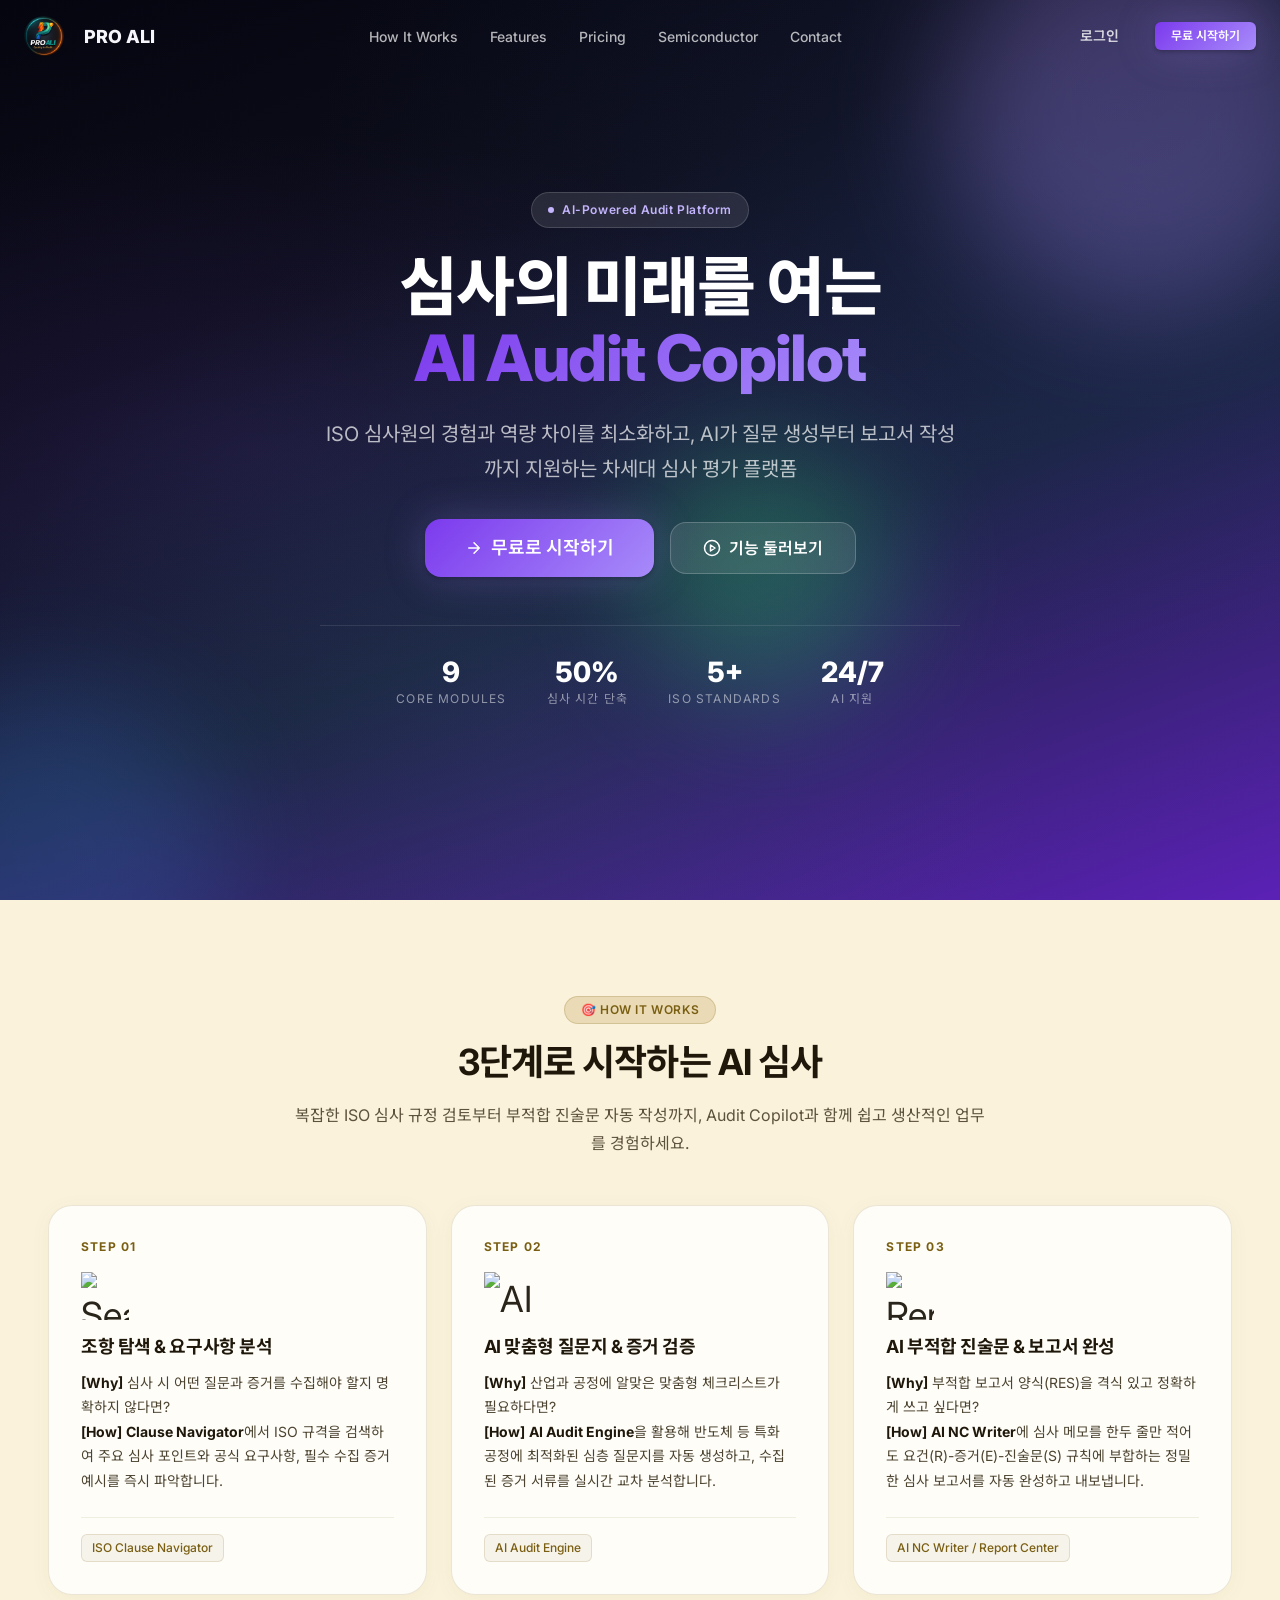
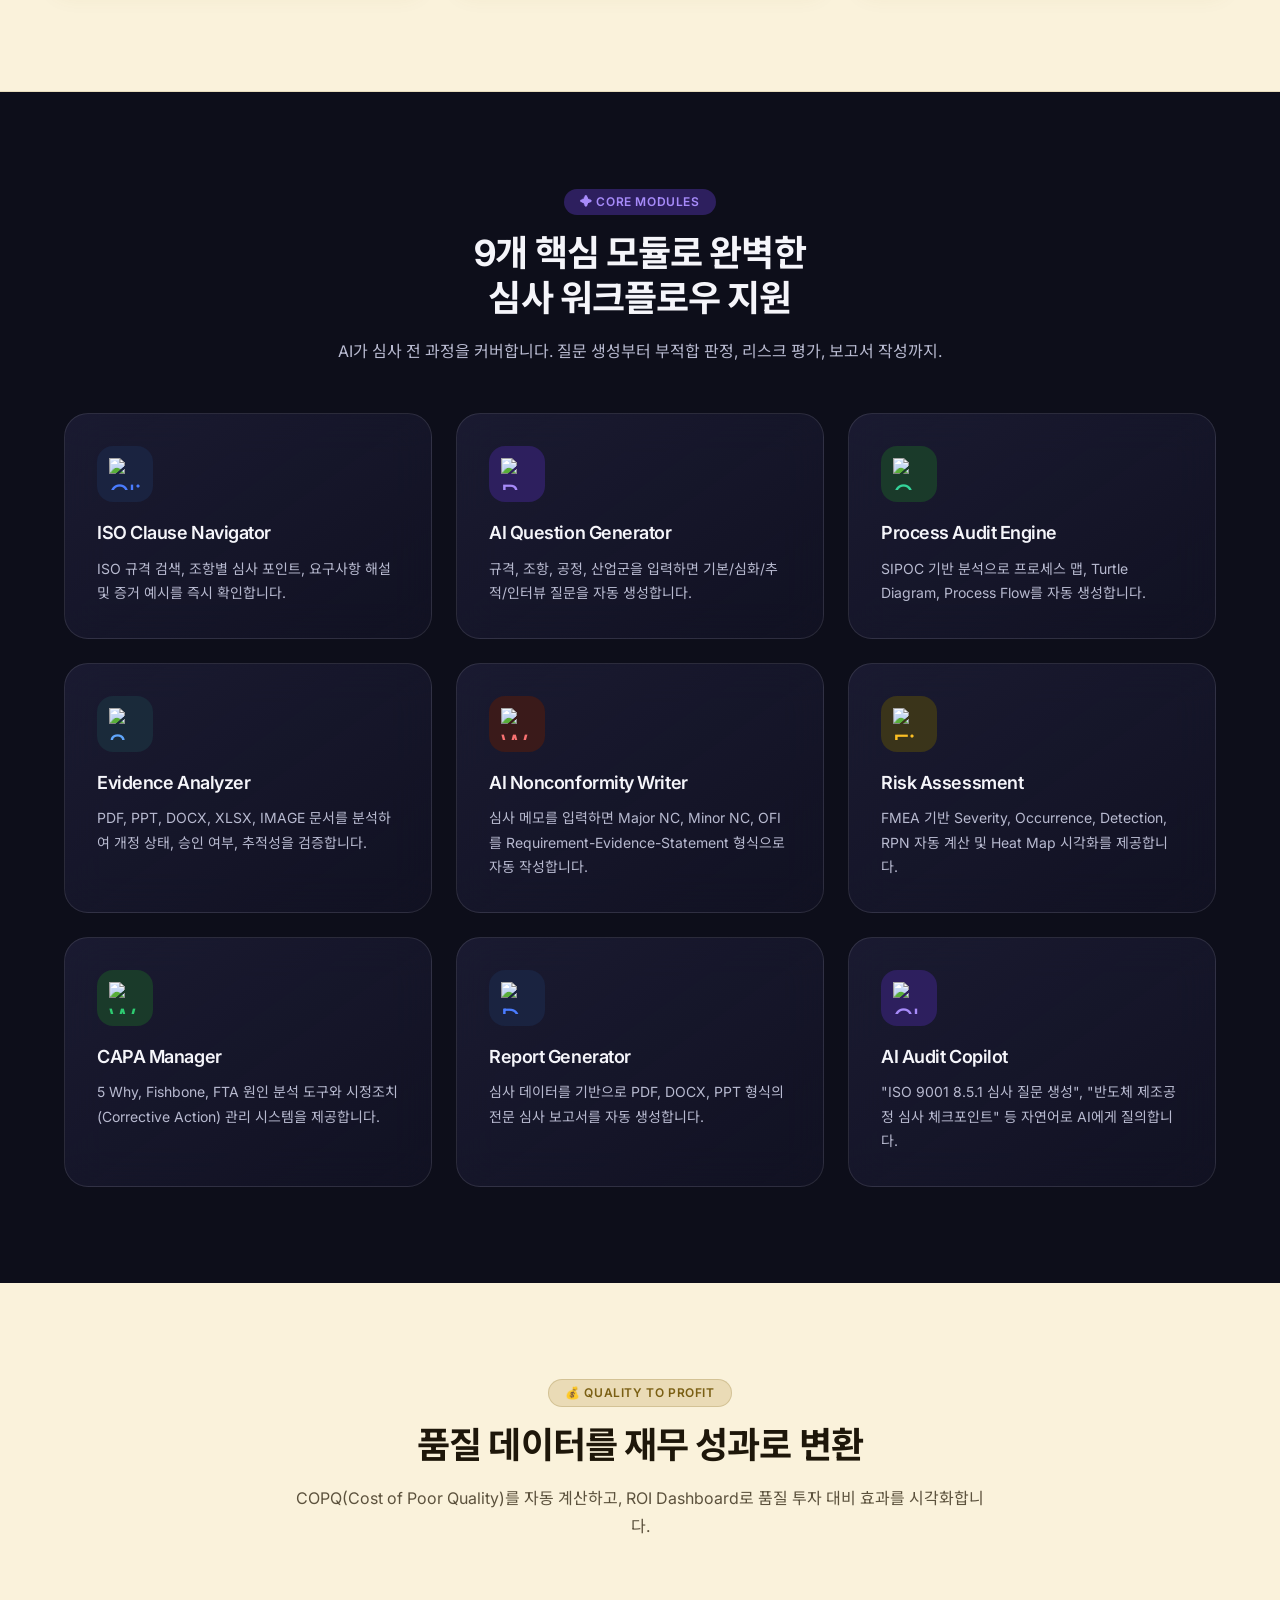
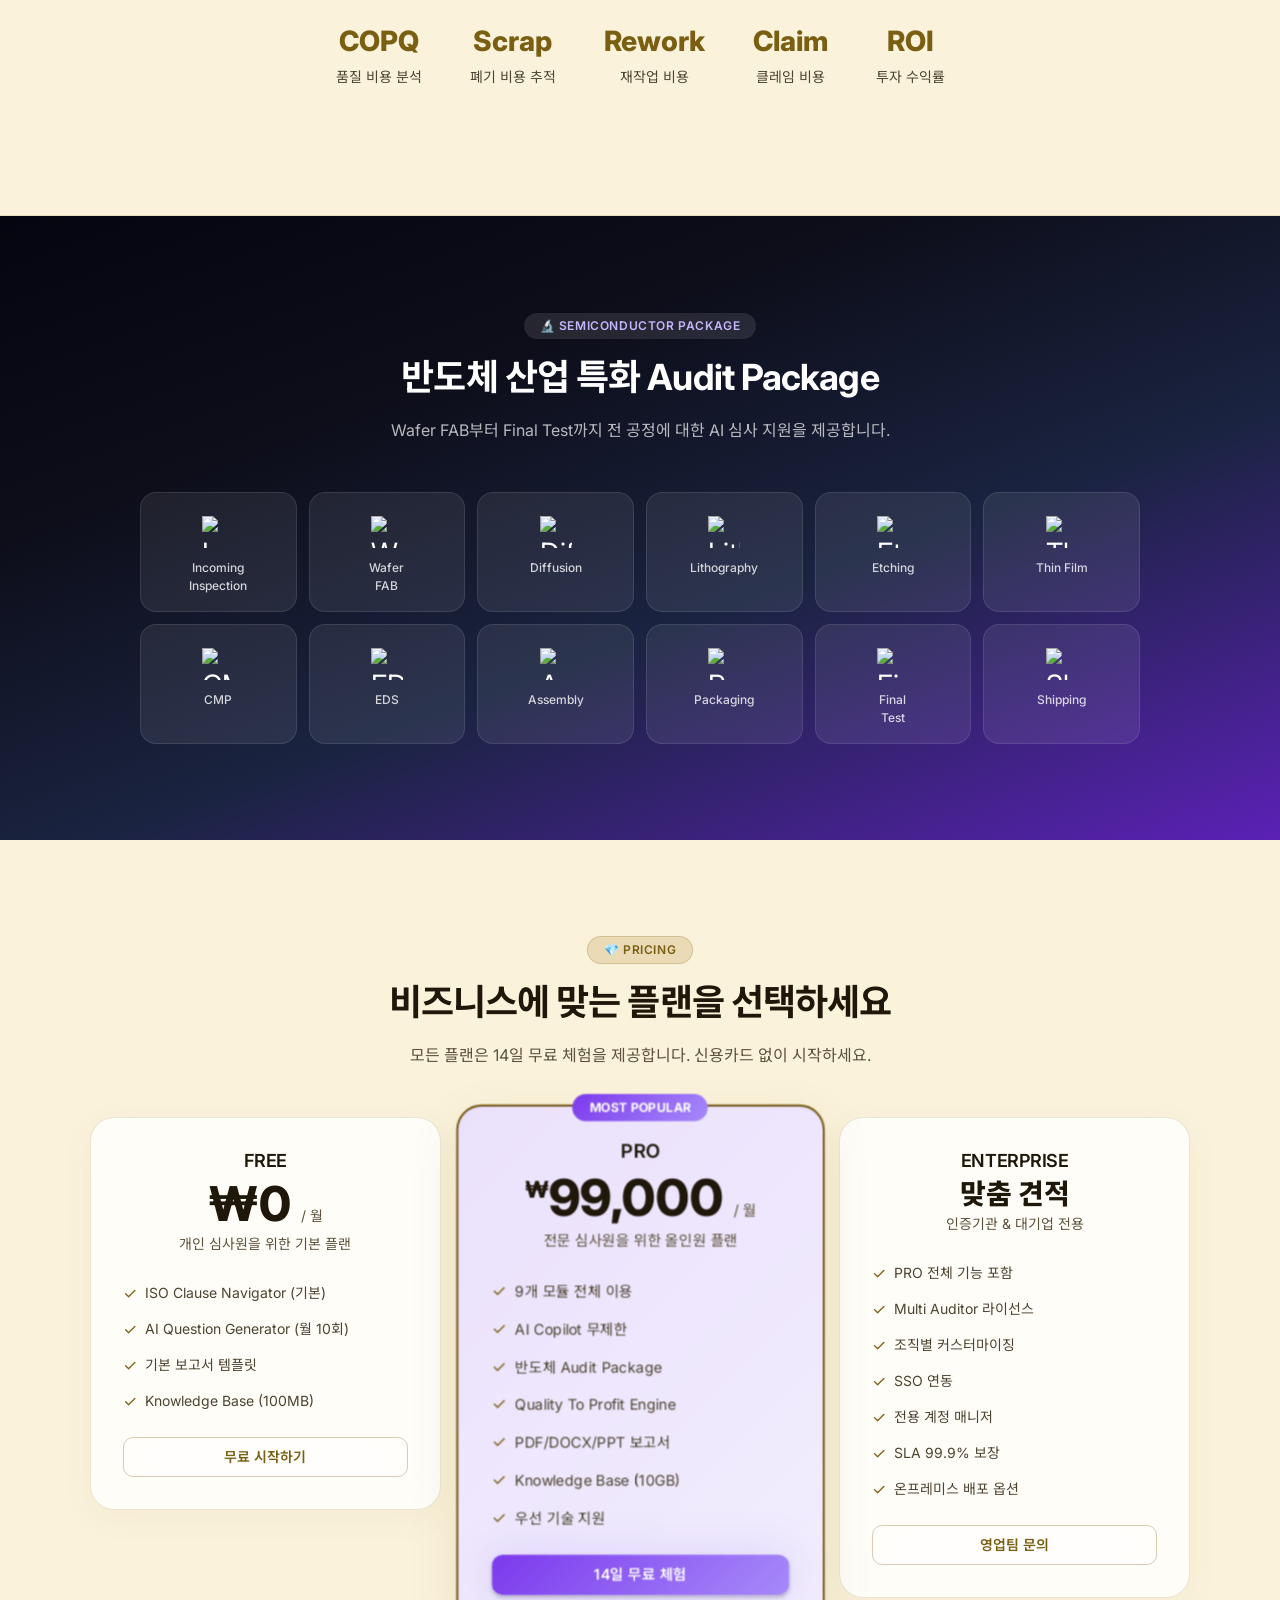
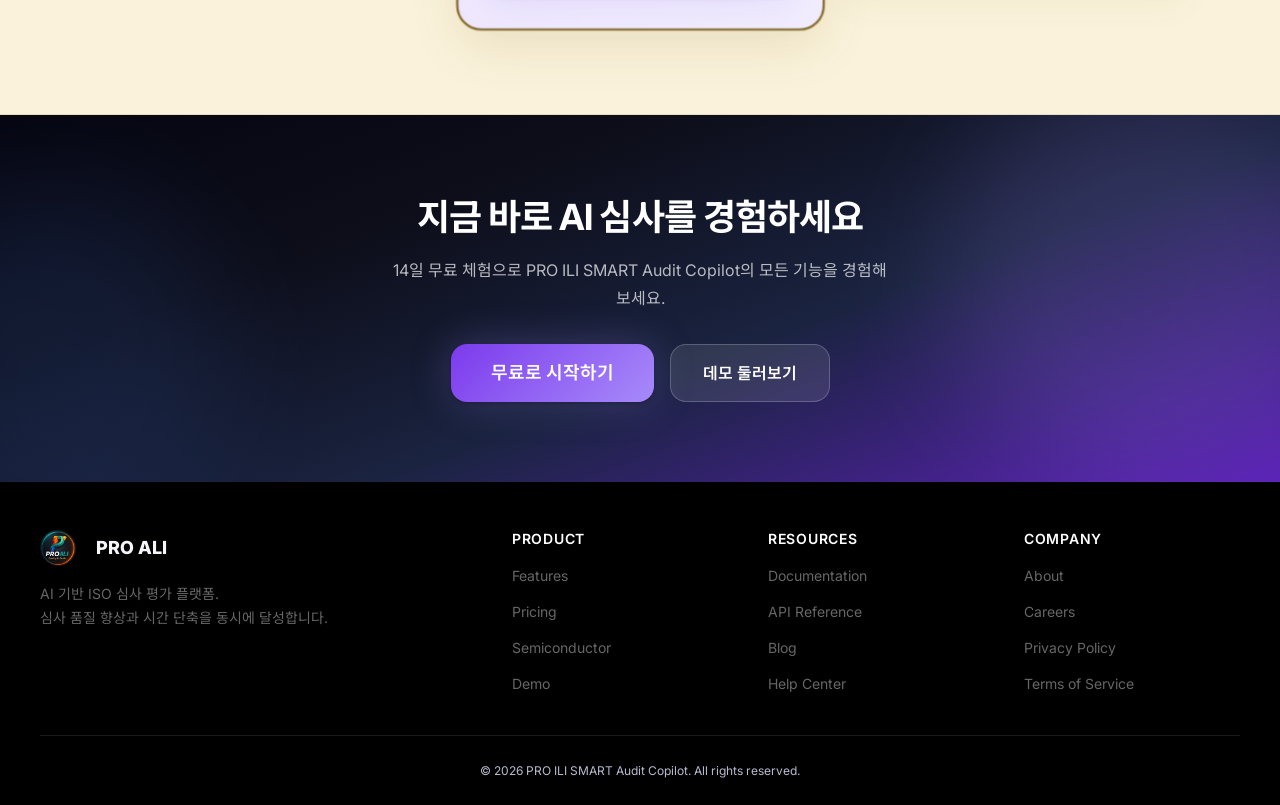
==== commit e621588e: "design: Update all branding logos to the new PRO ALI design and text" ====
--- a/index.html
+++ b/index.html
@@ -17,8 +17,10 @@
   <!-- ═══ Landing Navigation ═══ -->
   <nav class="landing-nav" id="landingNav">
     <a href="index.html" class="nav-logo">
-      <div class="logo-icon">AC</div>
-      <span class="logo-text">Audit Copilot</span>
+      <div class="logo-icon" style="background: none; padding: 0; display: flex; align-items: center; justify-content: center;">
+        <img src="assets/images/logo_dark.jpg" alt="PRO ALI" style="width: 100%; height: 100%; object-fit: cover; border-radius: 50%;">
+      </div>
+      <span class="logo-text" style="font-weight: 800; font-size: 18px; color: var(--color-text); margin-left: 8px;">PRO ALI</span>
     </a>
     <div class="nav-links desktop-only">
       <a href="#how-it-works">How It Works</a>
@@ -441,8 +443,10 @@
     <div class="footer-grid">
       <div class="footer-brand">
         <div class="footer-logo">
-          <div class="footer-logo-icon">AC</div>
-          <div class="footer-logo-text">Audit Copilot</div>
+          <div class="footer-logo-icon" style="background: none; padding: 0; display: flex; align-items: center; justify-content: center;">
+            <img src="assets/images/logo_dark.jpg" alt="PRO ALI" style="width: 100%; height: 100%; object-fit: cover; border-radius: 50%;">
+          </div>
+          <div class="footer-logo-text" style="font-weight: 800; font-size: 18px; color: var(--color-text); margin-left: 8px;">PRO ALI</div>
         </div>
         <p>AI 기반 ISO 심사 평가 플랫폼.<br>심사 품질 향상과 시간 단축을 동시에 달성합니다.</p>
       </div>
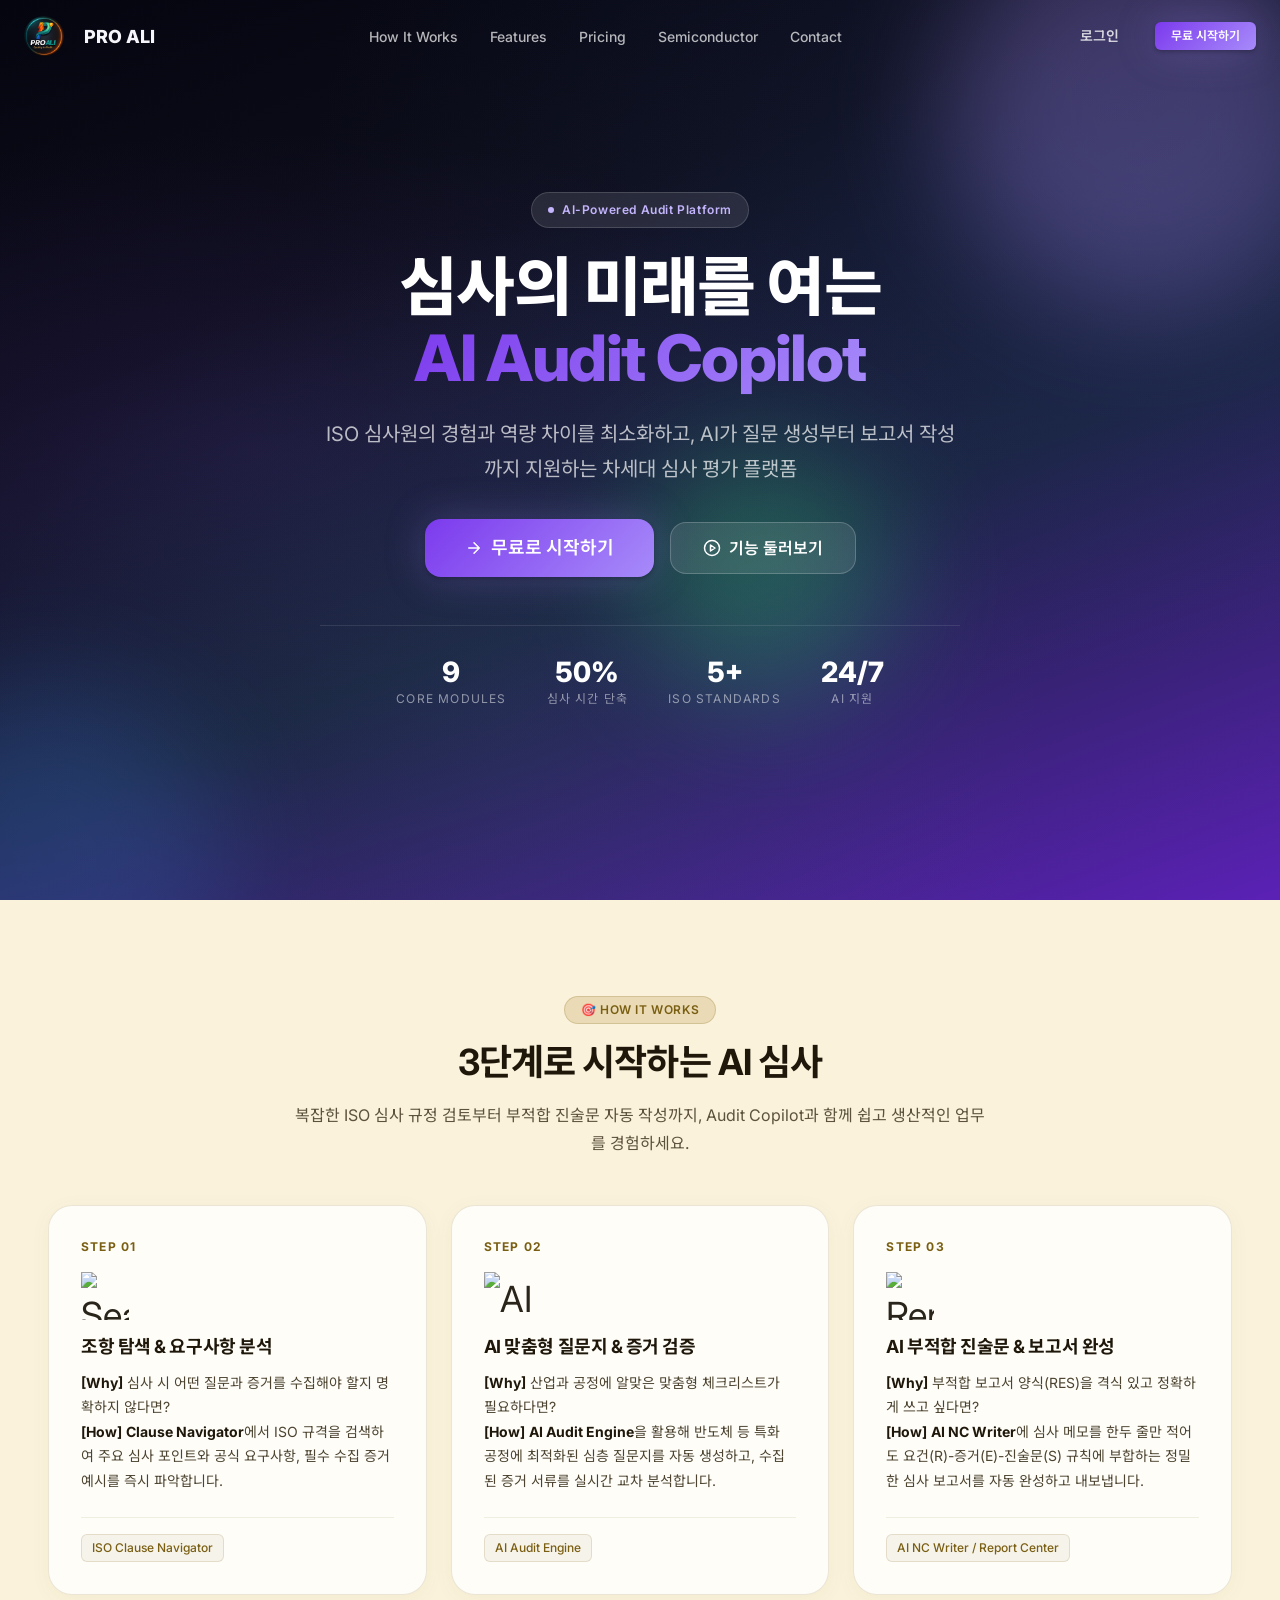
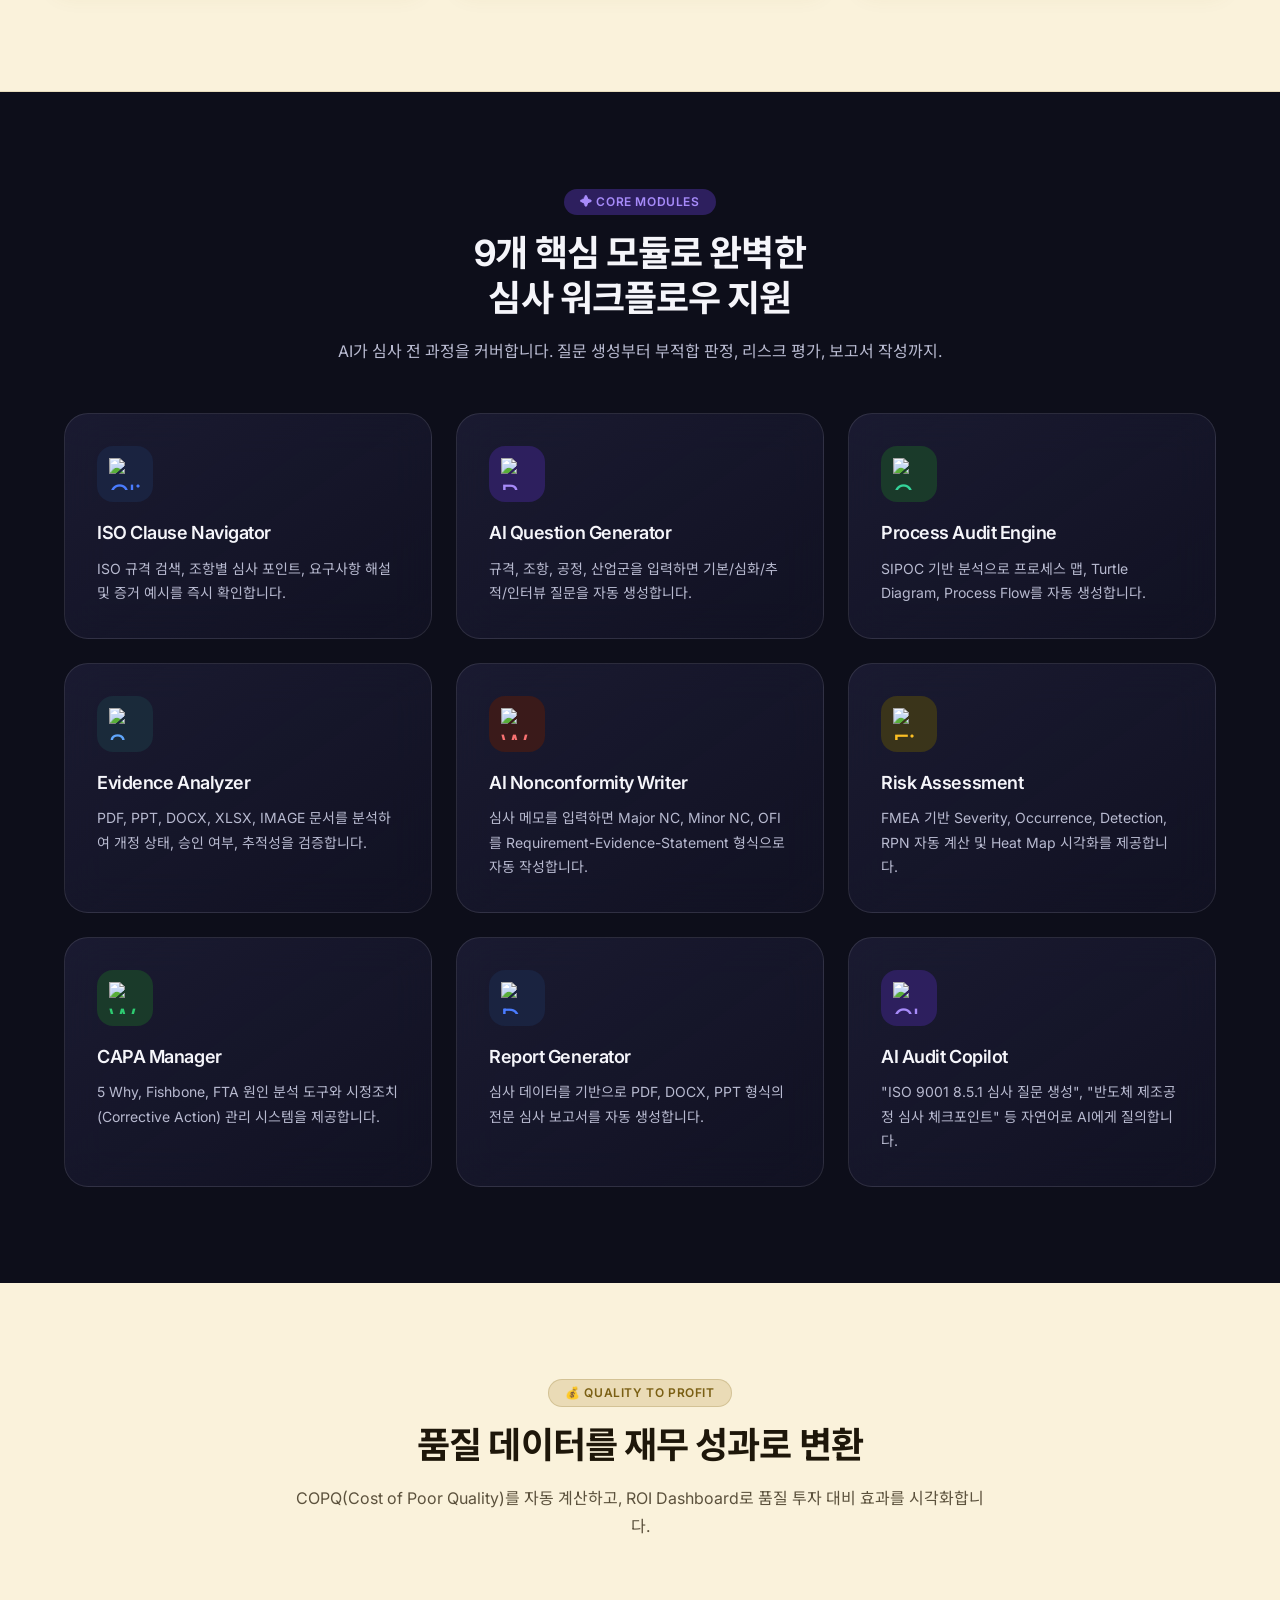
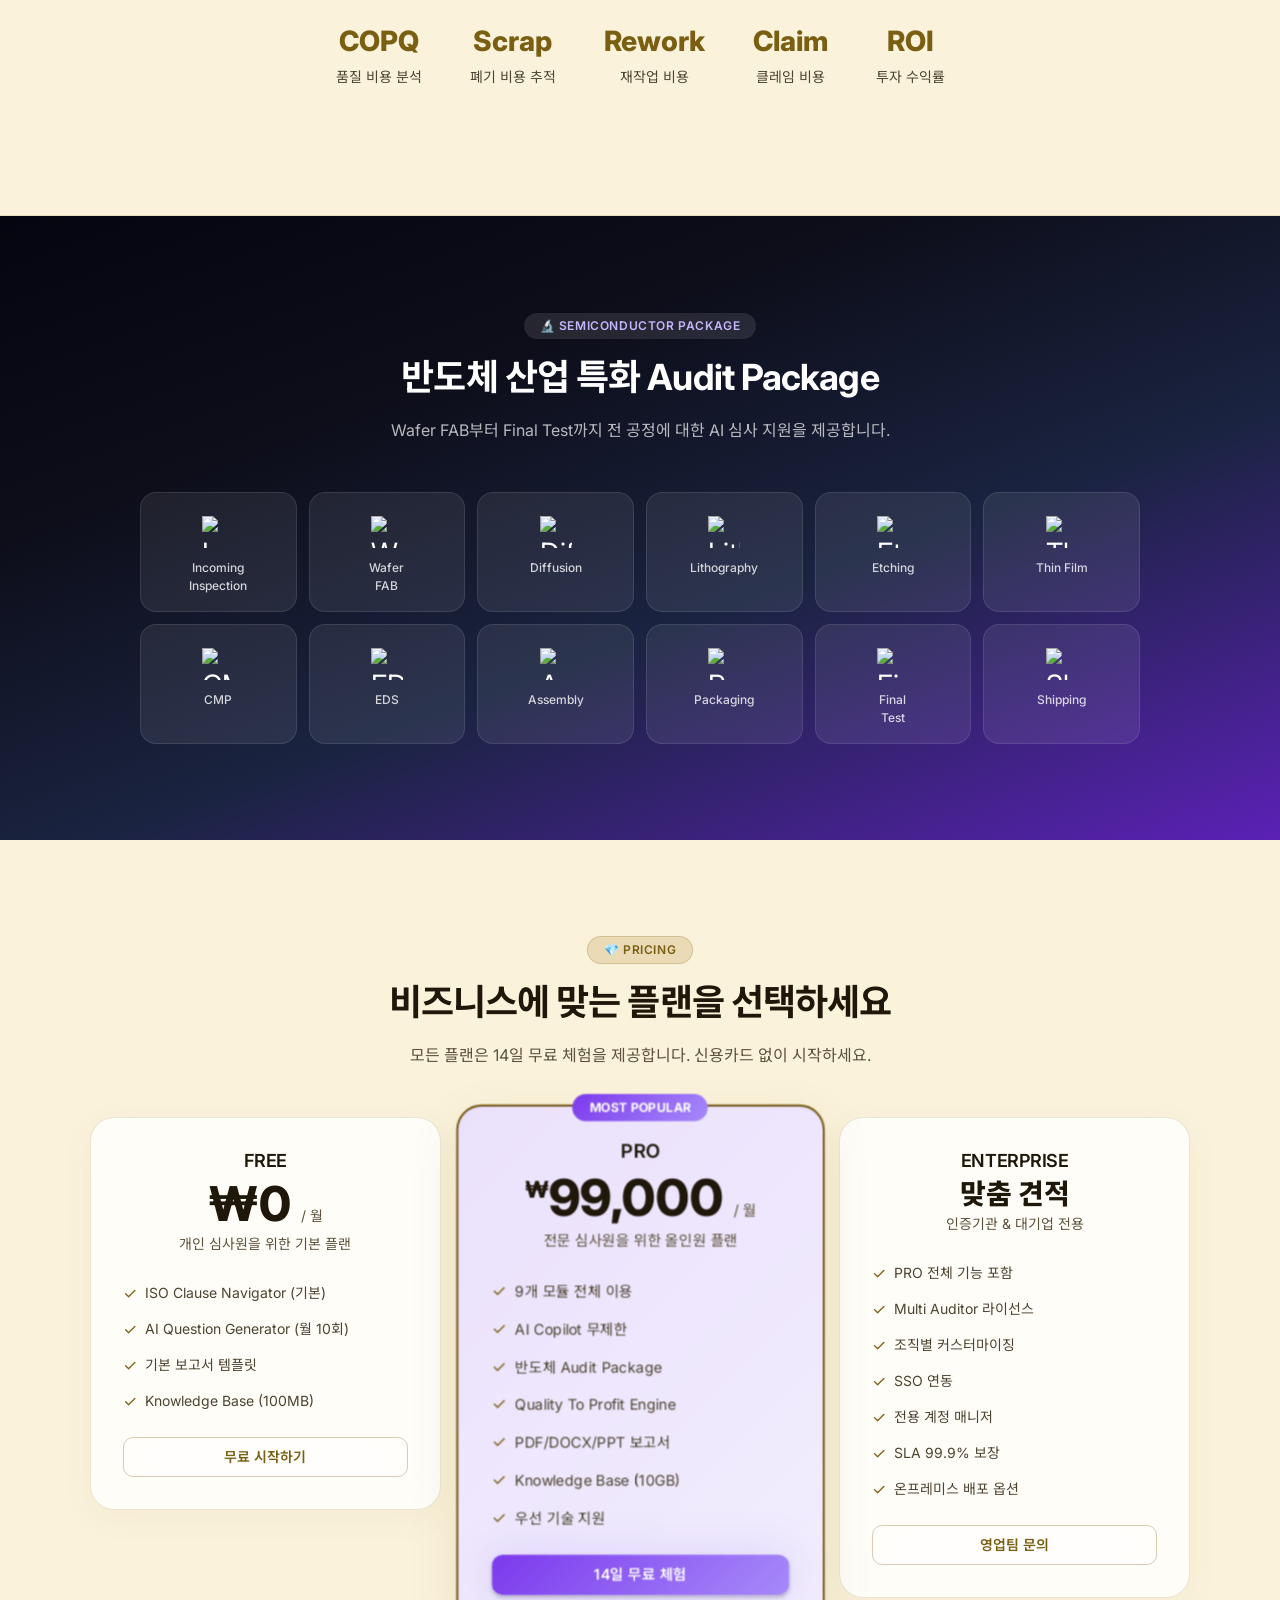
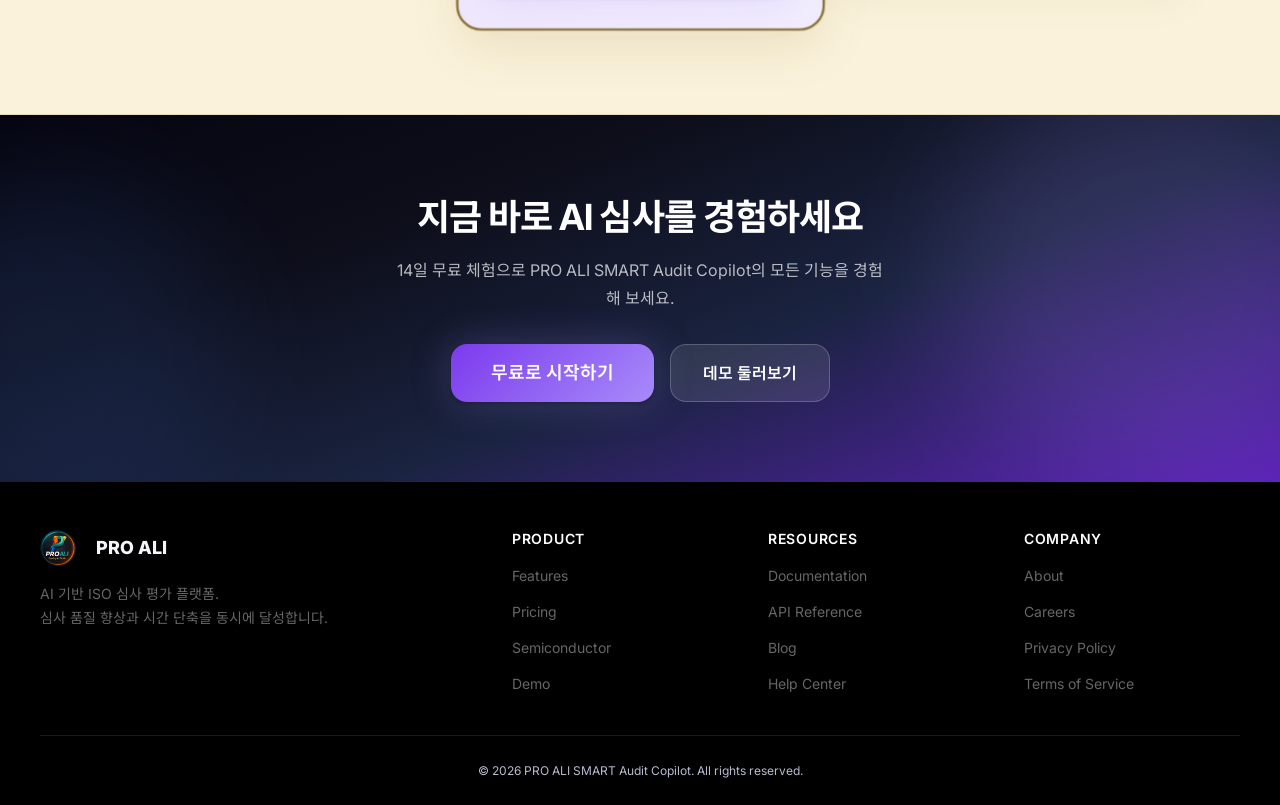
==== commit a5a34444: "brand: Replace all occurrences of PRO ILI SMART with PRO ALI SMART" ====
--- a/index.html
+++ b/index.html
@@ -3,9 +3,9 @@
 <head>
   <meta charset="UTF-8">
   <meta name="viewport" content="width=device-width, initial-scale=1.0">
-  <meta name="description" content="PRO ILI SMART Audit Copilot — AI 기반 ISO 심사 평가 플랫폼. 심사 품질 향상과 심사 시간 단축을 동시에 달성합니다.">
+  <meta name="description" content="PRO ALI SMART Audit Copilot — AI 기반 ISO 심사 평가 플랫폼. 심사 품질 향상과 심사 시간 단축을 동시에 달성합니다.">
   <meta name="keywords" content="ISO 심사, AI Audit, ISO 9001, ISO 14001, ISO 45001, IATF 16949, 품질경영, 심사원">
-  <title>PRO ILI SMART Audit Copilot — AI 기반 ISO 심사 평가 플랫폼</title>
+  <title>PRO ALI SMART Audit Copilot — AI 기반 ISO 심사 평가 플랫폼</title>
   <link rel="stylesheet" href="css/design-system.css?v=3">
   <link rel="stylesheet" href="css/components.css?v=3">
   <link rel="stylesheet" href="css/layout.css?v=3">
@@ -108,7 +108,7 @@
 
       <div class="workflow-steps" data-animate data-delay="300">
         <!-- Step 1 -->
-        <div class="workflow-step-card hover-lift">
+        <div class="workflow-step-card hover-lift" onclick="window.location.href='workspace-nav.html'">
           <div class="step-badge">Step 01</div>
           <div class="step-visual"><img src="https://cdn.jsdelivr.net/gh/microsoft/fluentui-emoji@latest/assets/Magnifying%20glass%20tilted%20left/3D/magnifying_glass_tilted_left_3d.png" alt="Search" style="width: 48px; height: 48px; object-fit: contain;"></div>
           <h3 class="step-title">조항 탐색 & 요구사항 분석</h3>
@@ -122,7 +122,7 @@
         </div>
 
         <!-- Step 2 -->
-        <div class="workflow-step-card hover-lift">
+        <div class="workflow-step-card hover-lift" onclick="window.location.href='workspace-audit.html'">
           <div class="step-badge">Step 02</div>
           <div class="step-visual"><img src="https://cdn.jsdelivr.net/gh/microsoft/fluentui-emoji@latest/assets/Robot/3D/robot_3d.png" alt="AI Engine" style="width: 48px; height: 48px; object-fit: contain;"></div>
           <h3 class="step-title">AI 맞춤형 질문지 & 증거 검증</h3>
@@ -136,7 +136,7 @@
         </div>
 
         <!-- Step 3 -->
-        <div class="workflow-step-card hover-lift">
+        <div class="workflow-step-card hover-lift" onclick="window.location.href='workspace-nc.html'">
           <div class="step-badge">Step 03</div>
           <div class="step-visual"><img src="https://cdn.jsdelivr.net/gh/microsoft/fluentui-emoji@latest/assets/Page%20facing%20up/3D/page_facing_up_3d.png" alt="Report" style="width: 48px; height: 48px; object-fit: contain;"></div>
           <h3 class="step-title">AI 부적합 진술문 & 보고서 완성</h3>
@@ -425,7 +425,7 @@
         지금 바로 AI 심사를 경험하세요
       </h2>
       <p class="cta-subtitle" data-animate data-delay="100">
-        14일 무료 체험으로 PRO ILI SMART Audit Copilot의 모든 기능을 경험해 보세요.
+        14일 무료 체험으로 PRO ALI SMART Audit Copilot의 모든 기능을 경험해 보세요.
       </p>
       <div style="display: flex; gap: var(--space-4); justify-content: center; flex-wrap: wrap;" data-animate data-delay="200">
         <a href="login.html#register" class="btn btn-accent btn-xl hover-shine">
@@ -479,7 +479,7 @@
       </div>
     </div>
     <div class="footer-bottom">
-      <p>© 2026 PRO ILI SMART Audit Copilot. All rights reserved.</p>
+      <p>© 2026 PRO ALI SMART Audit Copilot. All rights reserved.</p>
     </div>
   </footer>
 
--- a/css/design-system.css
+++ b/css/design-system.css
@@ -1,5 +1,5 @@
 /* ============================================
-   PRO ILI SMART Audit Copilot — Design System
+   PRO ALI SMART Audit Copilot — Design System
    ============================================
    Core design tokens, CSS custom properties,
    and base styles for the entire platform.
--- a/css/components.css
+++ b/css/components.css
@@ -1,5 +1,5 @@
 /* ============================================
-   PRO ILI SMART Audit Copilot — Components
+   PRO ALI SMART Audit Copilot — Components
    ============================================
    Reusable UI components built on design tokens
    ============================================ */
--- a/css/layout.css
+++ b/css/layout.css
@@ -1,5 +1,5 @@
 /* ============================================
-   PRO ILI SMART Audit Copilot — Layout System
+   PRO ALI SMART Audit Copilot — Layout System
    ============================================
    Responsive layout with sidebar navigation,
    adaptive breakpoints, and grid system.
--- a/css/animations.css
+++ b/css/animations.css
@@ -1,5 +1,5 @@
 /* ============================================
-   PRO ILI SMART Audit Copilot — Animations
+   PRO ALI SMART Audit Copilot — Animations
    ============================================
    Motion design, micro-interactions, and
    scroll-triggered animations.
--- a/css/pages/landing.css
+++ b/css/pages/landing.css
@@ -629,6 +629,7 @@
   display: flex;
   flex-direction: column;
   height: 100%;
+  cursor: pointer;
 }
 
 .workflow-step-card::before {
